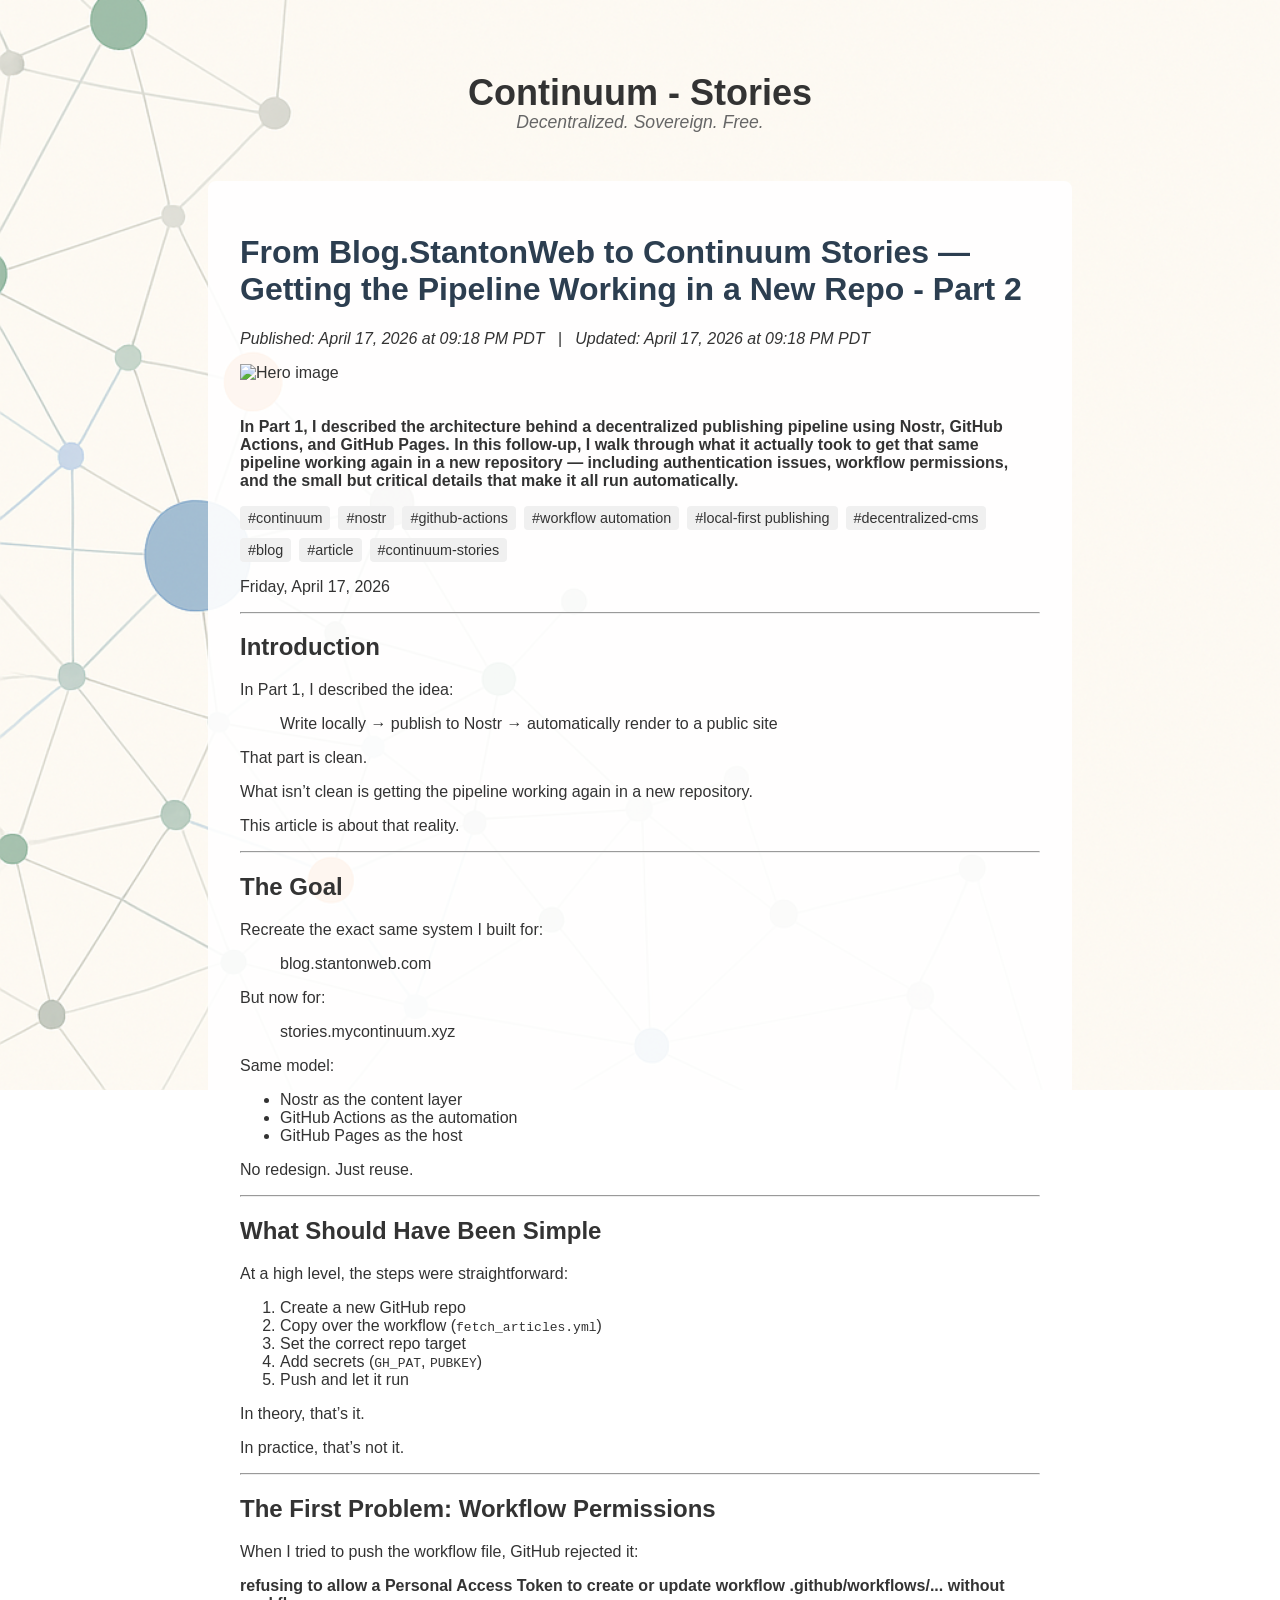
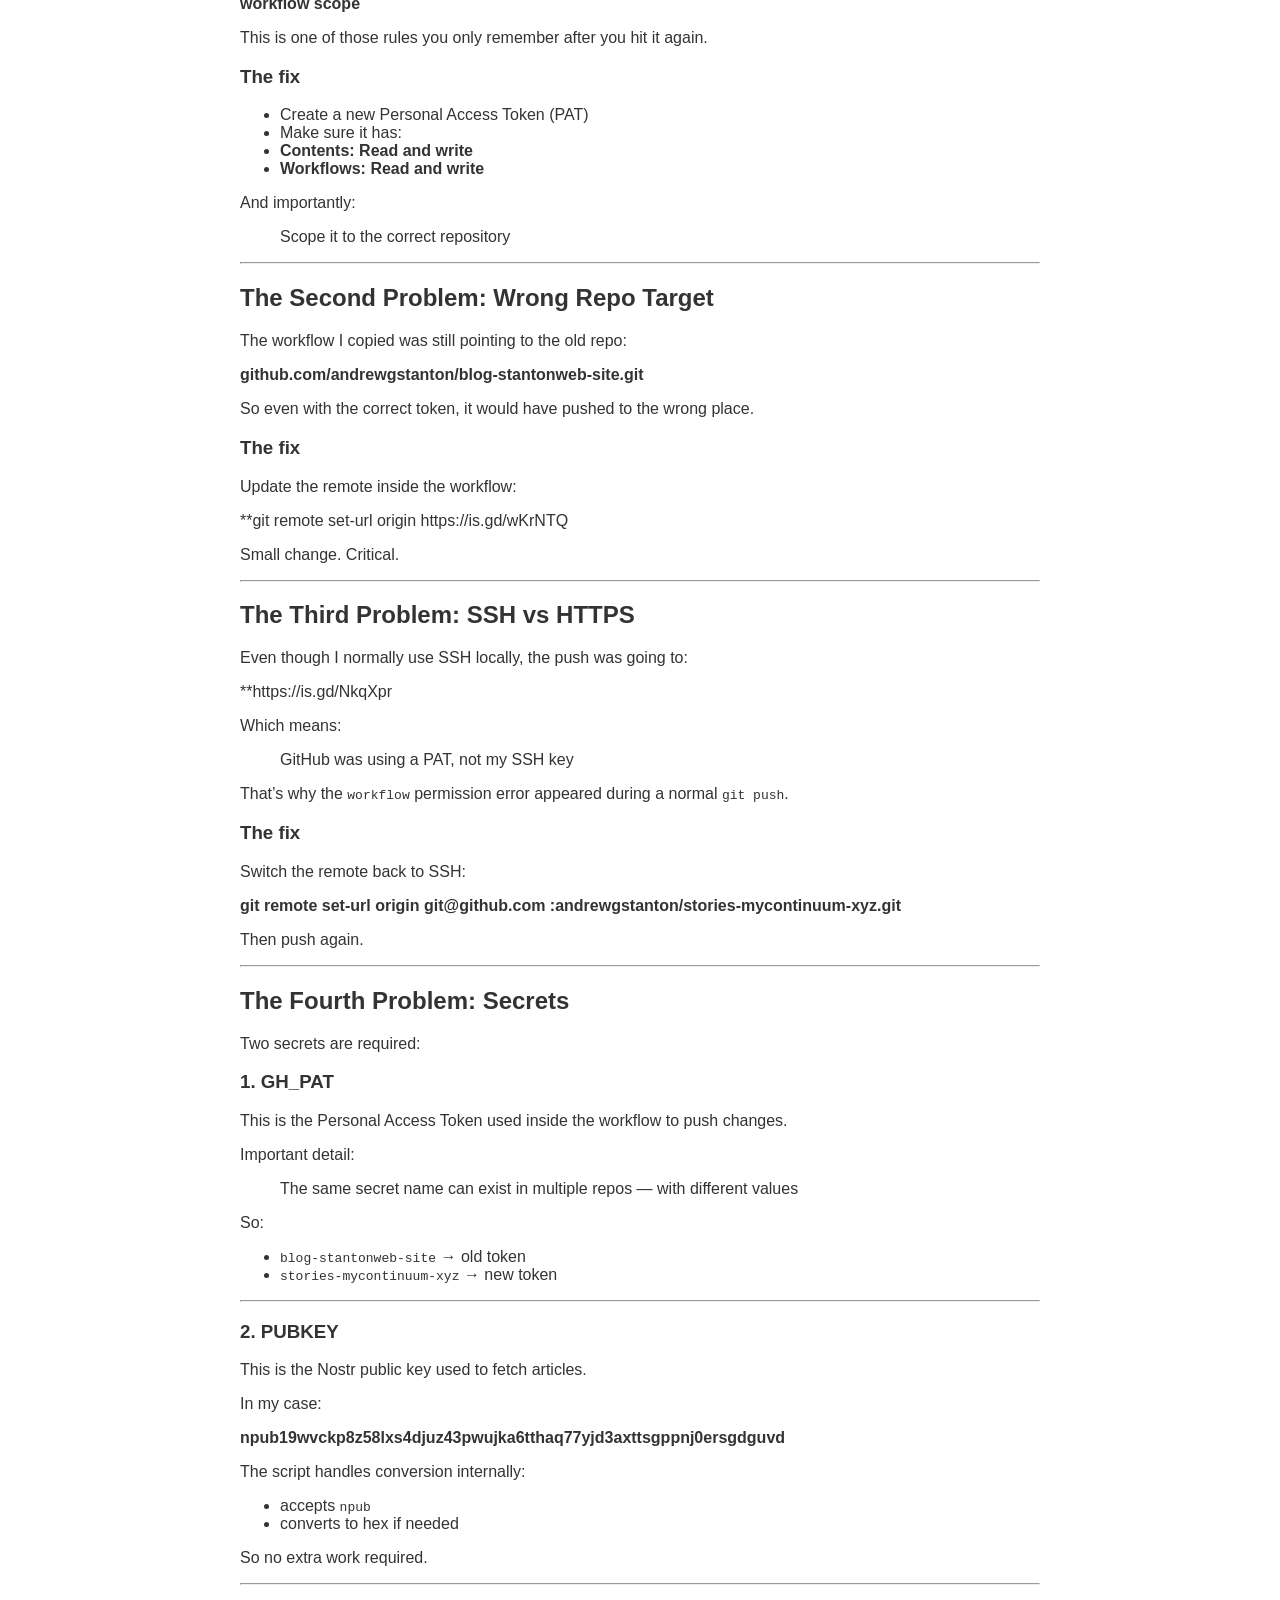
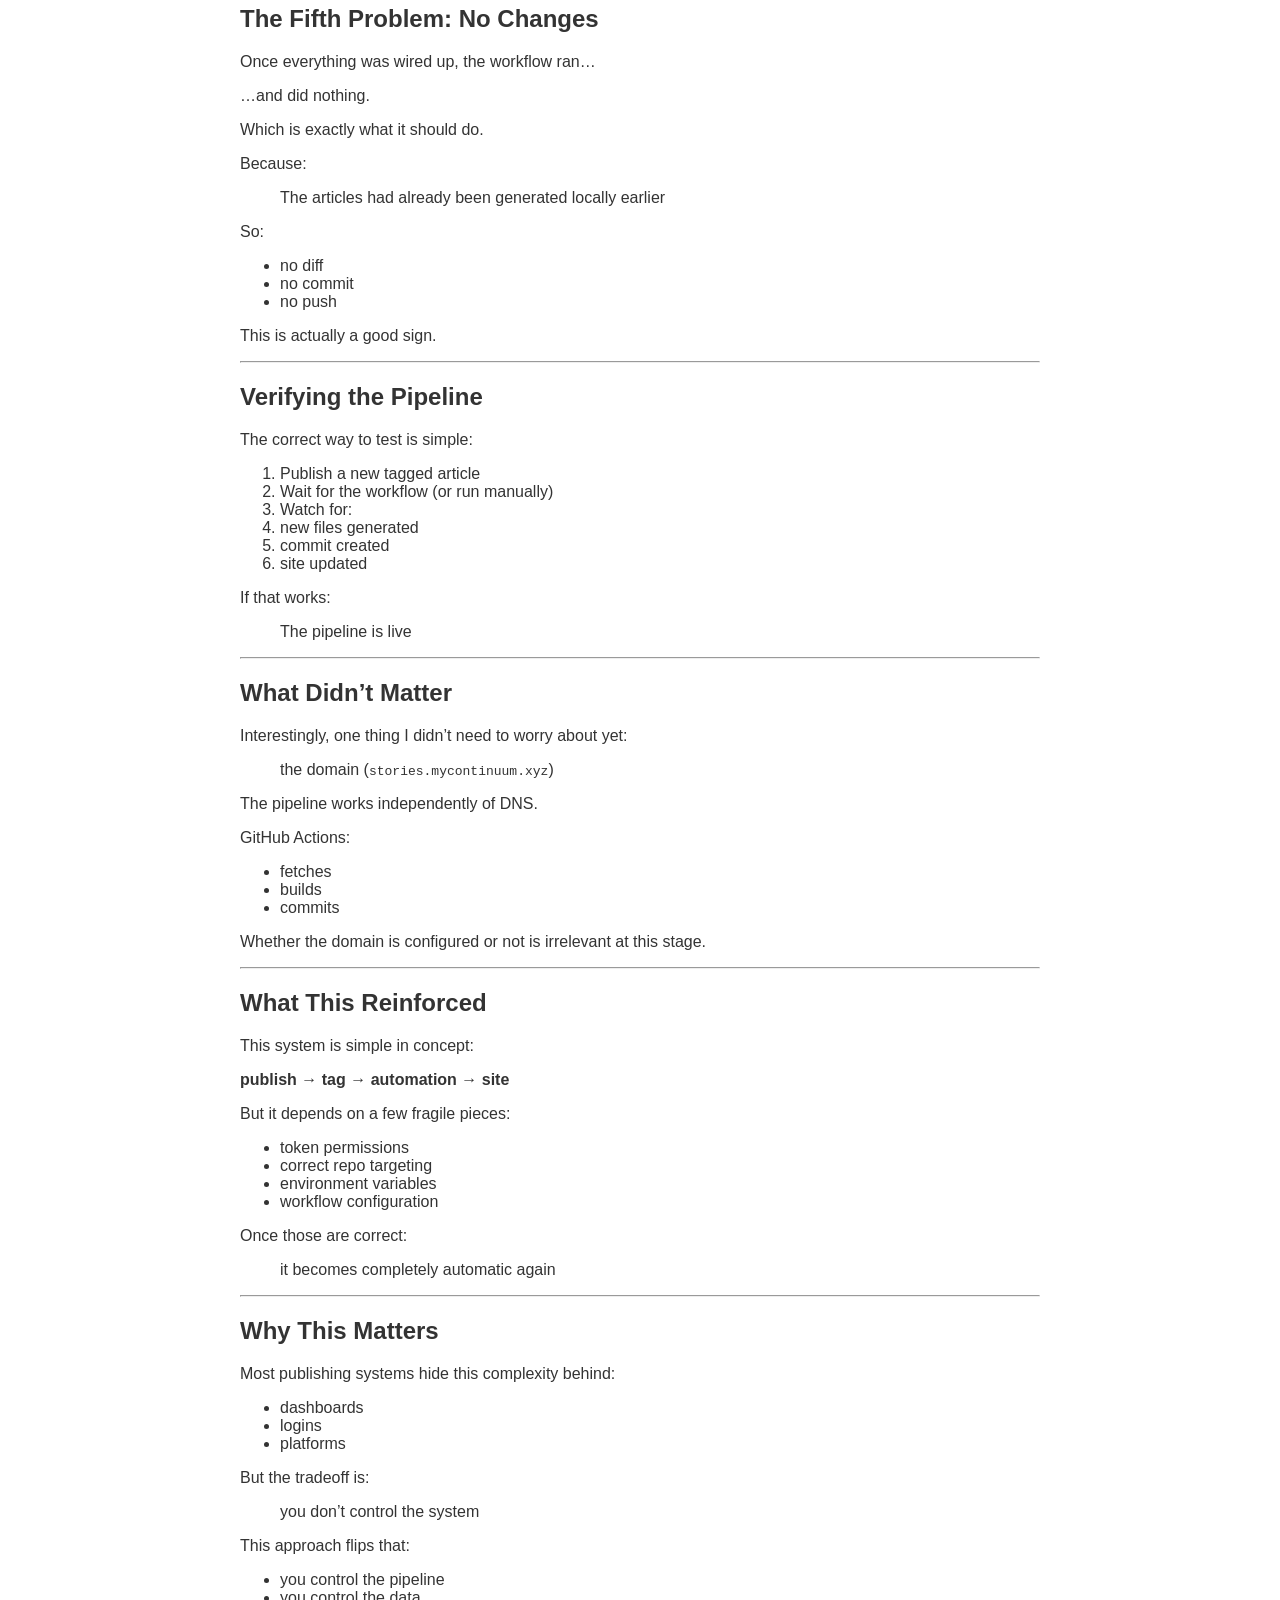
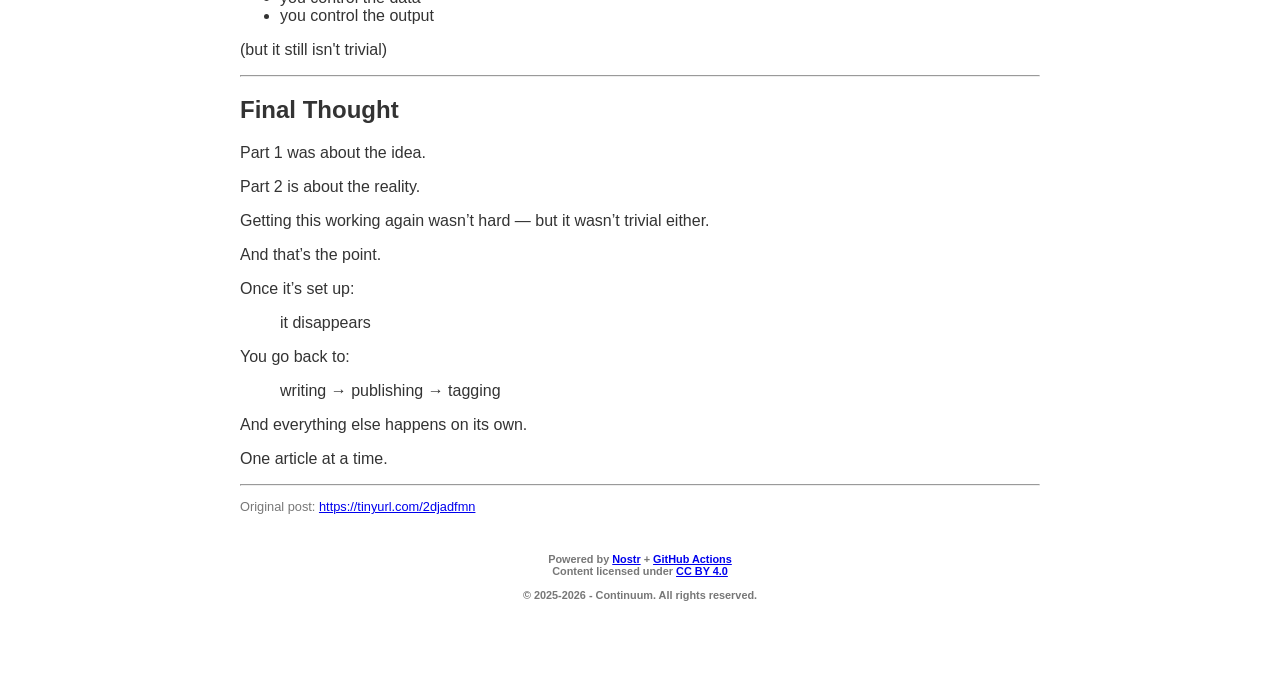
==== docs/articles/from-blog-stantonweb-to-continuum-stories-getting-the-pipeline-working-in-a-new-repo-part-2/index.html @ 5a0ba709 "updates" ====
<html><body>
                    <!DOCTYPE html>
                    <html lang="en">
                    <head>
                        <meta charset="UTF-8" />
                        <meta name="viewport" content="width=device-width, initial-scale=1.0" />
                        <title>Continuum - Stories</title>
                        <link rel="stylesheet" href="../../styles/styles.css" />
                    </head>
                    <body>
                        <h2><div class="site-title">Continuum - Stories</div></h2>
                        <div class="site-subtitle">Decentralized.  Sovereign. Free. </div>
                <div class="container">
        <h1>From Blog.StantonWeb to Continuum Stories — Getting the Pipeline Working in a New Repo - Part 2</h1>
        <p><em>Published: April 17, 2026 at 09:18 PM PDT &nbsp; | &nbsp; Updated: April 17, 2026 at 09:18 PM PDT</em></p>
        <img src='https://2026.mycontinuum.xyz/archive/pro/nostr/npub19wvckp8z58lxs4djuz43pwujka6tthaq77yjd3axttsgppnj0ersgdguvd/images/6_friday.jpg' alt='Hero image' style='max-width: 100%; margin-bottom: 20px;'/>
        <p><strong>In Part 1, I described the architecture behind a decentralized publishing pipeline using Nostr, GitHub Actions, and GitHub Pages. In this follow-up, I walk through what it actually took to get that same pipeline working again in a new repository — including authentication issues, workflow permissions, and the small but critical details that make it all run automatically.</strong></p>
        <div class='tags'><span class='tag'>#continuum</span><span class='tag'>#nostr</span><span class='tag'>#github-actions</span><span class='tag'>#workflow automation</span><span class='tag'>#local-first publishing</span><span class='tag'>#decentralized-cms</span><span class='tag'>#blog</span><span class='tag'>#article</span><span class='tag'>#continuum-stories</span></div>
        <p>Friday, April 17, 2026</p>
<hr />
<h2>Introduction</h2>
<p>In Part 1, I described the idea:</p>
<blockquote>
<p>Write locally → publish to Nostr → automatically render to a public site</p>
</blockquote>
<p>That part is clean.</p>
<p>What isn’t clean is getting the pipeline working again in a new repository.</p>
<p>This article is about that reality.</p>
<hr />
<h2>The Goal</h2>
<p>Recreate the exact same system I built for:</p>
<blockquote>
<p>blog.stantonweb.com</p>
</blockquote>
<p>But now for:</p>
<blockquote>
<p>stories.mycontinuum.xyz</p>
</blockquote>
<p>Same model:</p>
<ul>
<li>Nostr as the content layer  </li>
<li>GitHub Actions as the automation  </li>
<li>GitHub Pages as the host  </li>
</ul>
<p>No redesign. Just reuse.</p>
<hr />
<h2>What Should Have Been Simple</h2>
<p>At a high level, the steps were straightforward:</p>
<ol>
<li>Create a new GitHub repo  </li>
<li>Copy over the workflow (<code>fetch_articles.yml</code>)  </li>
<li>Set the correct repo target  </li>
<li>Add secrets (<code>GH_PAT</code>, <code>PUBKEY</code>)  </li>
<li>Push and let it run  </li>
</ol>
<p>In theory, that’s it.</p>
<p>In practice, that’s not it.</p>
<hr />
<h2>The First Problem: Workflow Permissions</h2>
<p>When I tried to push the workflow file, GitHub rejected it:</p>
<p><strong>refusing to allow a Personal Access Token to create or update workflow .github/workflows/... without workflow scope</strong></p>
<p>This is one of those rules you only remember after you hit it again.</p>
<h3>The fix</h3>
<ul>
<li>Create a new Personal Access Token (PAT)</li>
<li>Make sure it has:</li>
<li><strong>Contents: Read and write</strong></li>
<li><strong>Workflows: Read and write</strong></li>
</ul>
<p>And importantly:</p>
<blockquote>
<p>Scope it to the correct repository</p>
</blockquote>
<hr />
<h2>The Second Problem: Wrong Repo Target</h2>
<p>The workflow I copied was still pointing to the old repo:</p>
<p><strong>github.com/andrewgstanton/blog-stantonweb-site.git</strong></p>
<p>So even with the correct token, it would have pushed to the wrong place.</p>
<h3>The fix</h3>
<p>Update the remote inside the workflow:</p>
<p>**git remote set-url origin https://is.gd/wKrNTQ</p>
<p>Small change. Critical.</p>
<hr />
<h2>The Third Problem: SSH vs HTTPS</h2>
<p>Even though I normally use SSH locally, the push was going to:</p>
<p>**https://is.gd/NkqXpr</p>
<p>Which means:</p>
<blockquote>
<p>GitHub was using a PAT, not my SSH key</p>
</blockquote>
<p>That’s why the <code>workflow</code> permission error appeared during a normal <code>git push</code>.</p>
<h3>The fix</h3>
<p>Switch the remote back to SSH:</p>
<p><strong>git remote set-url origin git@github.com
:andrewgstanton/stories-mycontinuum-xyz.git</strong></p>
<p>Then push again.</p>
<hr />
<h2>The Fourth Problem: Secrets</h2>
<p>Two secrets are required:</p>
<h3>1. GH_PAT</h3>
<p>This is the Personal Access Token used inside the workflow to push changes.</p>
<p>Important detail:</p>
<blockquote>
<p>The same secret name can exist in multiple repos — with different values</p>
</blockquote>
<p>So:</p>
<ul>
<li><code>blog-stantonweb-site</code> → old token  </li>
<li><code>stories-mycontinuum-xyz</code> → new token  </li>
</ul>
<hr />
<h3>2. PUBKEY</h3>
<p>This is the Nostr public key used to fetch articles.</p>
<p>In my case:</p>
<p><strong>npub19wvckp8z58lxs4djuz43pwujka6tthaq77yjd3axttsgppnj0ersgdguvd</strong></p>
<p>The script handles conversion internally:</p>
<ul>
<li>accepts <code>npub</code></li>
<li>converts to hex if needed</li>
</ul>
<p>So no extra work required.</p>
<hr />
<h2>The Fifth Problem: No Changes</h2>
<p>Once everything was wired up, the workflow ran…</p>
<p>…and did nothing.</p>
<p>Which is exactly what it should do.</p>
<p>Because:</p>
<blockquote>
<p>The articles had already been generated locally earlier</p>
</blockquote>
<p>So:</p>
<ul>
<li>no diff  </li>
<li>no commit  </li>
<li>no push  </li>
</ul>
<p>This is actually a good sign.</p>
<hr />
<h2>Verifying the Pipeline</h2>
<p>The correct way to test is simple:</p>
<ol>
<li>Publish a new tagged article  </li>
<li>Wait for the workflow (or run manually)  </li>
<li>Watch for:</li>
<li>new files generated  </li>
<li>commit created  </li>
<li>site updated  </li>
</ol>
<p>If that works:</p>
<blockquote>
<p>The pipeline is live</p>
</blockquote>
<hr />
<h2>What Didn’t Matter</h2>
<p>Interestingly, one thing I didn’t need to worry about yet:</p>
<blockquote>
<p>the domain (<code>stories.mycontinuum.xyz</code>)</p>
</blockquote>
<p>The pipeline works independently of DNS.</p>
<p>GitHub Actions:</p>
<ul>
<li>fetches  </li>
<li>builds  </li>
<li>commits  </li>
</ul>
<p>Whether the domain is configured or not is irrelevant at this stage.</p>
<hr />
<h2>What This Reinforced</h2>
<p>This system is simple in concept:</p>
<p><strong>publish → tag → automation → site</strong></p>
<p>But it depends on a few fragile pieces:</p>
<ul>
<li>token permissions  </li>
<li>correct repo targeting  </li>
<li>environment variables  </li>
<li>workflow configuration  </li>
</ul>
<p>Once those are correct:</p>
<blockquote>
<p>it becomes completely automatic again</p>
</blockquote>
<hr />
<h2>Why This Matters</h2>
<p>Most publishing systems hide this complexity behind:</p>
<ul>
<li>dashboards  </li>
<li>logins  </li>
<li>platforms  </li>
</ul>
<p>But the tradeoff is:</p>
<blockquote>
<p>you don’t control the system</p>
</blockquote>
<p>This approach flips that:</p>
<ul>
<li>you control the pipeline  </li>
<li>you control the data  </li>
<li>you control the output</li>
</ul>
<p>(but it still isn't trivial)</p>
<hr />
<h2>Final Thought</h2>
<p>Part 1 was about the idea.</p>
<p>Part 2 is about the reality.</p>
<p>Getting this working again wasn’t hard — but it wasn’t trivial either.</p>
<p>And that’s the point.</p>
<p>Once it’s set up:</p>
<blockquote>
<p>it disappears</p>
</blockquote>
<p>You go back to:</p>
<blockquote>
<p>writing → publishing → tagging</p>
</blockquote>
<p>And everything else happens on its own.</p>
<p>One article at a time.</p>
<hr />
        <p style="font-size: 0.8em; color: #777;">
            Original post: <a href="https://tinyurl.com/2djadfmn" target="_blank">https://tinyurl.com/2djadfmn</a>
        </p>

        <footer>
            <p style="font-size: 0.85em; color: #777;">
            Powered by <a href="https://nostr.com" target="_blank">Nostr</a> + <a href="https://github.com/features/actions" target="_blank">GitHub Actions</a><br/>
            Content licensed under <a href="https://creativecommons.org/licenses/by/4.0/" target="_blank">CC BY 4.0</a> <br> <br/>
                © 2025-2026 - Continuum. All rights reserved. 
            </br></p>
        </footer>
        
        </div>
        </body></html>
---- docs/styles/styles.css ----
body {
  font-family: Arial, sans-serif;
  margin: 0;
  padding: 0;
  background: url('../images/site-background.png') no-repeat center center fixed;
  background-size: cover;
  color: #333;
}
nav {
  background: rgba(44, 62, 80, 0.9);
  padding: 1em;
  text-align: center;
}
nav a {
  color: white;
  margin: 0 1em;
  text-decoration: none;
  font-weight: bold;
}

.site-title {
  text-align: center;
  font-weight: bold;
  font-size: 1.5em;
  padding: 0.5em 0;
  margin: 1.5em 0 1em;
}
.site-subtitle {
  text-align: center;
  font-size: 1.1em;
  font-style: italic;
  color: #666;
  margin-bottom: 1em;
  margin-top: -3.2em;
}

.container {
  max-width: 800px;
  margin: 3em auto;
  background: rgba(255, 255, 255, 0.9);
  padding: 2em;
  border-radius: 8px;
}
.contact-card {
  position: relative;
  text-align: center;
  max-width: 100%;
}
.contact-card img {
  width: 100%;
  height: auto;
}
.contact-info {
  position: absolute;
  text-align: left;
  top: 50%;
  left: 50%;
  transform: translate(-50%, -50%);
  color: #222;
  font-size: 1.2em;
  font-weight: bold;
  background-color: rgba(255, 255, 255, 0.7);
  padding: 1em;
  border-radius: 8px;
}

h1 {
  text-align: left;
  color: #2c3e50;
}
.post {
  margin-bottom: 2em;
  padding-bottom: 1em;
  border-bottom: 1px solid #ccc;
}
.post h3 {
  margin: 0;
}
.post p {
  color: #555;
}

footer {
  text-align: center;
  margin-top: 3em;
  font-size: 0.8em;
  color: #555;
  font-weight: bold;
}

nav a.active {
  color: #f4a300;
  font-weight: bold;
  text-decoration: underline;
}

/*
ul {
  list-style-type: disc;
  padding-left: 1.5rem;
  margin-bottom: 1rem;
}
  
li {
  color: #000;
  font-size: 1.05rem;
  margin-bottom: 0.5rem;
}
*/


.tags {
  display: flex;
  flex-wrap: wrap;
  justify-content: flex-start;
  gap: 8px;
  margin-top: 1rem;
  padding: 0;
}

.tag {
  background-color: #f0f0f0;
  color: #333;
  padding: 4px 8px;
  border-radius: 4px;
  font-size: 0.9em;
  white-space: nowrap;
}
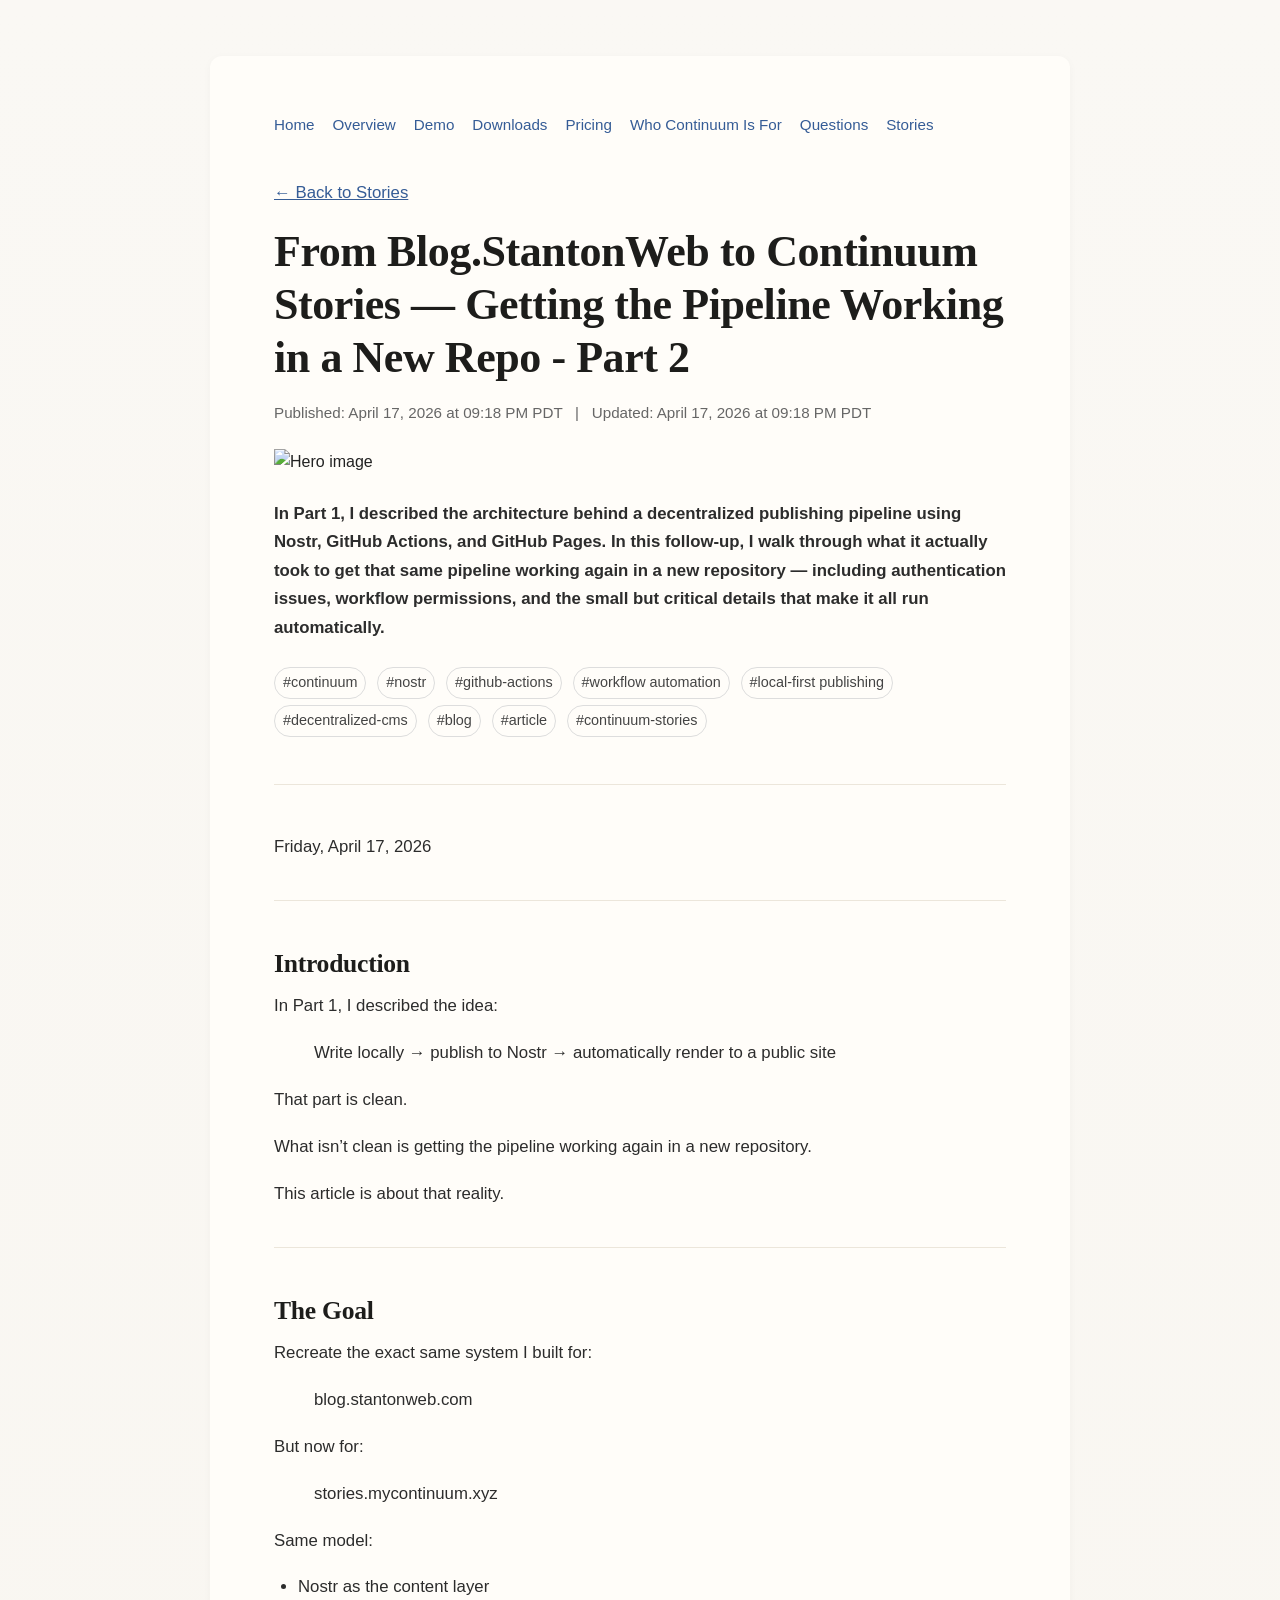
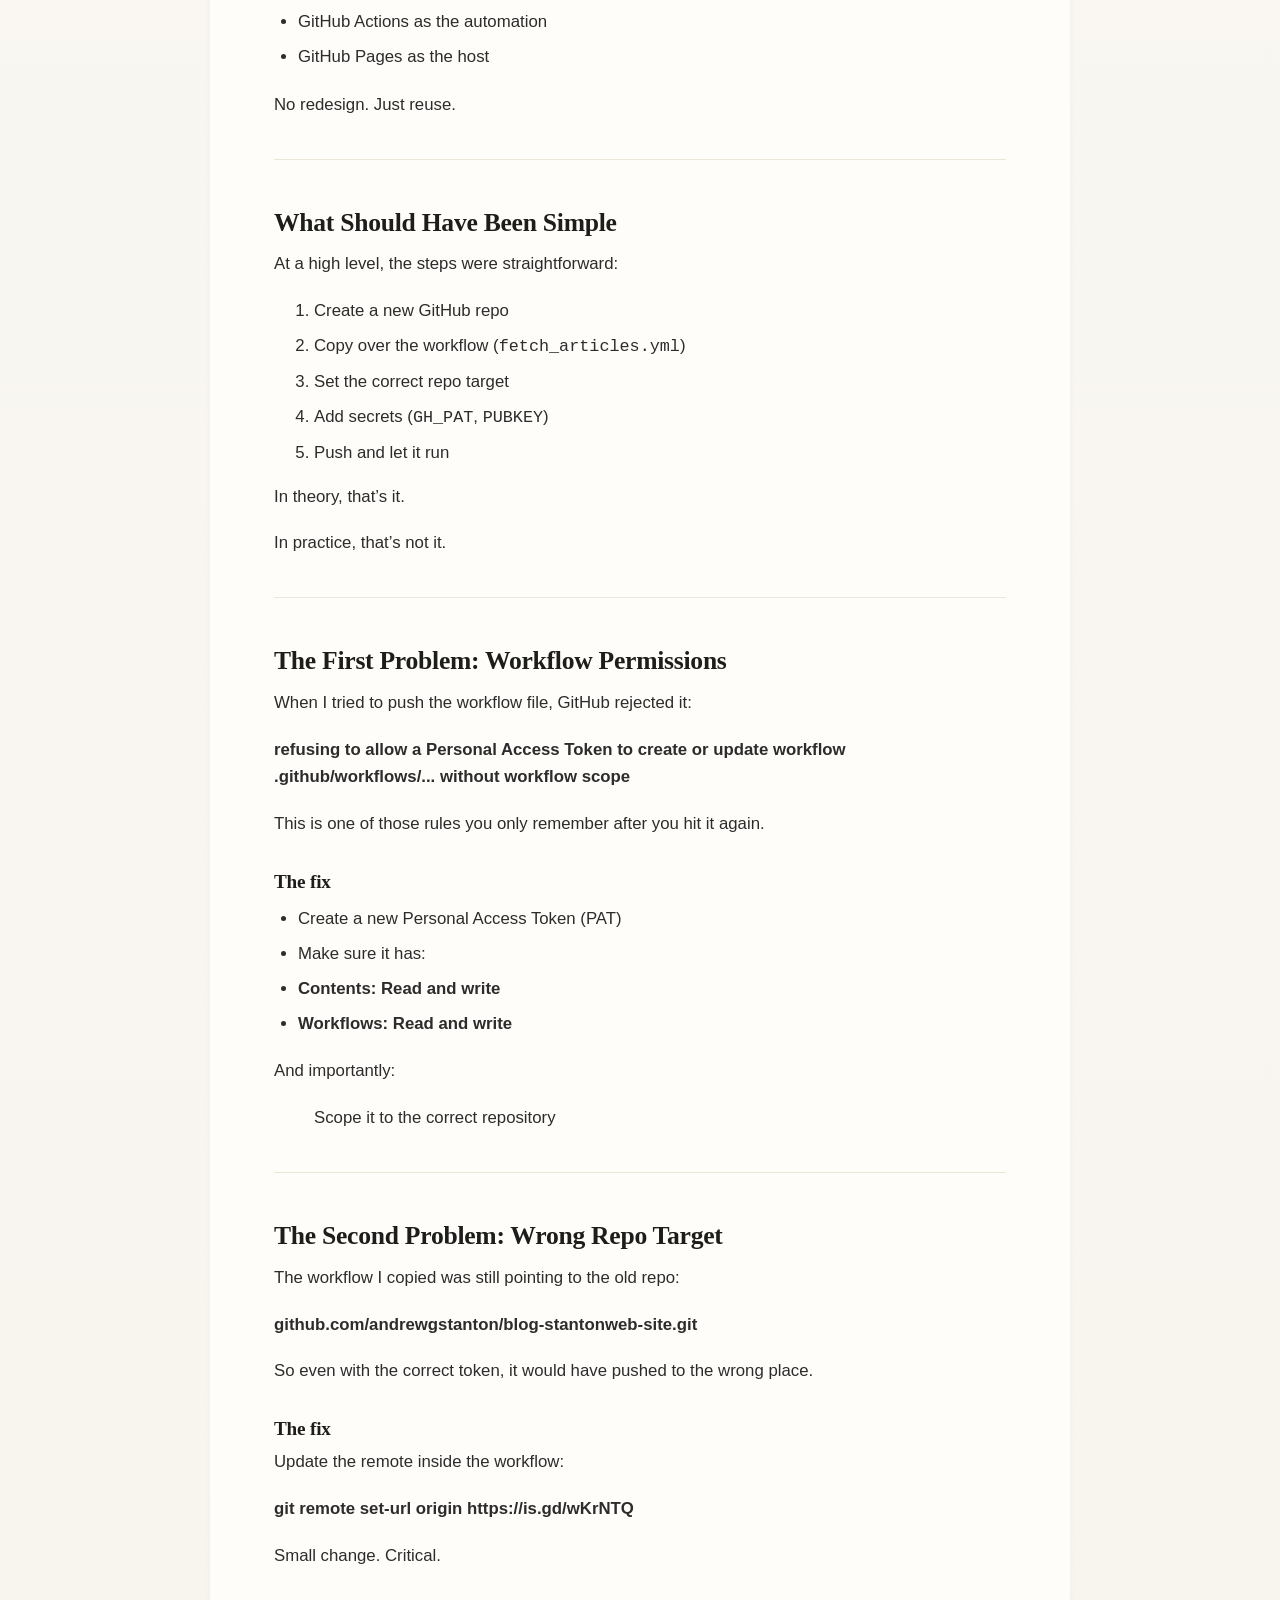
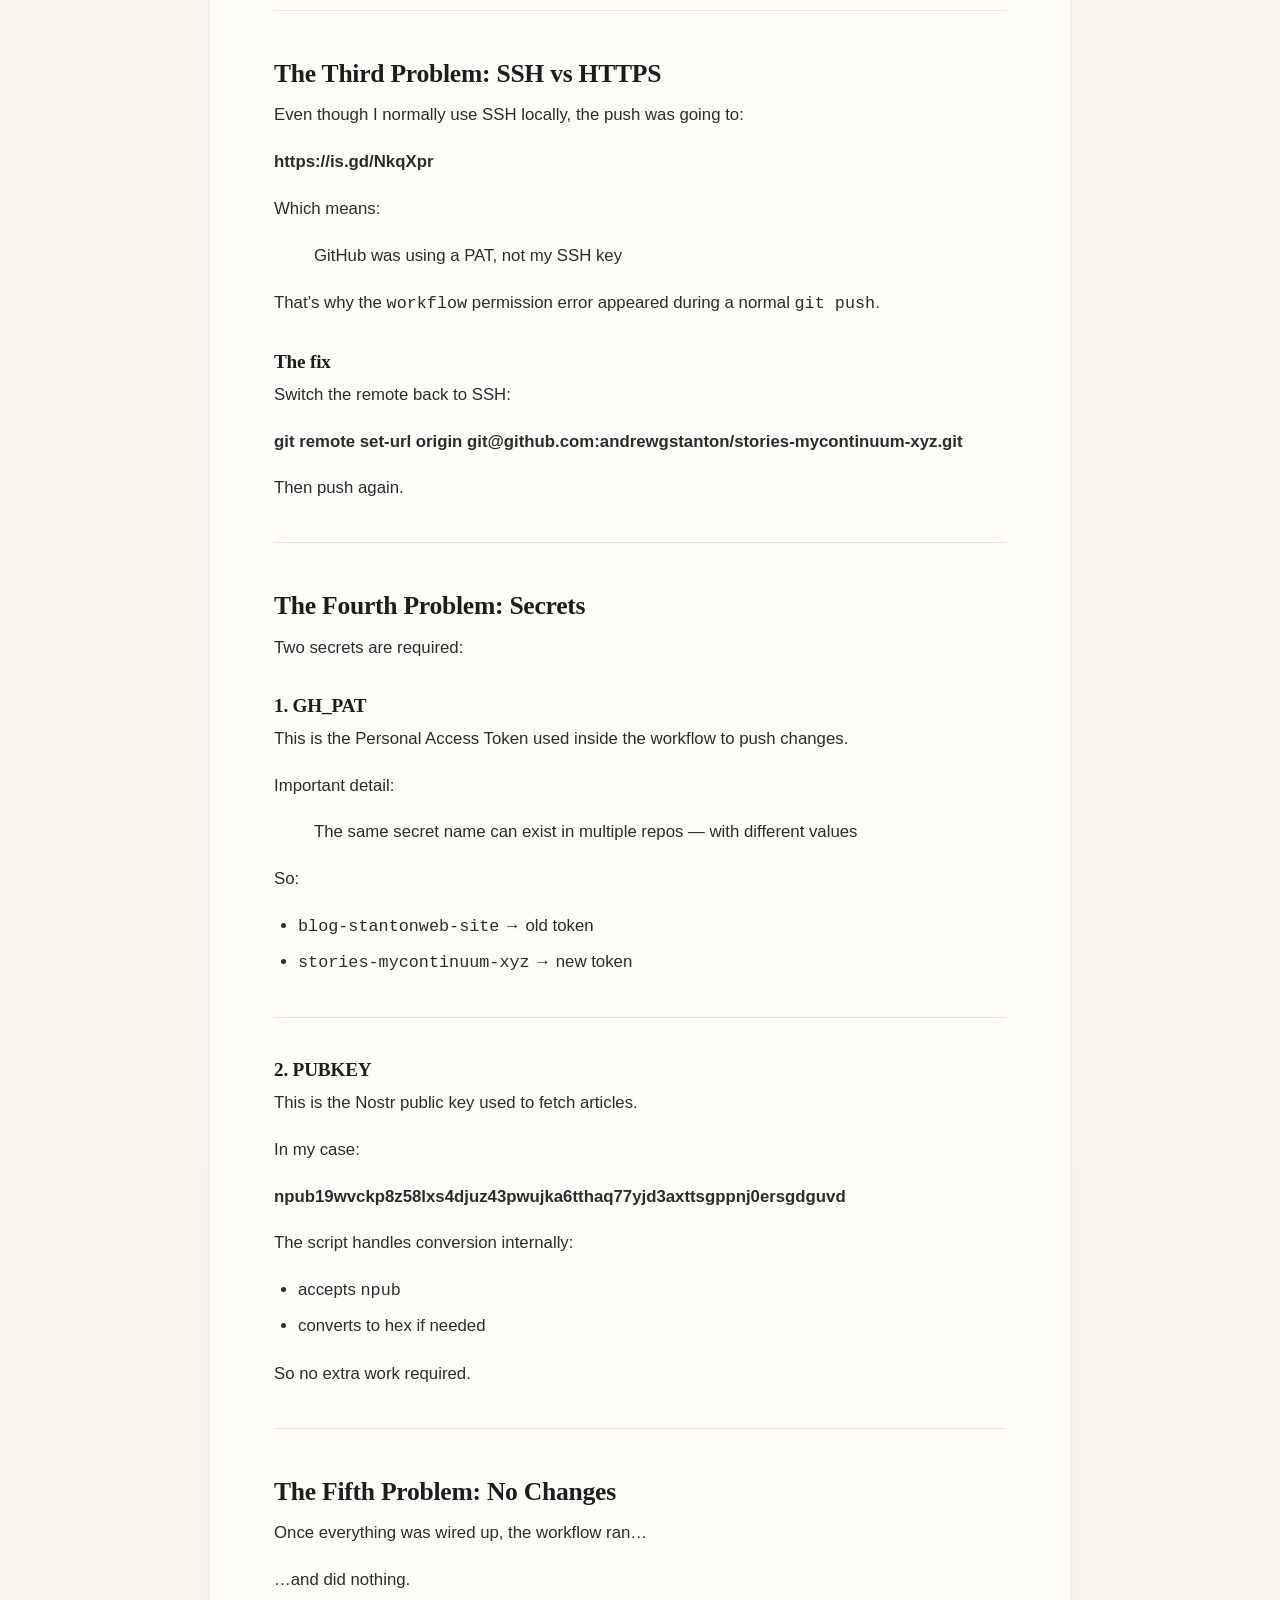
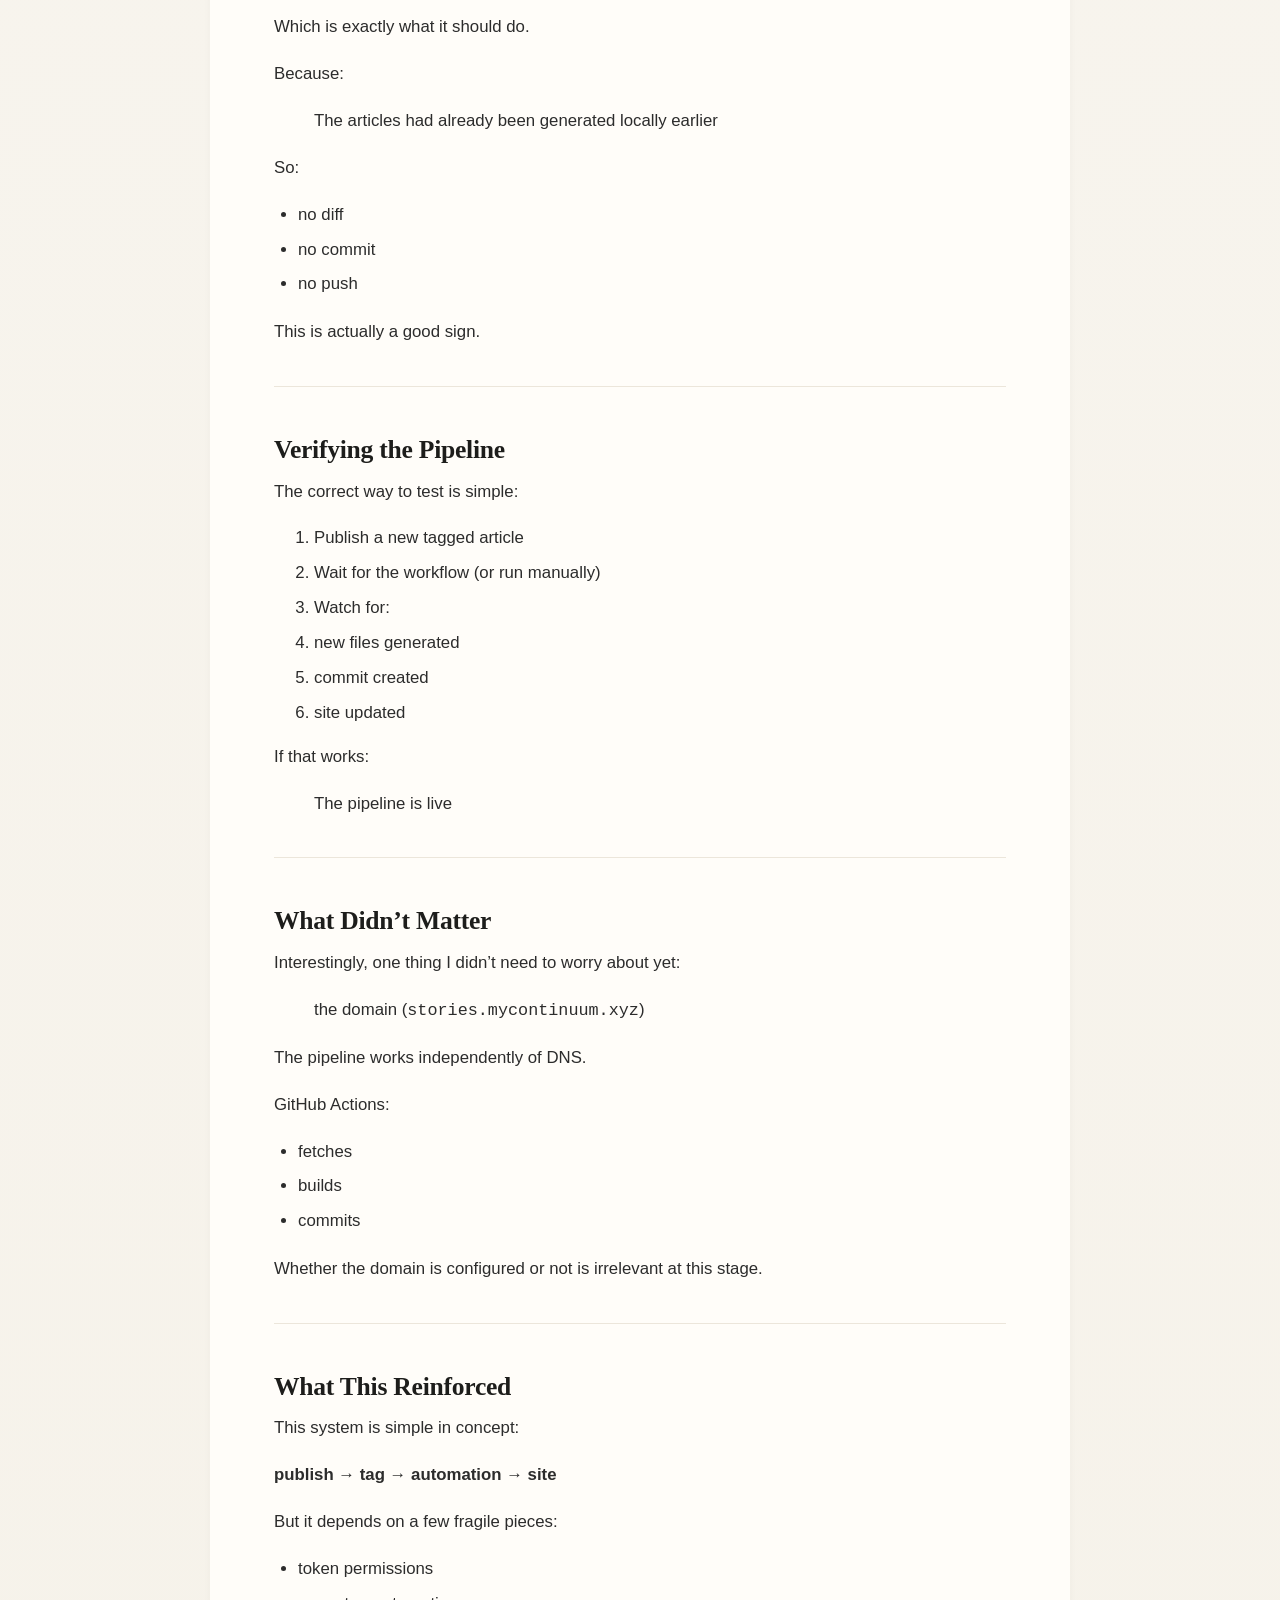
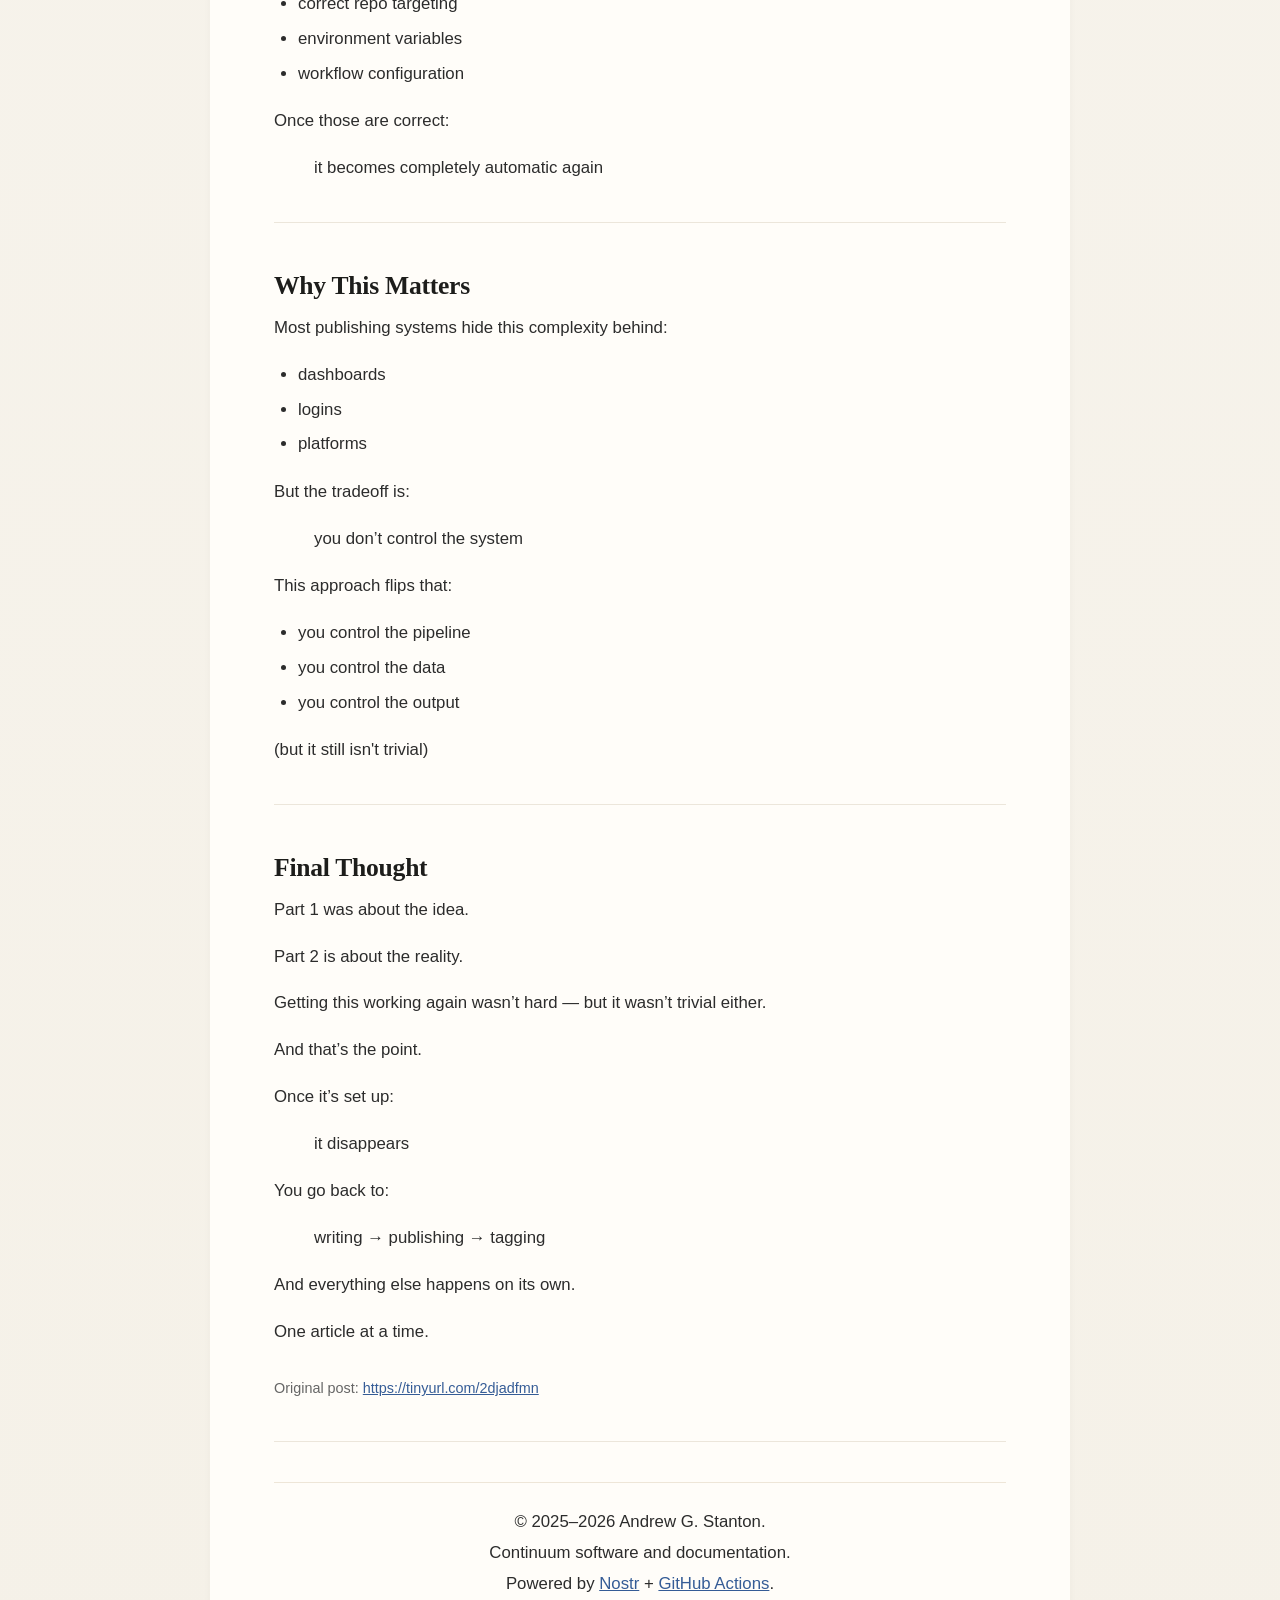
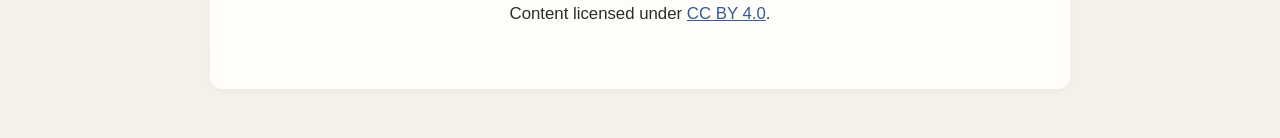
==== commit b1a572c6: "updates" ====
--- a/docs/articles/from-blog-stantonweb-to-continuum-stories-getting-the-pipeline-working-in-a-new-repo-part-2/index.html
+++ b/docs/articles/from-blog-stantonweb-to-continuum-stories-getting-the-pipeline-working-in-a-new-repo-part-2/index.html
@@ -1,231 +1,385 @@
-<html><body>
-                    <!DOCTYPE html>
-                    <html lang="en">
-                    <head>
-                        <meta charset="UTF-8" />
-                        <meta name="viewport" content="width=device-width, initial-scale=1.0" />
-                        <title>Continuum - Stories</title>
-                        <link rel="stylesheet" href="../../styles/styles.css" />
-                    </head>
-                    <body>
-                        <h2><div class="site-title">Continuum - Stories</div></h2>
-                        <div class="site-subtitle">Decentralized.  Sovereign. Free. </div>
-                <div class="container">
-        <h1>From Blog.StantonWeb to Continuum Stories — Getting the Pipeline Working in a New Repo - Part 2</h1>
-        <p><em>Published: April 17, 2026 at 09:18 PM PDT &nbsp; | &nbsp; Updated: April 17, 2026 at 09:18 PM PDT</em></p>
-        <img src='https://2026.mycontinuum.xyz/archive/pro/nostr/npub19wvckp8z58lxs4djuz43pwujka6tthaq77yjd3axttsgppnj0ersgdguvd/images/6_friday.jpg' alt='Hero image' style='max-width: 100%; margin-bottom: 20px;'/>
-        <p><strong>In Part 1, I described the architecture behind a decentralized publishing pipeline using Nostr, GitHub Actions, and GitHub Pages. In this follow-up, I walk through what it actually took to get that same pipeline working again in a new repository — including authentication issues, workflow permissions, and the small but critical details that make it all run automatically.</strong></p>
-        <div class='tags'><span class='tag'>#continuum</span><span class='tag'>#nostr</span><span class='tag'>#github-actions</span><span class='tag'>#workflow automation</span><span class='tag'>#local-first publishing</span><span class='tag'>#decentralized-cms</span><span class='tag'>#blog</span><span class='tag'>#article</span><span class='tag'>#continuum-stories</span></div>
-        <p>Friday, April 17, 2026</p>
-<hr />
-<h2>Introduction</h2>
-<p>In Part 1, I described the idea:</p>
-<blockquote>
-<p>Write locally → publish to Nostr → automatically render to a public site</p>
-</blockquote>
-<p>That part is clean.</p>
-<p>What isn’t clean is getting the pipeline working again in a new repository.</p>
-<p>This article is about that reality.</p>
-<hr />
-<h2>The Goal</h2>
-<p>Recreate the exact same system I built for:</p>
-<blockquote>
-<p>blog.stantonweb.com</p>
-</blockquote>
-<p>But now for:</p>
-<blockquote>
-<p>stories.mycontinuum.xyz</p>
-</blockquote>
-<p>Same model:</p>
-<ul>
-<li>Nostr as the content layer  </li>
-<li>GitHub Actions as the automation  </li>
-<li>GitHub Pages as the host  </li>
-</ul>
-<p>No redesign. Just reuse.</p>
-<hr />
-<h2>What Should Have Been Simple</h2>
-<p>At a high level, the steps were straightforward:</p>
-<ol>
-<li>Create a new GitHub repo  </li>
-<li>Copy over the workflow (<code>fetch_articles.yml</code>)  </li>
-<li>Set the correct repo target  </li>
-<li>Add secrets (<code>GH_PAT</code>, <code>PUBKEY</code>)  </li>
-<li>Push and let it run  </li>
-</ol>
-<p>In theory, that’s it.</p>
-<p>In practice, that’s not it.</p>
-<hr />
-<h2>The First Problem: Workflow Permissions</h2>
-<p>When I tried to push the workflow file, GitHub rejected it:</p>
-<p><strong>refusing to allow a Personal Access Token to create or update workflow .github/workflows/... without workflow scope</strong></p>
-<p>This is one of those rules you only remember after you hit it again.</p>
-<h3>The fix</h3>
-<ul>
-<li>Create a new Personal Access Token (PAT)</li>
-<li>Make sure it has:</li>
-<li><strong>Contents: Read and write</strong></li>
-<li><strong>Workflows: Read and write</strong></li>
-</ul>
-<p>And importantly:</p>
-<blockquote>
-<p>Scope it to the correct repository</p>
-</blockquote>
-<hr />
-<h2>The Second Problem: Wrong Repo Target</h2>
-<p>The workflow I copied was still pointing to the old repo:</p>
-<p><strong>github.com/andrewgstanton/blog-stantonweb-site.git</strong></p>
-<p>So even with the correct token, it would have pushed to the wrong place.</p>
-<h3>The fix</h3>
-<p>Update the remote inside the workflow:</p>
-<p>**git remote set-url origin https://is.gd/wKrNTQ</p>
-<p>Small change. Critical.</p>
-<hr />
-<h2>The Third Problem: SSH vs HTTPS</h2>
-<p>Even though I normally use SSH locally, the push was going to:</p>
-<p>**https://is.gd/NkqXpr</p>
-<p>Which means:</p>
-<blockquote>
-<p>GitHub was using a PAT, not my SSH key</p>
-</blockquote>
-<p>That’s why the <code>workflow</code> permission error appeared during a normal <code>git push</code>.</p>
-<h3>The fix</h3>
-<p>Switch the remote back to SSH:</p>
-<p><strong>git remote set-url origin git@github.com
-:andrewgstanton/stories-mycontinuum-xyz.git</strong></p>
-<p>Then push again.</p>
-<hr />
-<h2>The Fourth Problem: Secrets</h2>
-<p>Two secrets are required:</p>
-<h3>1. GH_PAT</h3>
-<p>This is the Personal Access Token used inside the workflow to push changes.</p>
-<p>Important detail:</p>
-<blockquote>
-<p>The same secret name can exist in multiple repos — with different values</p>
-</blockquote>
-<p>So:</p>
-<ul>
-<li><code>blog-stantonweb-site</code> → old token  </li>
-<li><code>stories-mycontinuum-xyz</code> → new token  </li>
-</ul>
-<hr />
-<h3>2. PUBKEY</h3>
-<p>This is the Nostr public key used to fetch articles.</p>
-<p>In my case:</p>
-<p><strong>npub19wvckp8z58lxs4djuz43pwujka6tthaq77yjd3axttsgppnj0ersgdguvd</strong></p>
-<p>The script handles conversion internally:</p>
-<ul>
-<li>accepts <code>npub</code></li>
-<li>converts to hex if needed</li>
-</ul>
-<p>So no extra work required.</p>
-<hr />
-<h2>The Fifth Problem: No Changes</h2>
-<p>Once everything was wired up, the workflow ran…</p>
-<p>…and did nothing.</p>
-<p>Which is exactly what it should do.</p>
-<p>Because:</p>
-<blockquote>
-<p>The articles had already been generated locally earlier</p>
-</blockquote>
-<p>So:</p>
-<ul>
-<li>no diff  </li>
-<li>no commit  </li>
-<li>no push  </li>
-</ul>
-<p>This is actually a good sign.</p>
-<hr />
-<h2>Verifying the Pipeline</h2>
-<p>The correct way to test is simple:</p>
-<ol>
-<li>Publish a new tagged article  </li>
-<li>Wait for the workflow (or run manually)  </li>
-<li>Watch for:</li>
-<li>new files generated  </li>
-<li>commit created  </li>
-<li>site updated  </li>
-</ol>
-<p>If that works:</p>
-<blockquote>
-<p>The pipeline is live</p>
-</blockquote>
-<hr />
-<h2>What Didn’t Matter</h2>
-<p>Interestingly, one thing I didn’t need to worry about yet:</p>
-<blockquote>
-<p>the domain (<code>stories.mycontinuum.xyz</code>)</p>
-</blockquote>
-<p>The pipeline works independently of DNS.</p>
-<p>GitHub Actions:</p>
-<ul>
-<li>fetches  </li>
-<li>builds  </li>
-<li>commits  </li>
-</ul>
-<p>Whether the domain is configured or not is irrelevant at this stage.</p>
-<hr />
-<h2>What This Reinforced</h2>
-<p>This system is simple in concept:</p>
-<p><strong>publish → tag → automation → site</strong></p>
-<p>But it depends on a few fragile pieces:</p>
-<ul>
-<li>token permissions  </li>
-<li>correct repo targeting  </li>
-<li>environment variables  </li>
-<li>workflow configuration  </li>
-</ul>
-<p>Once those are correct:</p>
-<blockquote>
-<p>it becomes completely automatic again</p>
-</blockquote>
-<hr />
-<h2>Why This Matters</h2>
-<p>Most publishing systems hide this complexity behind:</p>
-<ul>
-<li>dashboards  </li>
-<li>logins  </li>
-<li>platforms  </li>
-</ul>
-<p>But the tradeoff is:</p>
-<blockquote>
-<p>you don’t control the system</p>
-</blockquote>
-<p>This approach flips that:</p>
-<ul>
-<li>you control the pipeline  </li>
-<li>you control the data  </li>
-<li>you control the output</li>
-</ul>
-<p>(but it still isn't trivial)</p>
-<hr />
-<h2>Final Thought</h2>
-<p>Part 1 was about the idea.</p>
-<p>Part 2 is about the reality.</p>
-<p>Getting this working again wasn’t hard — but it wasn’t trivial either.</p>
-<p>And that’s the point.</p>
-<p>Once it’s set up:</p>
-<blockquote>
-<p>it disappears</p>
-</blockquote>
-<p>You go back to:</p>
-<blockquote>
-<p>writing → publishing → tagging</p>
-</blockquote>
-<p>And everything else happens on its own.</p>
-<p>One article at a time.</p>
-<hr />
-        <p style="font-size: 0.8em; color: #777;">
-            Original post: <a href="https://tinyurl.com/2djadfmn" target="_blank">https://tinyurl.com/2djadfmn</a>
-        </p>
-
-        <footer>
-            <p style="font-size: 0.85em; color: #777;">
-            Powered by <a href="https://nostr.com" target="_blank">Nostr</a> + <a href="https://github.com/features/actions" target="_blank">GitHub Actions</a><br/>
-            Content licensed under <a href="https://creativecommons.org/licenses/by/4.0/" target="_blank">CC BY 4.0</a> <br> <br/>
-                © 2025-2026 - Continuum. All rights reserved. 
-            </br></p>
-        </footer>
-        
-        </div>
-        </body></html>+<!DOCTYPE html>
+<html lang="en">
+<head>
+<meta charset="UTF-8">
+<title>From Blog.StantonWeb to Continuum Stories — Getting the Pipeline Working in a New Repo - Part 2</title>
+<meta name="viewport" content="width=device-width, initial-scale=1">
+
+<link rel="stylesheet" href="../../styles/style.css">
+<style>
+  .article-page {
+    max-width: 860px;
+  }
+
+  .article-meta {
+    color: #666;
+    font-size: 0.95rem;
+    margin-top: 0.5rem;
+  }
+
+  .article-summary {
+    font-size: 1.05rem;
+    line-height: 1.7;
+    margin-top: 1rem;
+    margin-bottom: 1.5rem;
+  }
+
+  .article-hero-image {
+    max-width: 100%;
+    height: auto;
+    margin: 1.5rem 0;
+    display: block;
+  }
+
+  .article-content {
+    margin-top: 1.5rem;
+  }
+
+  .article-content img {
+    max-width: 100%;
+    height: auto;
+  }
+
+  .article-content .tags,
+  .article-tags {
+    margin: 1.25rem 0;
+  }
+
+  .article-content .tag,
+  .article-tags .tag {
+    display: inline-block;
+    margin: 0 0.4rem 0.4rem 0;
+    padding: 0.2rem 0.5rem;
+    border: 1px solid #ddd;
+    border-radius: 999px;
+    font-size: 0.9rem;
+    color: #444;
+  }
+
+  .original-link-block {
+    font-size: 0.9rem;
+    color: #666;
+    margin-top: 2rem;
+  }
+
+  .original-link-block a {
+    word-break: break-word;
+  }
+</style>
+</head>
+
+<body>
+
+<div class="page-shell">
+
+  <div class="nav">
+    <a href="https://mycontinuum.xyz/">Home</a>
+    <a href="https://mycontinuum.xyz/overview.html">Overview</a>
+    <a href="https://drive.google.com/file/d/1jzIAHwQc6JCvgPj7anyAwA3uFARqyJ7-/view?usp=drive_link" target="_blank" rel="noopener noreferrer">Demo</a>
+    <a href="https://mycontinuum.xyz/downloads.html">Downloads</a>
+    <a href="https://mycontinuum.xyz/pricing.html">Pricing</a>
+    <a href="https://mycontinuum.xyz/use_cases.html">Who Continuum Is For</a>
+    <a href="https://mycontinuum.xyz/common_questions.html">Questions</a>
+    <a href="https://stories.mycontinuum.xyz/">Stories</a>
+  </div>
+
+  <div class="hero article-page">
+    <p><a href="https://stories.mycontinuum.xyz/">← Back to Stories</a></p>
+
+    <h1>From Blog.StantonWeb to Continuum Stories — Getting the Pipeline Working in a New Repo - Part 2</h1>
+
+    <p class="article-meta">
+      Published: April 17, 2026 at 09:18 PM PDT
+      &nbsp; | &nbsp;
+      Updated: April 17, 2026 at 09:18 PM PDT
+    </p>
+
+    <img
+      class="article-hero-image"
+      src="https://2026.mycontinuum.xyz/archive/pro/nostr/npub19wvckp8z58lxs4djuz43pwujka6tthaq77yjd3axttsgppnj0ersgdguvd/images/6_friday.jpg"
+      alt="Hero image"
+    >
+
+    <p class="article-summary">
+      <strong>In Part 1, I described the architecture behind a decentralized publishing pipeline using Nostr, GitHub Actions, and GitHub Pages. In this follow-up, I walk through what it actually took to get that same pipeline working again in a new repository — including authentication issues, workflow permissions, and the small but critical details that make it all run automatically.</strong>
+    </p>
+
+    <div class="article-tags">
+      <span class="tag">#continuum</span>
+      <span class="tag">#nostr</span>
+      <span class="tag">#github-actions</span>
+      <span class="tag">#workflow automation</span>
+      <span class="tag">#local-first publishing</span>
+      <span class="tag">#decentralized-cms</span>
+      <span class="tag">#blog</span>
+      <span class="tag">#article</span>
+      <span class="tag">#continuum-stories</span>
+    </div>
+  </div>
+
+  <hr>
+
+  <div class="section article-page">
+    <div class="article-content">
+
+      <p>Friday, April 17, 2026</p>
+
+      <hr />
+      <h2>Introduction</h2>
+      <p>In Part 1, I described the idea:</p>
+      <blockquote>
+        <p>Write locally → publish to Nostr → automatically render to a public site</p>
+      </blockquote>
+      <p>That part is clean.</p>
+      <p>What isn’t clean is getting the pipeline working again in a new repository.</p>
+      <p>This article is about that reality.</p>
+
+      <hr />
+      <h2>The Goal</h2>
+      <p>Recreate the exact same system I built for:</p>
+      <blockquote>
+        <p>blog.stantonweb.com</p>
+      </blockquote>
+      <p>But now for:</p>
+      <blockquote>
+        <p>stories.mycontinuum.xyz</p>
+      </blockquote>
+      <p>Same model:</p>
+      <ul>
+        <li>Nostr as the content layer</li>
+        <li>GitHub Actions as the automation</li>
+        <li>GitHub Pages as the host</li>
+      </ul>
+      <p>No redesign. Just reuse.</p>
+
+      <hr />
+      <h2>What Should Have Been Simple</h2>
+      <p>At a high level, the steps were straightforward:</p>
+      <ol>
+        <li>Create a new GitHub repo</li>
+        <li>Copy over the workflow (<code>fetch_articles.yml</code>)</li>
+        <li>Set the correct repo target</li>
+        <li>Add secrets (<code>GH_PAT</code>, <code>PUBKEY</code>)</li>
+        <li>Push and let it run</li>
+      </ol>
+      <p>In theory, that’s it.</p>
+      <p>In practice, that’s not it.</p>
+
+      <hr />
+      <h2>The First Problem: Workflow Permissions</h2>
+      <p>When I tried to push the workflow file, GitHub rejected it:</p>
+      <p><strong>refusing to allow a Personal Access Token to create or update workflow .github/workflows/... without workflow scope</strong></p>
+      <p>This is one of those rules you only remember after you hit it again.</p>
+
+      <h3>The fix</h3>
+      <ul>
+        <li>Create a new Personal Access Token (PAT)</li>
+        <li>Make sure it has:</li>
+        <li><strong>Contents: Read and write</strong></li>
+        <li><strong>Workflows: Read and write</strong></li>
+      </ul>
+
+      <p>And importantly:</p>
+      <blockquote>
+        <p>Scope it to the correct repository</p>
+      </blockquote>
+
+      <hr />
+      <h2>The Second Problem: Wrong Repo Target</h2>
+      <p>The workflow I copied was still pointing to the old repo:</p>
+      <p><strong>github.com/andrewgstanton/blog-stantonweb-site.git</strong></p>
+      <p>So even with the correct token, it would have pushed to the wrong place.</p>
+
+      <h3>The fix</h3>
+      <p>Update the remote inside the workflow:</p>
+      <p><strong>git remote set-url origin https://is.gd/wKrNTQ</strong></p>
+      <p>Small change. Critical.</p>
+
+      <hr />
+      <h2>The Third Problem: SSH vs HTTPS</h2>
+      <p>Even though I normally use SSH locally, the push was going to:</p>
+      <p><strong>https://is.gd/NkqXpr</strong></p>
+      <p>Which means:</p>
+      <blockquote>
+        <p>GitHub was using a PAT, not my SSH key</p>
+      </blockquote>
+
+      <p>That’s why the <code>workflow</code> permission error appeared during a normal <code>git push</code>.</p>
+
+      <h3>The fix</h3>
+      <p>Switch the remote back to SSH:</p>
+      <p><strong>git remote set-url origin git@github.com:andrewgstanton/stories-mycontinuum-xyz.git</strong></p>
+      <p>Then push again.</p>
+
+      <hr />
+      <h2>The Fourth Problem: Secrets</h2>
+      <p>Two secrets are required:</p>
+
+      <h3>1. GH_PAT</h3>
+      <p>This is the Personal Access Token used inside the workflow to push changes.</p>
+      <p>Important detail:</p>
+      <blockquote>
+        <p>The same secret name can exist in multiple repos — with different values</p>
+      </blockquote>
+
+      <p>So:</p>
+      <ul>
+        <li><code>blog-stantonweb-site</code> → old token</li>
+        <li><code>stories-mycontinuum-xyz</code> → new token</li>
+      </ul>
+
+      <hr />
+      <h3>2. PUBKEY</h3>
+      <p>This is the Nostr public key used to fetch articles.</p>
+      <p>In my case:</p>
+      <p><strong>npub19wvckp8z58lxs4djuz43pwujka6tthaq77yjd3axttsgppnj0ersgdguvd</strong></p>
+      <p>The script handles conversion internally:</p>
+      <ul>
+        <li>accepts <code>npub</code></li>
+        <li>converts to hex if needed</li>
+      </ul>
+      <p>So no extra work required.</p>
+
+      <hr />
+      <h2>The Fifth Problem: No Changes</h2>
+      <p>Once everything was wired up, the workflow ran…</p>
+      <p>…and did nothing.</p>
+      <p>Which is exactly what it should do.</p>
+      <p>Because:</p>
+      <blockquote>
+        <p>The articles had already been generated locally earlier</p>
+      </blockquote>
+
+      <p>So:</p>
+      <ul>
+        <li>no diff</li>
+        <li>no commit</li>
+        <li>no push</li>
+      </ul>
+      <p>This is actually a good sign.</p>
+
+      <hr />
+      <h2>Verifying the Pipeline</h2>
+      <p>The correct way to test is simple:</p>
+      <ol>
+        <li>Publish a new tagged article</li>
+        <li>Wait for the workflow (or run manually)</li>
+        <li>Watch for:</li>
+        <li>new files generated</li>
+        <li>commit created</li>
+        <li>site updated</li>
+      </ol>
+
+      <p>If that works:</p>
+      <blockquote>
+        <p>The pipeline is live</p>
+      </blockquote>
+
+      <hr />
+      <h2>What Didn’t Matter</h2>
+      <p>Interestingly, one thing I didn’t need to worry about yet:</p>
+      <blockquote>
+        <p>the domain (<code>stories.mycontinuum.xyz</code>)</p>
+      </blockquote>
+
+      <p>The pipeline works independently of DNS.</p>
+      <p>GitHub Actions:</p>
+      <ul>
+        <li>fetches</li>
+        <li>builds</li>
+        <li>commits</li>
+      </ul>
+
+      <p>Whether the domain is configured or not is irrelevant at this stage.</p>
+
+      <hr />
+      <h2>What This Reinforced</h2>
+      <p>This system is simple in concept:</p>
+      <p><strong>publish → tag → automation → site</strong></p>
+      <p>But it depends on a few fragile pieces:</p>
+      <ul>
+        <li>token permissions</li>
+        <li>correct repo targeting</li>
+        <li>environment variables</li>
+        <li>workflow configuration</li>
+      </ul>
+
+      <p>Once those are correct:</p>
+      <blockquote>
+        <p>it becomes completely automatic again</p>
+      </blockquote>
+
+      <hr />
+      <h2>Why This Matters</h2>
+      <p>Most publishing systems hide this complexity behind:</p>
+      <ul>
+        <li>dashboards</li>
+        <li>logins</li>
+        <li>platforms</li>
+      </ul>
+
+      <p>But the tradeoff is:</p>
+      <blockquote>
+        <p>you don’t control the system</p>
+      </blockquote>
+
+      <p>This approach flips that:</p>
+      <ul>
+        <li>you control the pipeline</li>
+        <li>you control the data</li>
+        <li>you control the output</li>
+      </ul>
+
+      <p>(but it still isn't trivial)</p>
+
+      <hr />
+      <h2>Final Thought</h2>
+      <p>Part 1 was about the idea.</p>
+      <p>Part 2 is about the reality.</p>
+      <p>Getting this working again wasn’t hard — but it wasn’t trivial either.</p>
+      <p>And that’s the point.</p>
+      <p>Once it’s set up:</p>
+      <blockquote>
+        <p>it disappears</p>
+      </blockquote>
+
+      <p>You go back to:</p>
+      <blockquote>
+        <p>writing → publishing → tagging</p>
+      </blockquote>
+
+      <p>And everything else happens on its own.</p>
+      <p>One article at a time.</p>
+
+      <div class="original-link-block">
+        Original post:
+        <a href="https://tinyurl.com/2djadfmn" target="_blank" rel="noopener noreferrer">
+          https://tinyurl.com/2djadfmn
+        </a>
+      </div>
+
+    </div>
+  </div>
+
+  <hr>
+
+  <footer>
+    <p>© 2025–2026 Andrew G. Stanton.</p>
+    <p>Continuum software and documentation.</p>
+
+    <p>
+      Powered by
+      <a href="https://nostr.com" target="_blank" rel="noopener noreferrer">Nostr</a>
+      +
+      <a href="https://github.com/features/actions" target="_blank" rel="noopener noreferrer">GitHub Actions</a>.
+    </p>
+    <p>
+      Content licensed under
+      <a href="https://creativecommons.org/licenses/by/4.0/" target="_blank" rel="noopener noreferrer">CC BY 4.0</a>.
+    </p>
+  </footer>
+
+</div>
+
+</body>
+</html>
--- a/docs/styles/style.css
+++ b/docs/styles/style.css
@@ -0,0 +1,196 @@
+/* Base page */
+
+body {
+  margin: 0;
+  padding: 0;
+  background: linear-gradient(to bottom, #faf8f4 0%, #f5f1e8 100%);
+  color: #222;
+  font-family: -apple-system, BlinkMacSystemFont, "Segoe UI", Helvetica, Arial, sans-serif;
+  line-height: 1.65;
+}
+
+/* Main content shell */
+
+.page-shell {
+  max-width: 860px;
+  margin: 56px auto;
+  padding: 56px 64px;
+  background: #fffdf9;
+  border-radius: 12px;
+  box-shadow: 0 2px 10px rgba(0, 0, 0, 0.03);
+  box-sizing: border-box;
+}
+
+/* Navigation */
+
+.nav {
+  display: flex;
+  flex-wrap: wrap;
+  gap: 18px;
+  margin-bottom: 42px;
+  font-size: 0.95rem;
+}
+
+.nav a {
+  color: #3f5f9a;
+  text-decoration: none;
+}
+
+.nav a:hover {
+  text-decoration: underline;
+}
+
+/* Standard links only (exclude buttons) */
+
+a:not(.button) {
+  color: #355c96;
+}
+
+a:not(.button):hover {
+  color: #27436b;
+}
+
+/* CTA button */
+
+.button,
+.button:visited {
+  display: inline-block;
+  background: #6b5a43;
+  color: #ffffff;
+  padding: 12px 20px;
+  border-radius: 10px;
+  text-decoration: none;
+  font-weight: 600;
+  transition: all 0.18s ease;
+}
+
+.button:hover,
+.button:focus {
+  background: #49658f;
+  color: #ffffff;
+  text-decoration: none;
+  transform: translateY(-1px);
+  box-shadow: 0 8px 18px rgba(73, 101, 143, 0.24);
+}
+
+/* Headings */
+
+h1,
+h2,
+h3 {
+  font-family: Georgia, "Times New Roman", Times, serif;
+  color: #1d1d1b;
+  line-height: 1.2;
+  letter-spacing: -0.01em;
+  margin-top: 0;
+}
+
+h1 {
+  font-size: 2.75rem;
+  font-weight: 700;
+  margin-bottom: 1rem;
+}
+
+h2 {
+  font-size: 1.6rem;
+  font-weight: 600;
+  margin-top: 3rem;
+  margin-bottom: 0.75rem;
+}
+
+h3 {
+  font-size: 1.2rem;
+  font-weight: 600;
+  margin-top: 2rem;
+  margin-bottom: 0.5rem;
+}
+
+/* Body text */
+
+p,
+li,
+details,
+summary {
+  font-size: 1.05rem;
+  color: #2c2c2c;
+}
+
+p {
+  margin: 0 0 1.2rem 0;
+}
+
+/* Lists */
+
+ul {
+  color: #3b352d;
+  padding-left: 1.5rem;
+  margin: 0.75rem 0 1.25rem 0;
+}
+
+li {
+  margin: 0.45rem 0;
+  line-height: 1.65;
+}
+
+/* Supporting text */
+
+.subtitle {
+  font-size: 1rem;
+  color: #6b5f4d;
+  line-height: 1.6;
+  margin-bottom: 1.5rem;
+  font-style: italic;
+}
+
+/* Content sections */
+
+.section {
+  margin-top: 3rem;
+}
+
+/* Rule */
+
+hr {
+  border: 0;
+  border-top: 1px solid #ece6db;
+  margin: 2.5rem 0;
+}
+
+/* Footer */
+
+footer {
+  margin-top: 2.5rem;
+  padding-top: 1.25rem;
+  border-top: 1px solid #eee6d8;
+  font-size: 0.92rem;
+  color: #7a6f60;
+  text-align: center;
+  line-height: 1.4;
+}
+
+footer p {
+  margin: 0.45rem 0;
+}
+
+/* Mobile */
+
+@media (max-width: 768px) {
+  .page-shell {
+    margin: 24px 16px;
+    padding: 32px 22px;
+    border-radius: 14px;
+  }
+
+  h1 {
+    font-size: 2.1rem;
+  }
+
+  h2 {
+    font-size: 1.4rem;
+  }
+
+  .nav {
+    gap: 12px;
+    margin-bottom: 28px;
+  }
+}
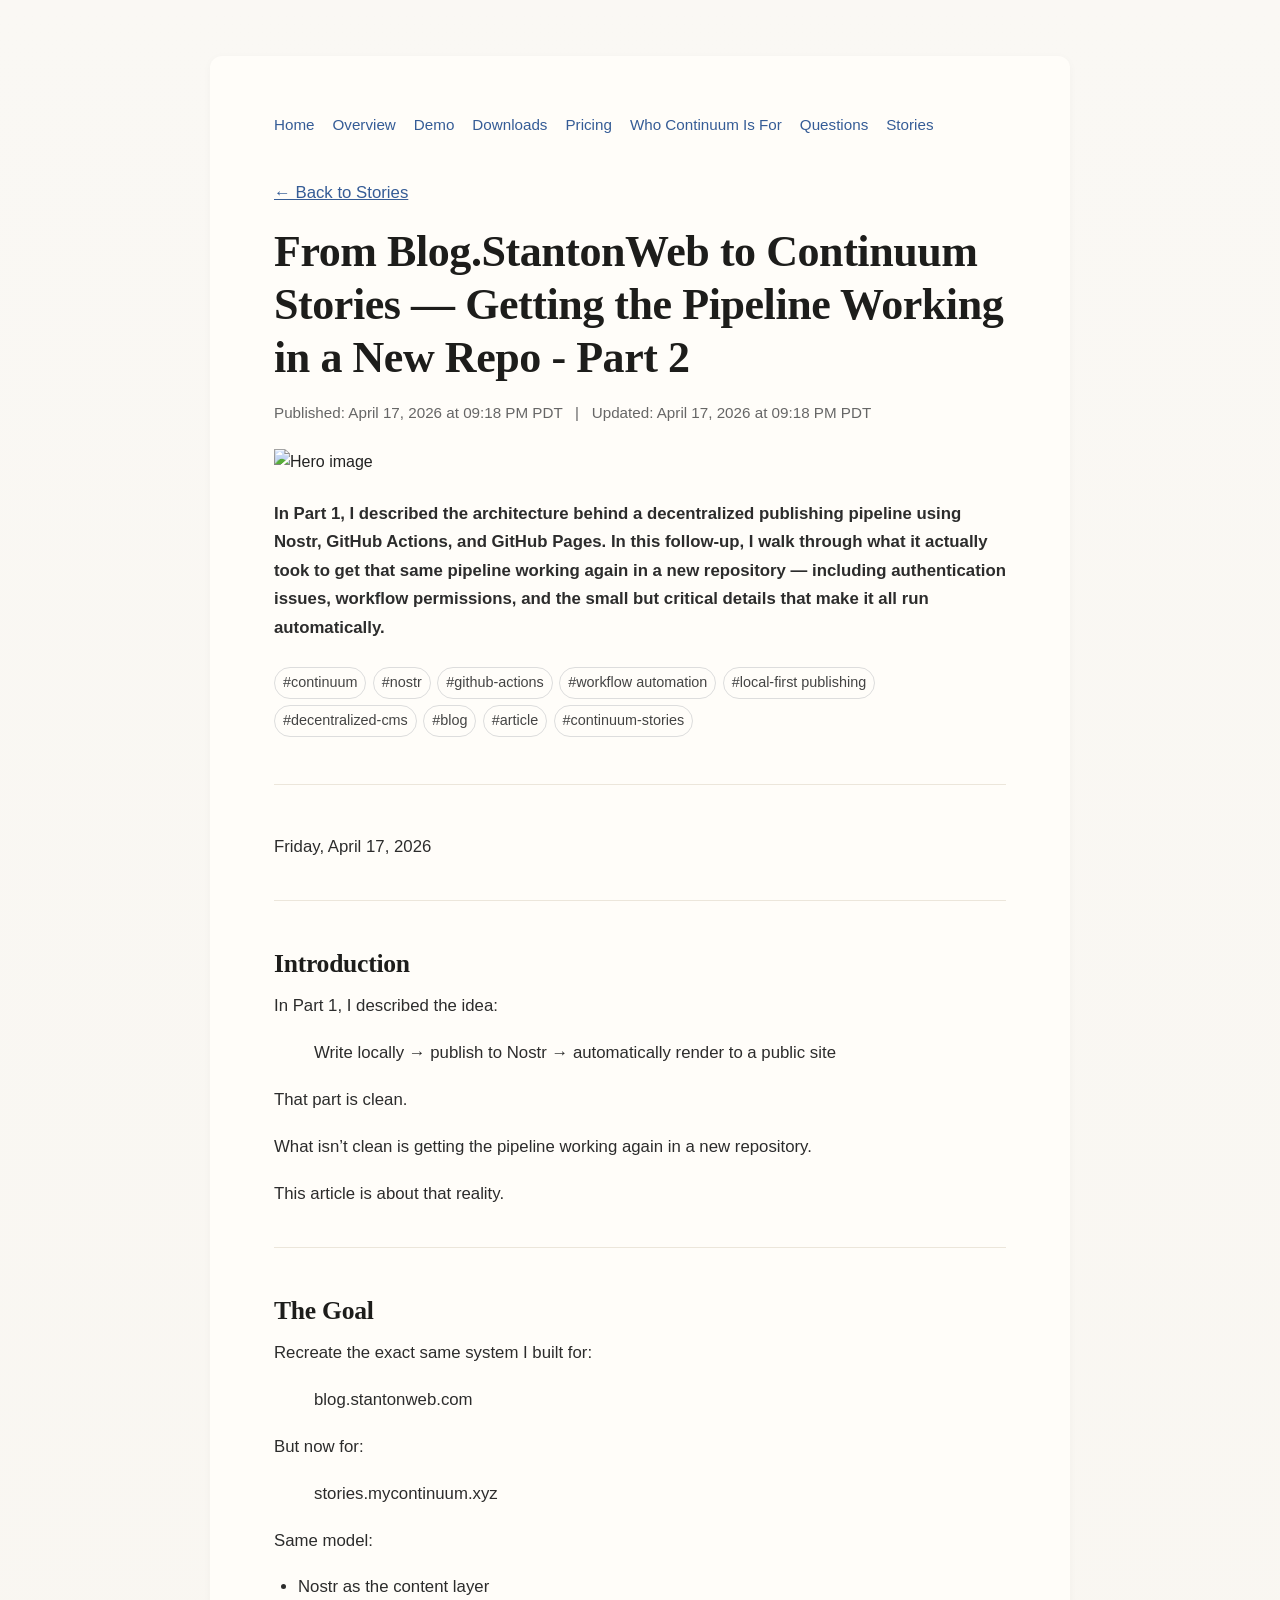
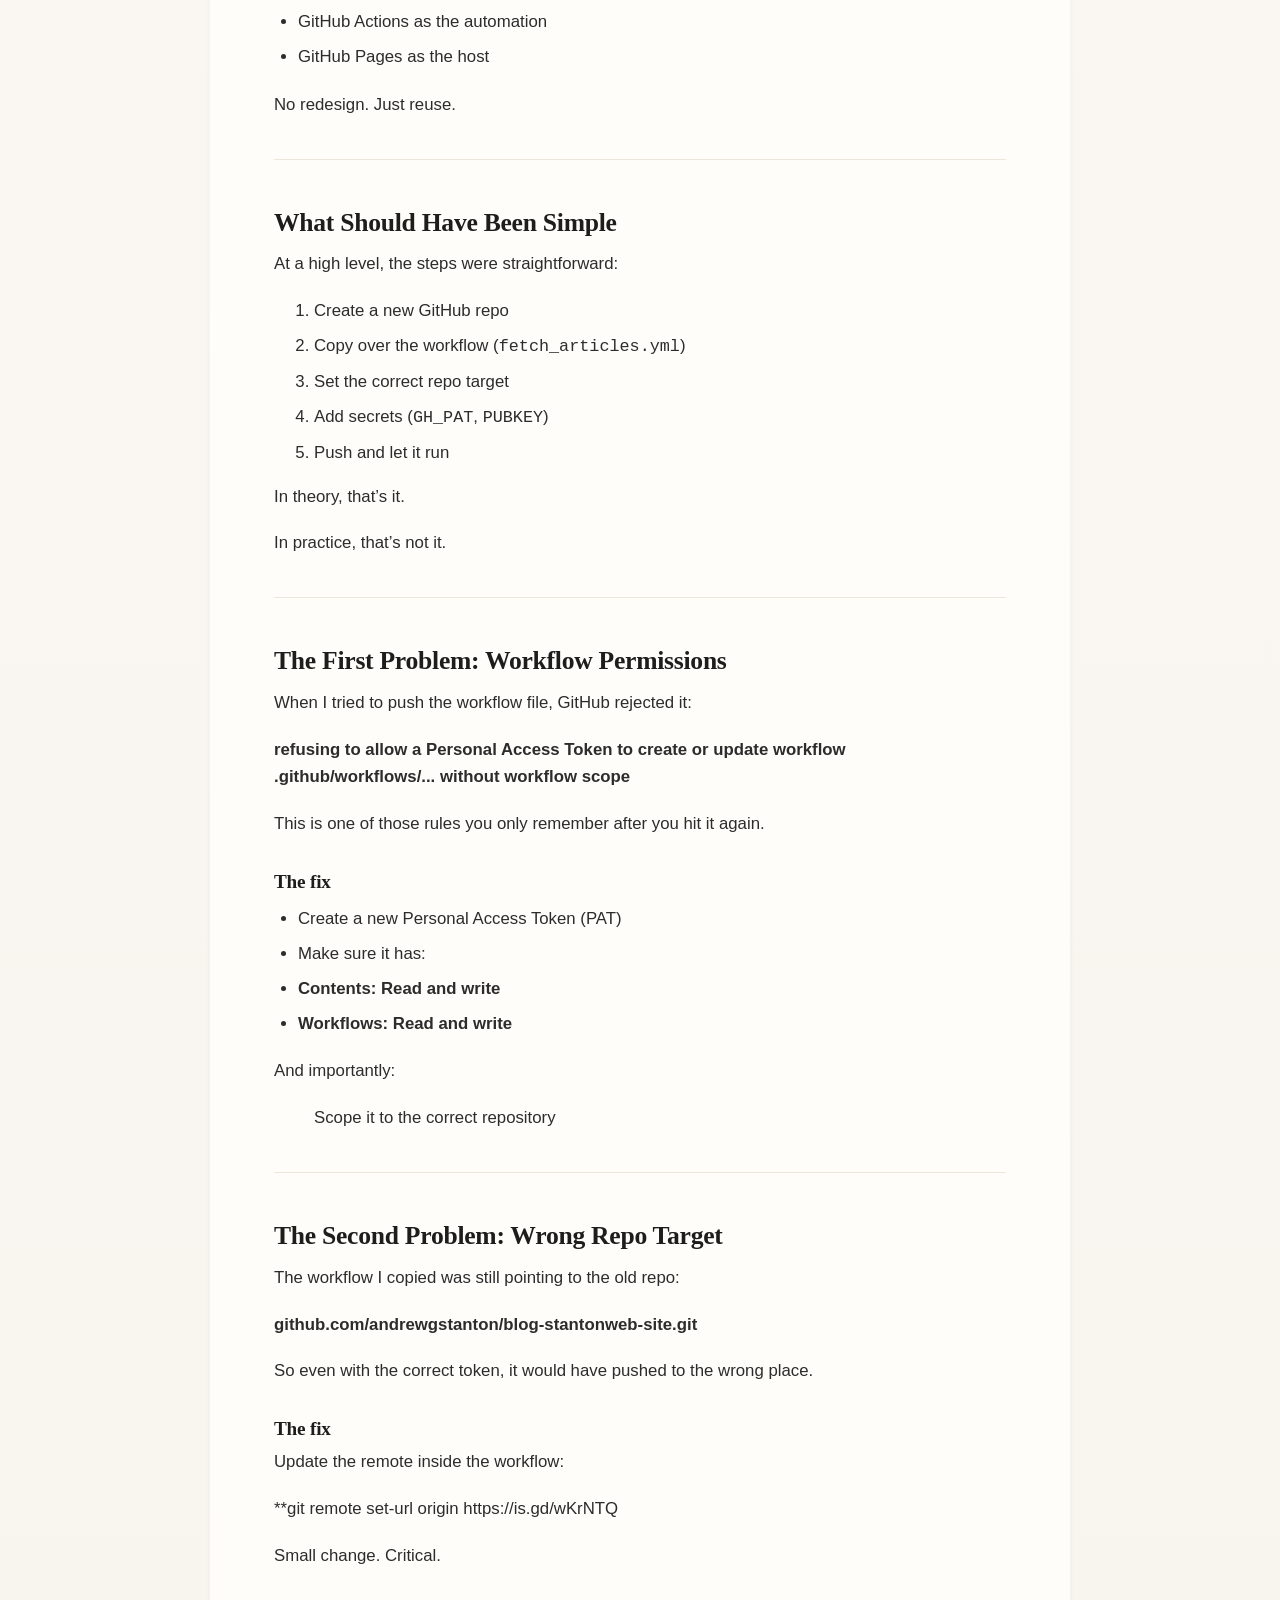
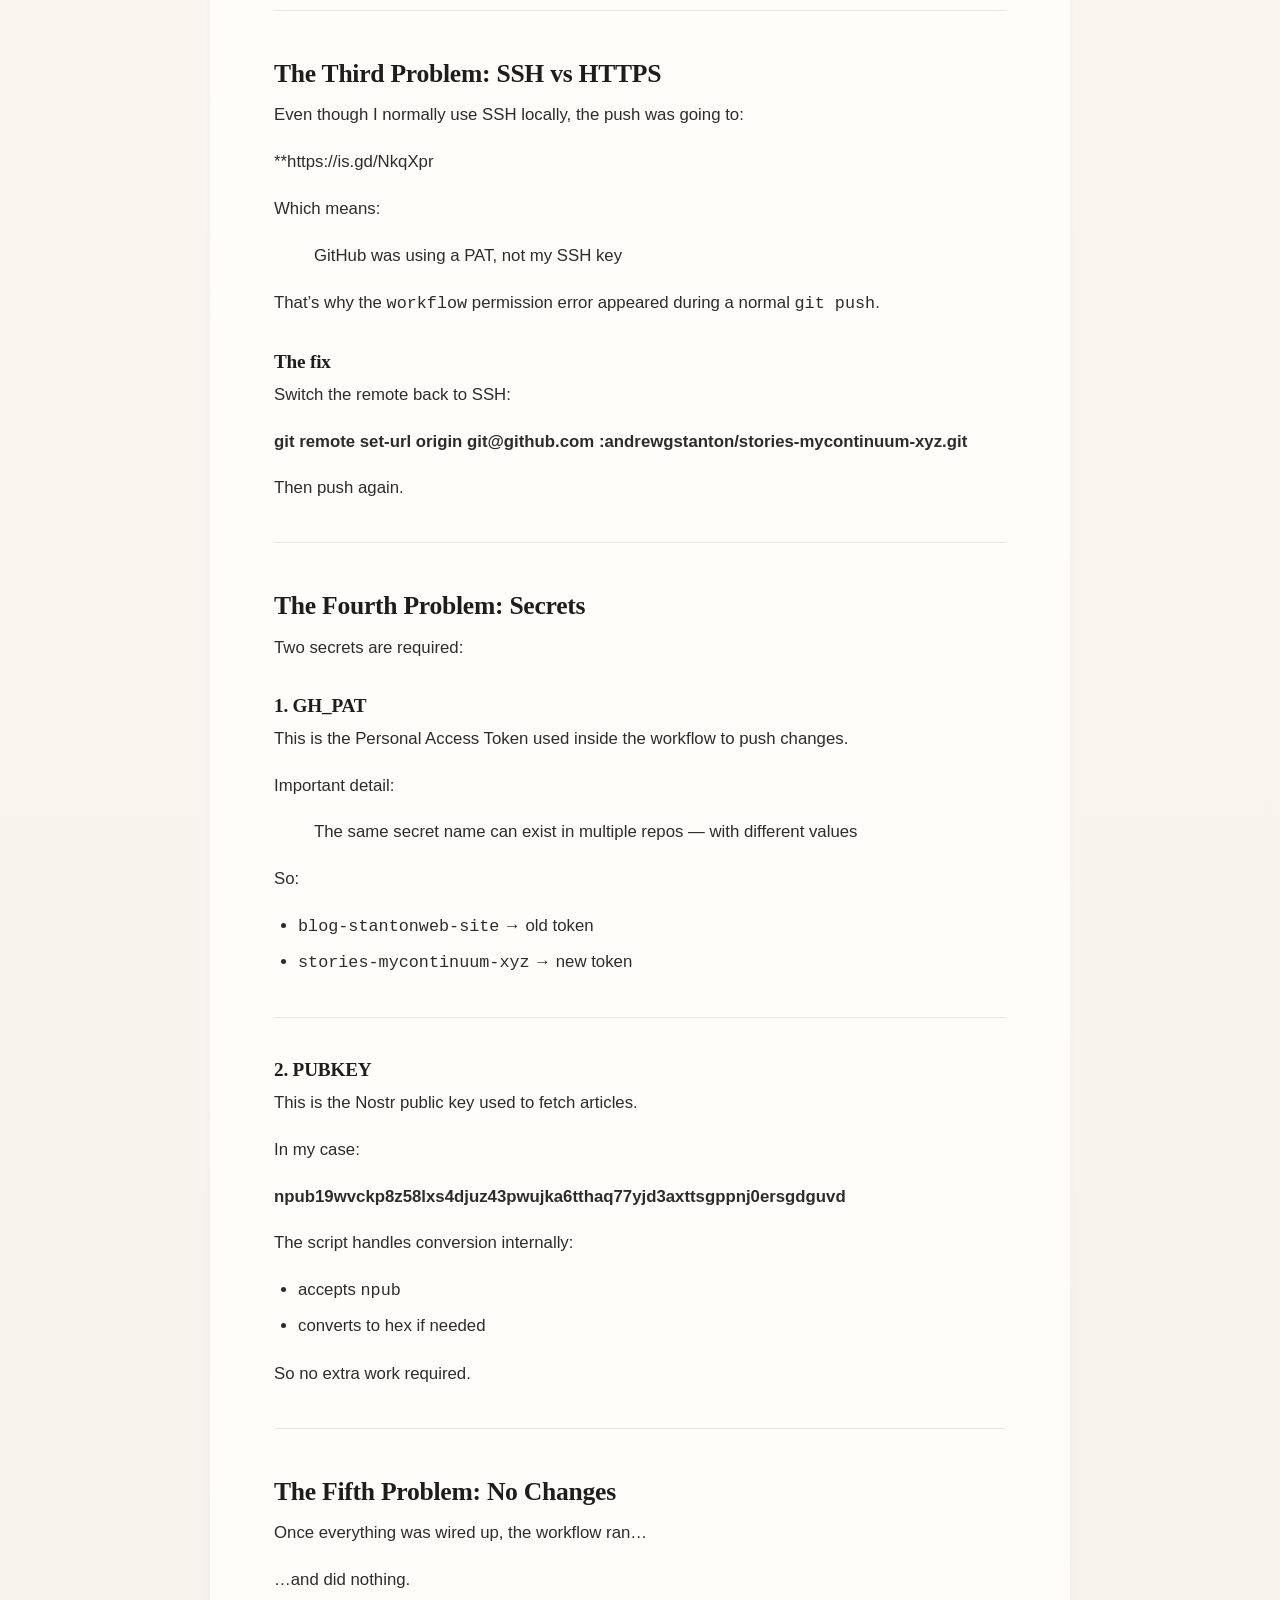
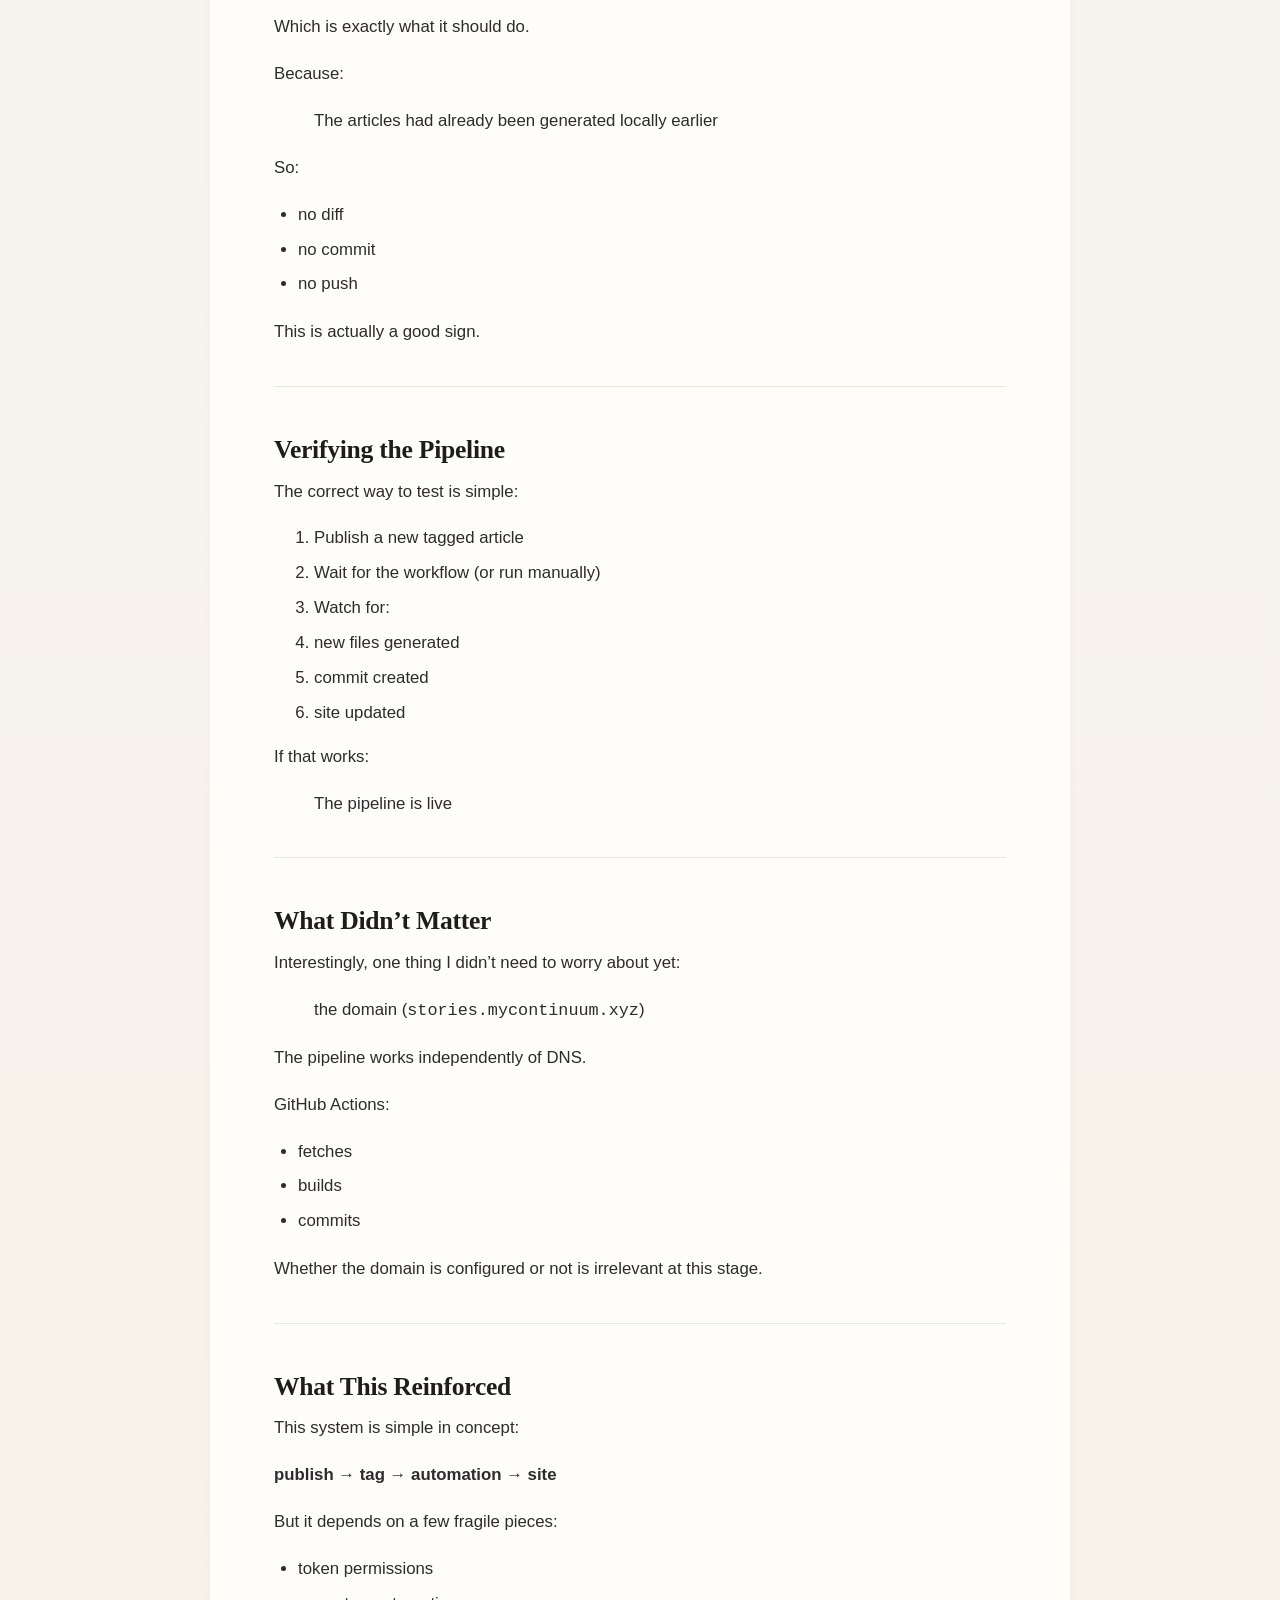
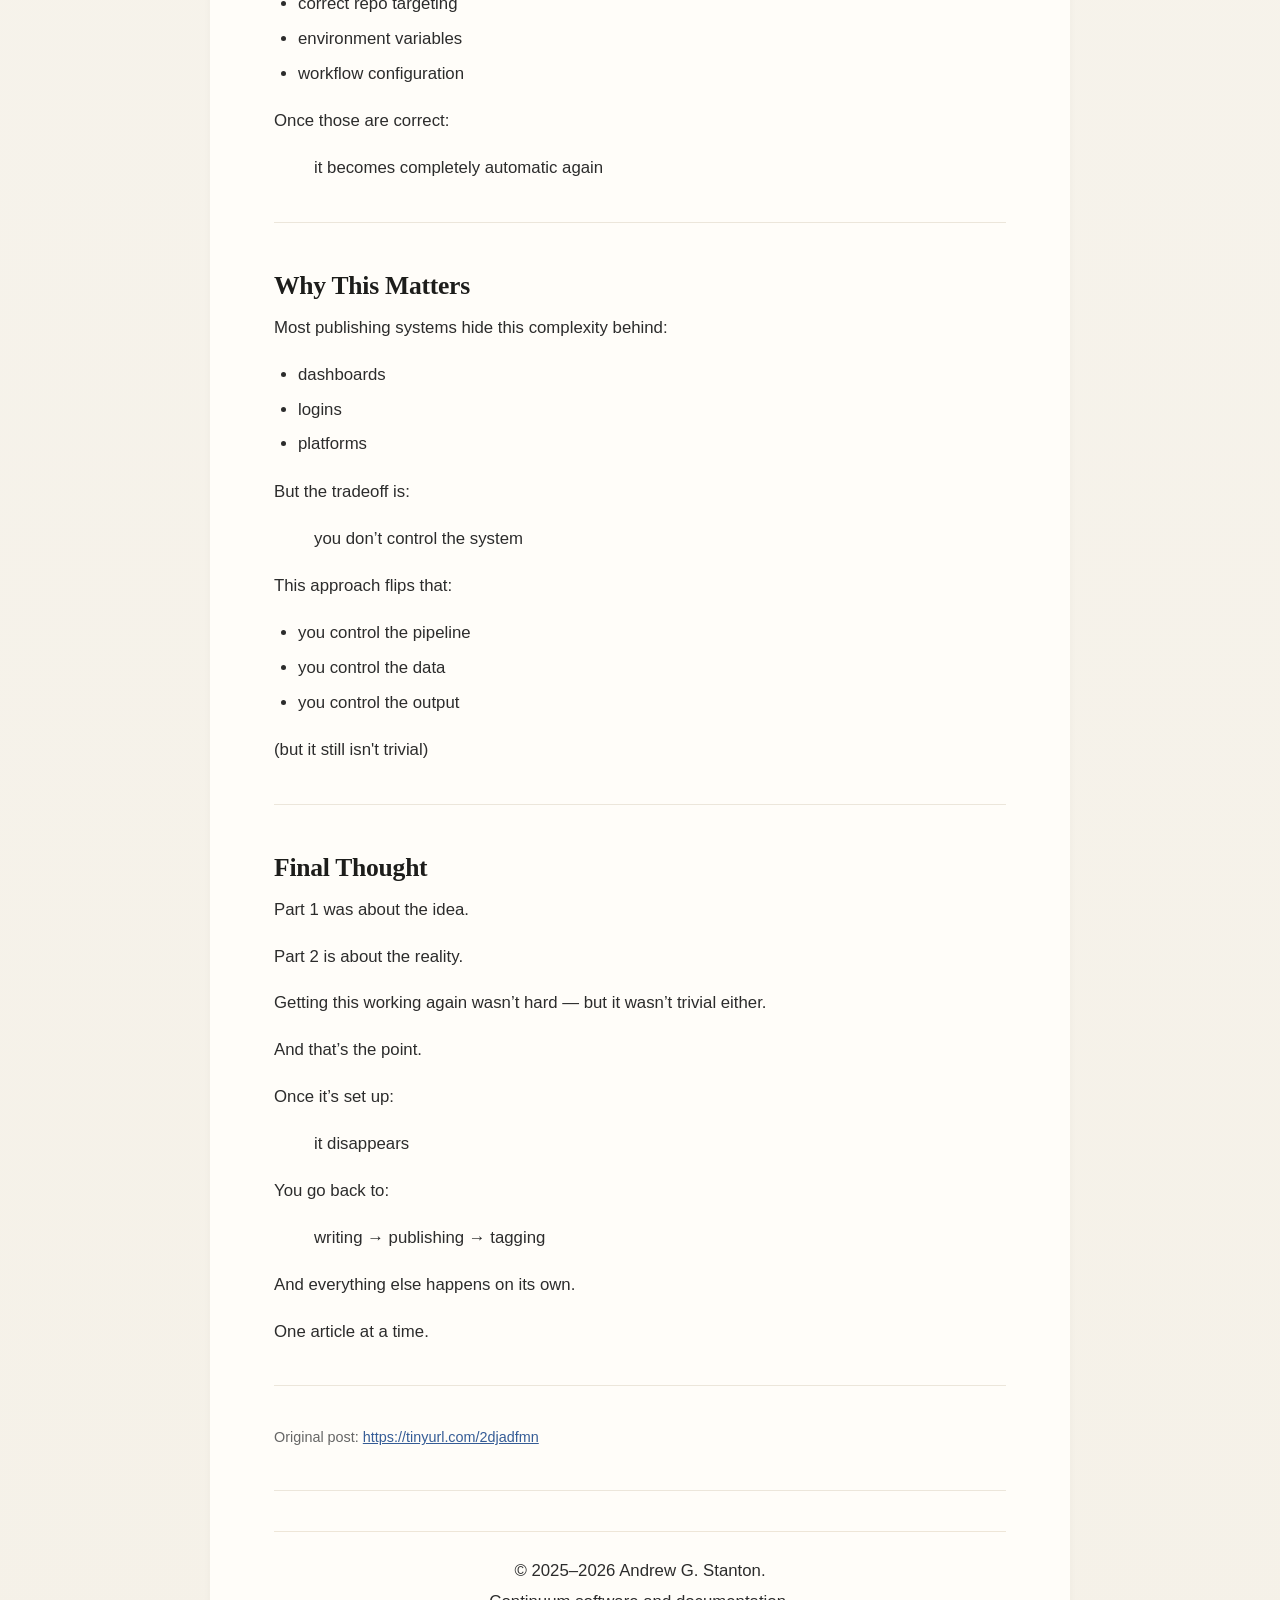
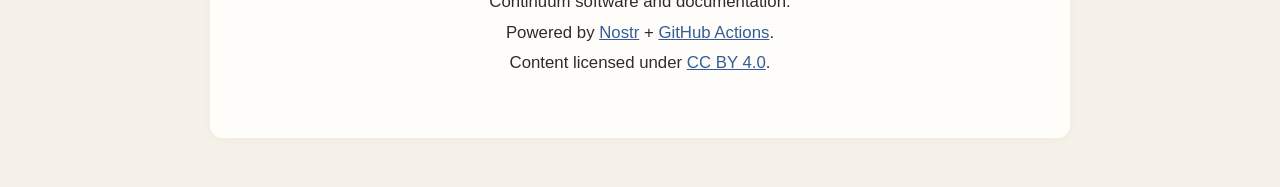
==== commit 70f23cd7: "updated script and articles to match index" ====
--- a/docs/articles/from-blog-stantonweb-to-continuum-stories-getting-the-pipeline-working-in-a-new-repo-part-2/index.html
+++ b/docs/articles/from-blog-stantonweb-to-continuum-stories-getting-the-pipeline-working-in-a-new-repo-part-2/index.html
@@ -94,262 +94,226 @@
       Updated: April 17, 2026 at 09:18 PM PDT
     </p>
 
+    
     <img
       class="article-hero-image"
       src="https://2026.mycontinuum.xyz/archive/pro/nostr/npub19wvckp8z58lxs4djuz43pwujka6tthaq77yjd3axttsgppnj0ersgdguvd/images/6_friday.jpg"
       alt="Hero image"
     >
-
+    
+
+    
     <p class="article-summary">
       <strong>In Part 1, I described the architecture behind a decentralized publishing pipeline using Nostr, GitHub Actions, and GitHub Pages. In this follow-up, I walk through what it actually took to get that same pipeline working again in a new repository — including authentication issues, workflow permissions, and the small but critical details that make it all run automatically.</strong>
     </p>
-
-    <div class="article-tags">
-      <span class="tag">#continuum</span>
-      <span class="tag">#nostr</span>
-      <span class="tag">#github-actions</span>
-      <span class="tag">#workflow automation</span>
-      <span class="tag">#local-first publishing</span>
-      <span class="tag">#decentralized-cms</span>
-      <span class="tag">#blog</span>
-      <span class="tag">#article</span>
-      <span class="tag">#continuum-stories</span>
-    </div>
+    
+
+    <div class="article-tags"><span class="tag">#continuum</span><span class="tag">#nostr</span><span class="tag">#github-actions</span><span class="tag">#workflow automation</span><span class="tag">#local-first publishing</span><span class="tag">#decentralized-cms</span><span class="tag">#blog</span><span class="tag">#article</span><span class="tag">#continuum-stories</span></div>
   </div>
 
   <hr>
 
   <div class="section article-page">
     <div class="article-content">
-
       <p>Friday, April 17, 2026</p>
-
-      <hr />
-      <h2>Introduction</h2>
-      <p>In Part 1, I described the idea:</p>
-      <blockquote>
-        <p>Write locally → publish to Nostr → automatically render to a public site</p>
-      </blockquote>
-      <p>That part is clean.</p>
-      <p>What isn’t clean is getting the pipeline working again in a new repository.</p>
-      <p>This article is about that reality.</p>
-
-      <hr />
-      <h2>The Goal</h2>
-      <p>Recreate the exact same system I built for:</p>
-      <blockquote>
-        <p>blog.stantonweb.com</p>
-      </blockquote>
-      <p>But now for:</p>
-      <blockquote>
-        <p>stories.mycontinuum.xyz</p>
-      </blockquote>
-      <p>Same model:</p>
-      <ul>
-        <li>Nostr as the content layer</li>
-        <li>GitHub Actions as the automation</li>
-        <li>GitHub Pages as the host</li>
-      </ul>
-      <p>No redesign. Just reuse.</p>
-
-      <hr />
-      <h2>What Should Have Been Simple</h2>
-      <p>At a high level, the steps were straightforward:</p>
-      <ol>
-        <li>Create a new GitHub repo</li>
-        <li>Copy over the workflow (<code>fetch_articles.yml</code>)</li>
-        <li>Set the correct repo target</li>
-        <li>Add secrets (<code>GH_PAT</code>, <code>PUBKEY</code>)</li>
-        <li>Push and let it run</li>
-      </ol>
-      <p>In theory, that’s it.</p>
-      <p>In practice, that’s not it.</p>
-
-      <hr />
-      <h2>The First Problem: Workflow Permissions</h2>
-      <p>When I tried to push the workflow file, GitHub rejected it:</p>
-      <p><strong>refusing to allow a Personal Access Token to create or update workflow .github/workflows/... without workflow scope</strong></p>
-      <p>This is one of those rules you only remember after you hit it again.</p>
-
-      <h3>The fix</h3>
-      <ul>
-        <li>Create a new Personal Access Token (PAT)</li>
-        <li>Make sure it has:</li>
-        <li><strong>Contents: Read and write</strong></li>
-        <li><strong>Workflows: Read and write</strong></li>
-      </ul>
-
-      <p>And importantly:</p>
-      <blockquote>
-        <p>Scope it to the correct repository</p>
-      </blockquote>
-
-      <hr />
-      <h2>The Second Problem: Wrong Repo Target</h2>
-      <p>The workflow I copied was still pointing to the old repo:</p>
-      <p><strong>github.com/andrewgstanton/blog-stantonweb-site.git</strong></p>
-      <p>So even with the correct token, it would have pushed to the wrong place.</p>
-
-      <h3>The fix</h3>
-      <p>Update the remote inside the workflow:</p>
-      <p><strong>git remote set-url origin https://is.gd/wKrNTQ</strong></p>
-      <p>Small change. Critical.</p>
-
-      <hr />
-      <h2>The Third Problem: SSH vs HTTPS</h2>
-      <p>Even though I normally use SSH locally, the push was going to:</p>
-      <p><strong>https://is.gd/NkqXpr</strong></p>
-      <p>Which means:</p>
-      <blockquote>
-        <p>GitHub was using a PAT, not my SSH key</p>
-      </blockquote>
-
-      <p>That’s why the <code>workflow</code> permission error appeared during a normal <code>git push</code>.</p>
-
-      <h3>The fix</h3>
-      <p>Switch the remote back to SSH:</p>
-      <p><strong>git remote set-url origin git@github.com:andrewgstanton/stories-mycontinuum-xyz.git</strong></p>
-      <p>Then push again.</p>
-
-      <hr />
-      <h2>The Fourth Problem: Secrets</h2>
-      <p>Two secrets are required:</p>
-
-      <h3>1. GH_PAT</h3>
-      <p>This is the Personal Access Token used inside the workflow to push changes.</p>
-      <p>Important detail:</p>
-      <blockquote>
-        <p>The same secret name can exist in multiple repos — with different values</p>
-      </blockquote>
-
-      <p>So:</p>
-      <ul>
-        <li><code>blog-stantonweb-site</code> → old token</li>
-        <li><code>stories-mycontinuum-xyz</code> → new token</li>
-      </ul>
-
-      <hr />
-      <h3>2. PUBKEY</h3>
-      <p>This is the Nostr public key used to fetch articles.</p>
-      <p>In my case:</p>
-      <p><strong>npub19wvckp8z58lxs4djuz43pwujka6tthaq77yjd3axttsgppnj0ersgdguvd</strong></p>
-      <p>The script handles conversion internally:</p>
-      <ul>
-        <li>accepts <code>npub</code></li>
-        <li>converts to hex if needed</li>
-      </ul>
-      <p>So no extra work required.</p>
-
-      <hr />
-      <h2>The Fifth Problem: No Changes</h2>
-      <p>Once everything was wired up, the workflow ran…</p>
-      <p>…and did nothing.</p>
-      <p>Which is exactly what it should do.</p>
-      <p>Because:</p>
-      <blockquote>
-        <p>The articles had already been generated locally earlier</p>
-      </blockquote>
-
-      <p>So:</p>
-      <ul>
-        <li>no diff</li>
-        <li>no commit</li>
-        <li>no push</li>
-      </ul>
-      <p>This is actually a good sign.</p>
-
-      <hr />
-      <h2>Verifying the Pipeline</h2>
-      <p>The correct way to test is simple:</p>
-      <ol>
-        <li>Publish a new tagged article</li>
-        <li>Wait for the workflow (or run manually)</li>
-        <li>Watch for:</li>
-        <li>new files generated</li>
-        <li>commit created</li>
-        <li>site updated</li>
-      </ol>
-
-      <p>If that works:</p>
-      <blockquote>
-        <p>The pipeline is live</p>
-      </blockquote>
-
-      <hr />
-      <h2>What Didn’t Matter</h2>
-      <p>Interestingly, one thing I didn’t need to worry about yet:</p>
-      <blockquote>
-        <p>the domain (<code>stories.mycontinuum.xyz</code>)</p>
-      </blockquote>
-
-      <p>The pipeline works independently of DNS.</p>
-      <p>GitHub Actions:</p>
-      <ul>
-        <li>fetches</li>
-        <li>builds</li>
-        <li>commits</li>
-      </ul>
-
-      <p>Whether the domain is configured or not is irrelevant at this stage.</p>
-
-      <hr />
-      <h2>What This Reinforced</h2>
-      <p>This system is simple in concept:</p>
-      <p><strong>publish → tag → automation → site</strong></p>
-      <p>But it depends on a few fragile pieces:</p>
-      <ul>
-        <li>token permissions</li>
-        <li>correct repo targeting</li>
-        <li>environment variables</li>
-        <li>workflow configuration</li>
-      </ul>
-
-      <p>Once those are correct:</p>
-      <blockquote>
-        <p>it becomes completely automatic again</p>
-      </blockquote>
-
-      <hr />
-      <h2>Why This Matters</h2>
-      <p>Most publishing systems hide this complexity behind:</p>
-      <ul>
-        <li>dashboards</li>
-        <li>logins</li>
-        <li>platforms</li>
-      </ul>
-
-      <p>But the tradeoff is:</p>
-      <blockquote>
-        <p>you don’t control the system</p>
-      </blockquote>
-
-      <p>This approach flips that:</p>
-      <ul>
-        <li>you control the pipeline</li>
-        <li>you control the data</li>
-        <li>you control the output</li>
-      </ul>
-
-      <p>(but it still isn't trivial)</p>
-
-      <hr />
-      <h2>Final Thought</h2>
-      <p>Part 1 was about the idea.</p>
-      <p>Part 2 is about the reality.</p>
-      <p>Getting this working again wasn’t hard — but it wasn’t trivial either.</p>
-      <p>And that’s the point.</p>
-      <p>Once it’s set up:</p>
-      <blockquote>
-        <p>it disappears</p>
-      </blockquote>
-
-      <p>You go back to:</p>
-      <blockquote>
-        <p>writing → publishing → tagging</p>
-      </blockquote>
-
-      <p>And everything else happens on its own.</p>
-      <p>One article at a time.</p>
+<hr />
+<h2>Introduction</h2>
+<p>In Part 1, I described the idea:</p>
+<blockquote>
+<p>Write locally → publish to Nostr → automatically render to a public site</p>
+</blockquote>
+<p>That part is clean.</p>
+<p>What isn’t clean is getting the pipeline working again in a new repository.</p>
+<p>This article is about that reality.</p>
+<hr />
+<h2>The Goal</h2>
+<p>Recreate the exact same system I built for:</p>
+<blockquote>
+<p>blog.stantonweb.com</p>
+</blockquote>
+<p>But now for:</p>
+<blockquote>
+<p>stories.mycontinuum.xyz</p>
+</blockquote>
+<p>Same model:</p>
+<ul>
+<li>Nostr as the content layer  </li>
+<li>GitHub Actions as the automation  </li>
+<li>GitHub Pages as the host  </li>
+</ul>
+<p>No redesign. Just reuse.</p>
+<hr />
+<h2>What Should Have Been Simple</h2>
+<p>At a high level, the steps were straightforward:</p>
+<ol>
+<li>Create a new GitHub repo  </li>
+<li>Copy over the workflow (<code>fetch_articles.yml</code>)  </li>
+<li>Set the correct repo target  </li>
+<li>Add secrets (<code>GH_PAT</code>, <code>PUBKEY</code>)  </li>
+<li>Push and let it run  </li>
+</ol>
+<p>In theory, that’s it.</p>
+<p>In practice, that’s not it.</p>
+<hr />
+<h2>The First Problem: Workflow Permissions</h2>
+<p>When I tried to push the workflow file, GitHub rejected it:</p>
+<p><strong>refusing to allow a Personal Access Token to create or update workflow .github/workflows/... without workflow scope</strong></p>
+<p>This is one of those rules you only remember after you hit it again.</p>
+<h3>The fix</h3>
+<ul>
+<li>Create a new Personal Access Token (PAT)</li>
+<li>Make sure it has:</li>
+<li><strong>Contents: Read and write</strong></li>
+<li><strong>Workflows: Read and write</strong></li>
+</ul>
+<p>And importantly:</p>
+<blockquote>
+<p>Scope it to the correct repository</p>
+</blockquote>
+<hr />
+<h2>The Second Problem: Wrong Repo Target</h2>
+<p>The workflow I copied was still pointing to the old repo:</p>
+<p><strong>github.com/andrewgstanton/blog-stantonweb-site.git</strong></p>
+<p>So even with the correct token, it would have pushed to the wrong place.</p>
+<h3>The fix</h3>
+<p>Update the remote inside the workflow:</p>
+<p>**git remote set-url origin https://is.gd/wKrNTQ</p>
+<p>Small change. Critical.</p>
+<hr />
+<h2>The Third Problem: SSH vs HTTPS</h2>
+<p>Even though I normally use SSH locally, the push was going to:</p>
+<p>**https://is.gd/NkqXpr</p>
+<p>Which means:</p>
+<blockquote>
+<p>GitHub was using a PAT, not my SSH key</p>
+</blockquote>
+<p>That’s why the <code>workflow</code> permission error appeared during a normal <code>git push</code>.</p>
+<h3>The fix</h3>
+<p>Switch the remote back to SSH:</p>
+<p><strong>git remote set-url origin git@github.com
+:andrewgstanton/stories-mycontinuum-xyz.git</strong></p>
+<p>Then push again.</p>
+<hr />
+<h2>The Fourth Problem: Secrets</h2>
+<p>Two secrets are required:</p>
+<h3>1. GH_PAT</h3>
+<p>This is the Personal Access Token used inside the workflow to push changes.</p>
+<p>Important detail:</p>
+<blockquote>
+<p>The same secret name can exist in multiple repos — with different values</p>
+</blockquote>
+<p>So:</p>
+<ul>
+<li><code>blog-stantonweb-site</code> → old token  </li>
+<li><code>stories-mycontinuum-xyz</code> → new token  </li>
+</ul>
+<hr />
+<h3>2. PUBKEY</h3>
+<p>This is the Nostr public key used to fetch articles.</p>
+<p>In my case:</p>
+<p><strong>npub19wvckp8z58lxs4djuz43pwujka6tthaq77yjd3axttsgppnj0ersgdguvd</strong></p>
+<p>The script handles conversion internally:</p>
+<ul>
+<li>accepts <code>npub</code></li>
+<li>converts to hex if needed</li>
+</ul>
+<p>So no extra work required.</p>
+<hr />
+<h2>The Fifth Problem: No Changes</h2>
+<p>Once everything was wired up, the workflow ran…</p>
+<p>…and did nothing.</p>
+<p>Which is exactly what it should do.</p>
+<p>Because:</p>
+<blockquote>
+<p>The articles had already been generated locally earlier</p>
+</blockquote>
+<p>So:</p>
+<ul>
+<li>no diff  </li>
+<li>no commit  </li>
+<li>no push  </li>
+</ul>
+<p>This is actually a good sign.</p>
+<hr />
+<h2>Verifying the Pipeline</h2>
+<p>The correct way to test is simple:</p>
+<ol>
+<li>Publish a new tagged article  </li>
+<li>Wait for the workflow (or run manually)  </li>
+<li>Watch for:</li>
+<li>new files generated  </li>
+<li>commit created  </li>
+<li>site updated  </li>
+</ol>
+<p>If that works:</p>
+<blockquote>
+<p>The pipeline is live</p>
+</blockquote>
+<hr />
+<h2>What Didn’t Matter</h2>
+<p>Interestingly, one thing I didn’t need to worry about yet:</p>
+<blockquote>
+<p>the domain (<code>stories.mycontinuum.xyz</code>)</p>
+</blockquote>
+<p>The pipeline works independently of DNS.</p>
+<p>GitHub Actions:</p>
+<ul>
+<li>fetches  </li>
+<li>builds  </li>
+<li>commits  </li>
+</ul>
+<p>Whether the domain is configured or not is irrelevant at this stage.</p>
+<hr />
+<h2>What This Reinforced</h2>
+<p>This system is simple in concept:</p>
+<p><strong>publish → tag → automation → site</strong></p>
+<p>But it depends on a few fragile pieces:</p>
+<ul>
+<li>token permissions  </li>
+<li>correct repo targeting  </li>
+<li>environment variables  </li>
+<li>workflow configuration  </li>
+</ul>
+<p>Once those are correct:</p>
+<blockquote>
+<p>it becomes completely automatic again</p>
+</blockquote>
+<hr />
+<h2>Why This Matters</h2>
+<p>Most publishing systems hide this complexity behind:</p>
+<ul>
+<li>dashboards  </li>
+<li>logins  </li>
+<li>platforms  </li>
+</ul>
+<p>But the tradeoff is:</p>
+<blockquote>
+<p>you don’t control the system</p>
+</blockquote>
+<p>This approach flips that:</p>
+<ul>
+<li>you control the pipeline  </li>
+<li>you control the data  </li>
+<li>you control the output</li>
+</ul>
+<p>(but it still isn't trivial)</p>
+<hr />
+<h2>Final Thought</h2>
+<p>Part 1 was about the idea.</p>
+<p>Part 2 is about the reality.</p>
+<p>Getting this working again wasn’t hard — but it wasn’t trivial either.</p>
+<p>And that’s the point.</p>
+<p>Once it’s set up:</p>
+<blockquote>
+<p>it disappears</p>
+</blockquote>
+<p>You go back to:</p>
+<blockquote>
+<p>writing → publishing → tagging</p>
+</blockquote>
+<p>And everything else happens on its own.</p>
+<p>One article at a time.</p>
+<hr />
 
       <div class="original-link-block">
         Original post:
@@ -357,7 +321,6 @@
           https://tinyurl.com/2djadfmn
         </a>
       </div>
-
     </div>
   </div>
 
@@ -382,4 +345,4 @@
 </div>
 
 </body>
-</html>+</html>
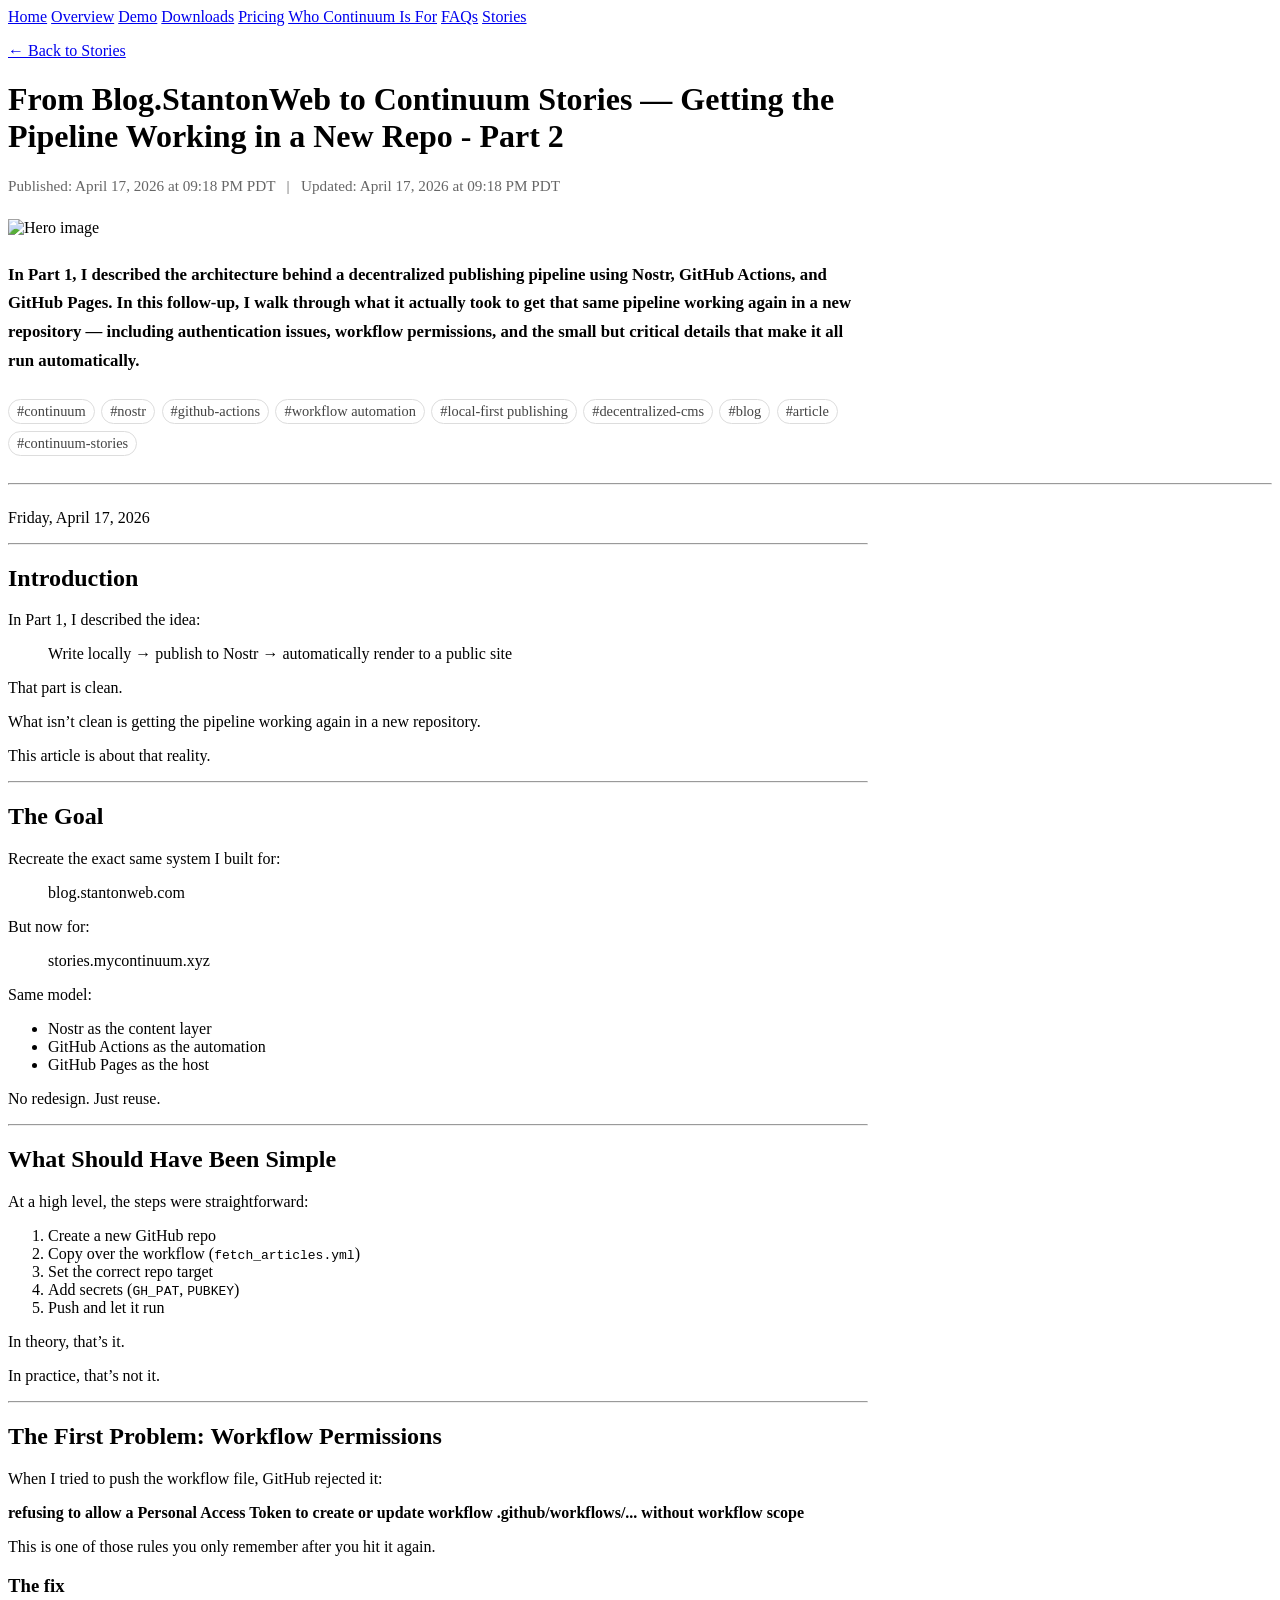
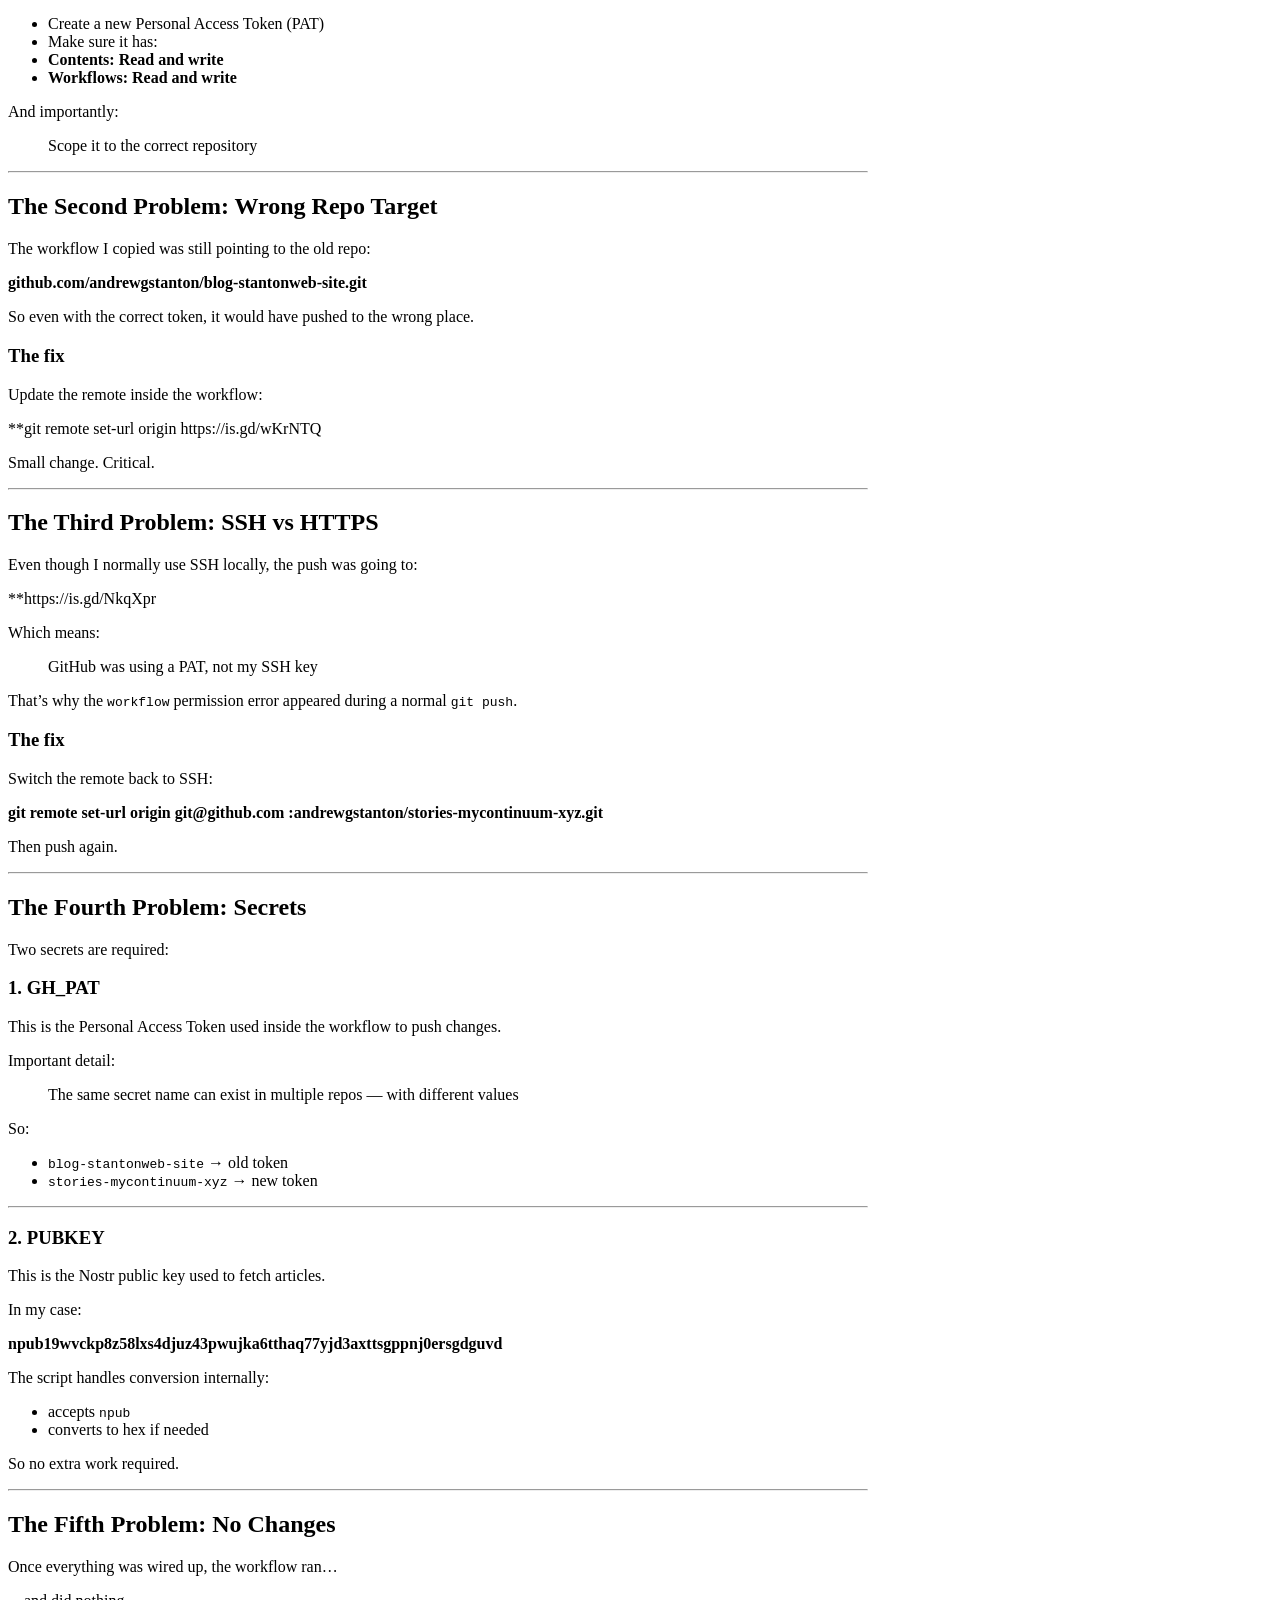
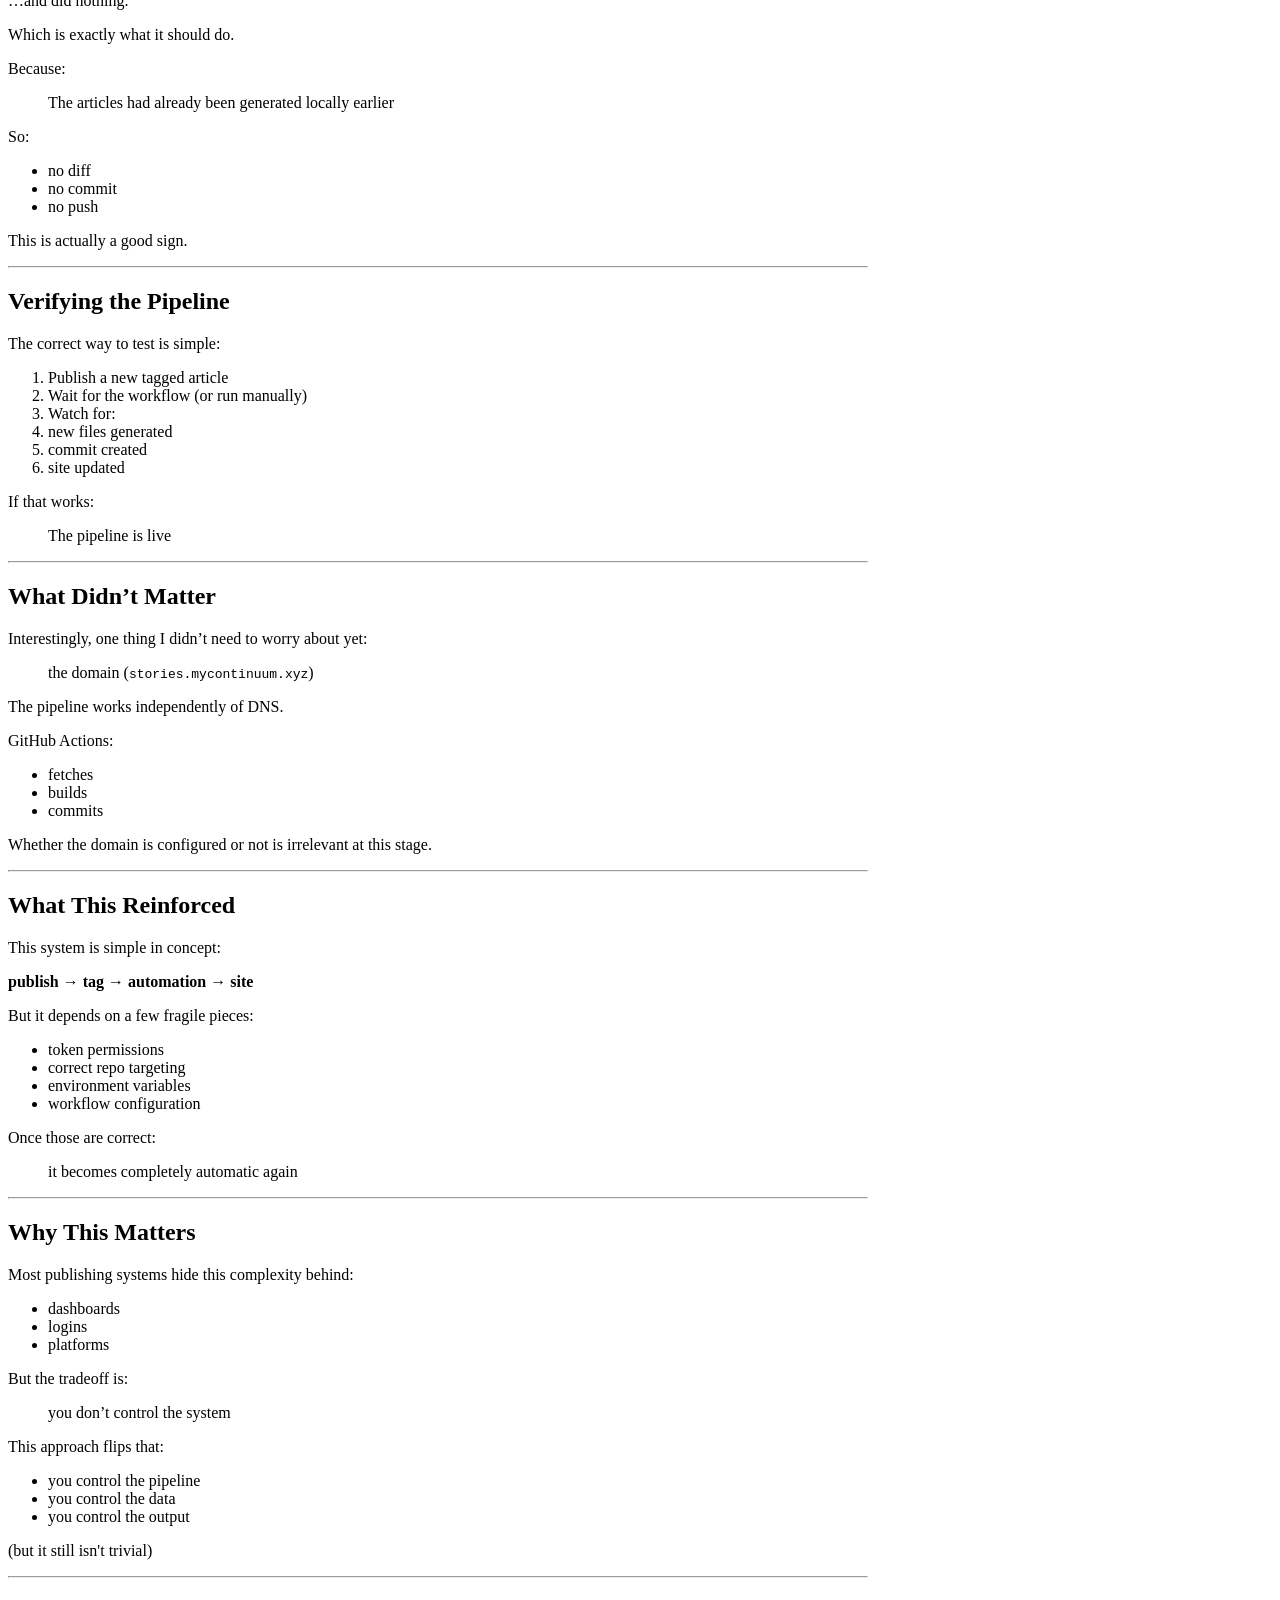
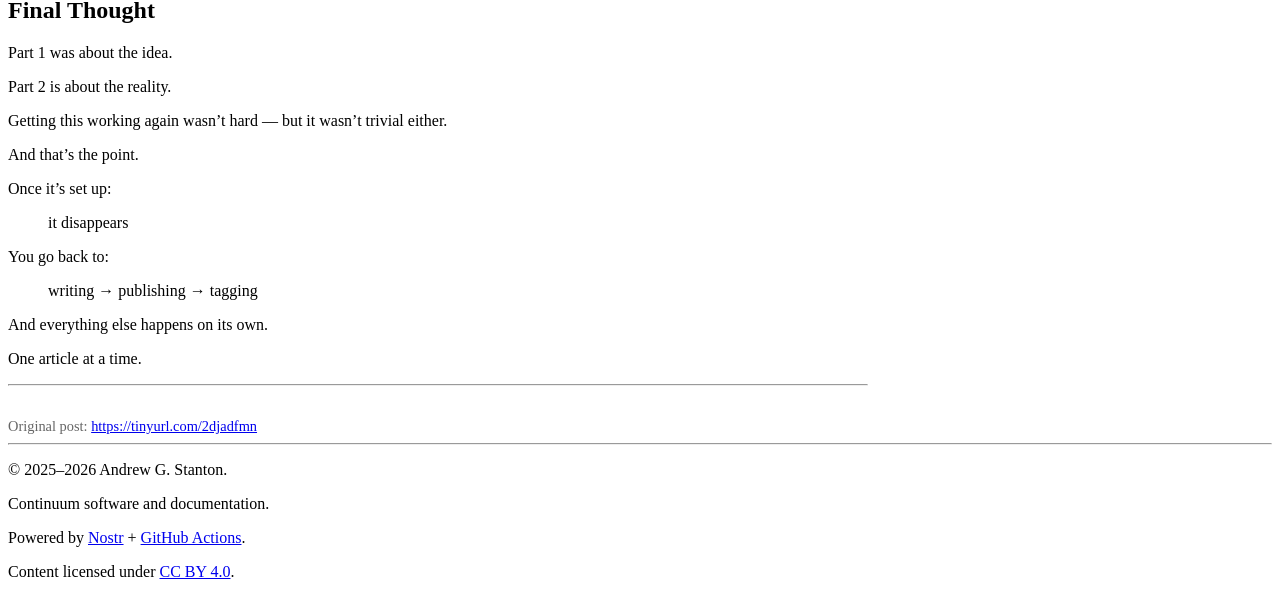
==== commit 9e52e925: "updated header and reference to stylesheet (use same one as mycontinuum.xyz to keep styles consisten" ====
--- a/docs/articles/from-blog-stantonweb-to-continuum-stories-getting-the-pipeline-working-in-a-new-repo-part-2/index.html
+++ b/docs/articles/from-blog-stantonweb-to-continuum-stories-getting-the-pipeline-working-in-a-new-repo-part-2/index.html
@@ -5,7 +5,7 @@
 <title>From Blog.StantonWeb to Continuum Stories — Getting the Pipeline Working in a New Repo - Part 2</title>
 <meta name="viewport" content="width=device-width, initial-scale=1">
 
-<link rel="stylesheet" href="../../styles/style.css">
+<link rel="stylesheet" href="https://mycontinuum.xyz/styles/style.css">
 <style>
   .article-page {
     max-width: 860px;
@@ -79,7 +79,7 @@
     <a href="https://mycontinuum.xyz/downloads.html">Downloads</a>
     <a href="https://mycontinuum.xyz/pricing.html">Pricing</a>
     <a href="https://mycontinuum.xyz/use_cases.html">Who Continuum Is For</a>
-    <a href="https://mycontinuum.xyz/common_questions.html">Questions</a>
+    <a href="https://mycontinuum.xyz/faqs.html">FAQs</a>
     <a href="https://stories.mycontinuum.xyz/">Stories</a>
   </div>
 
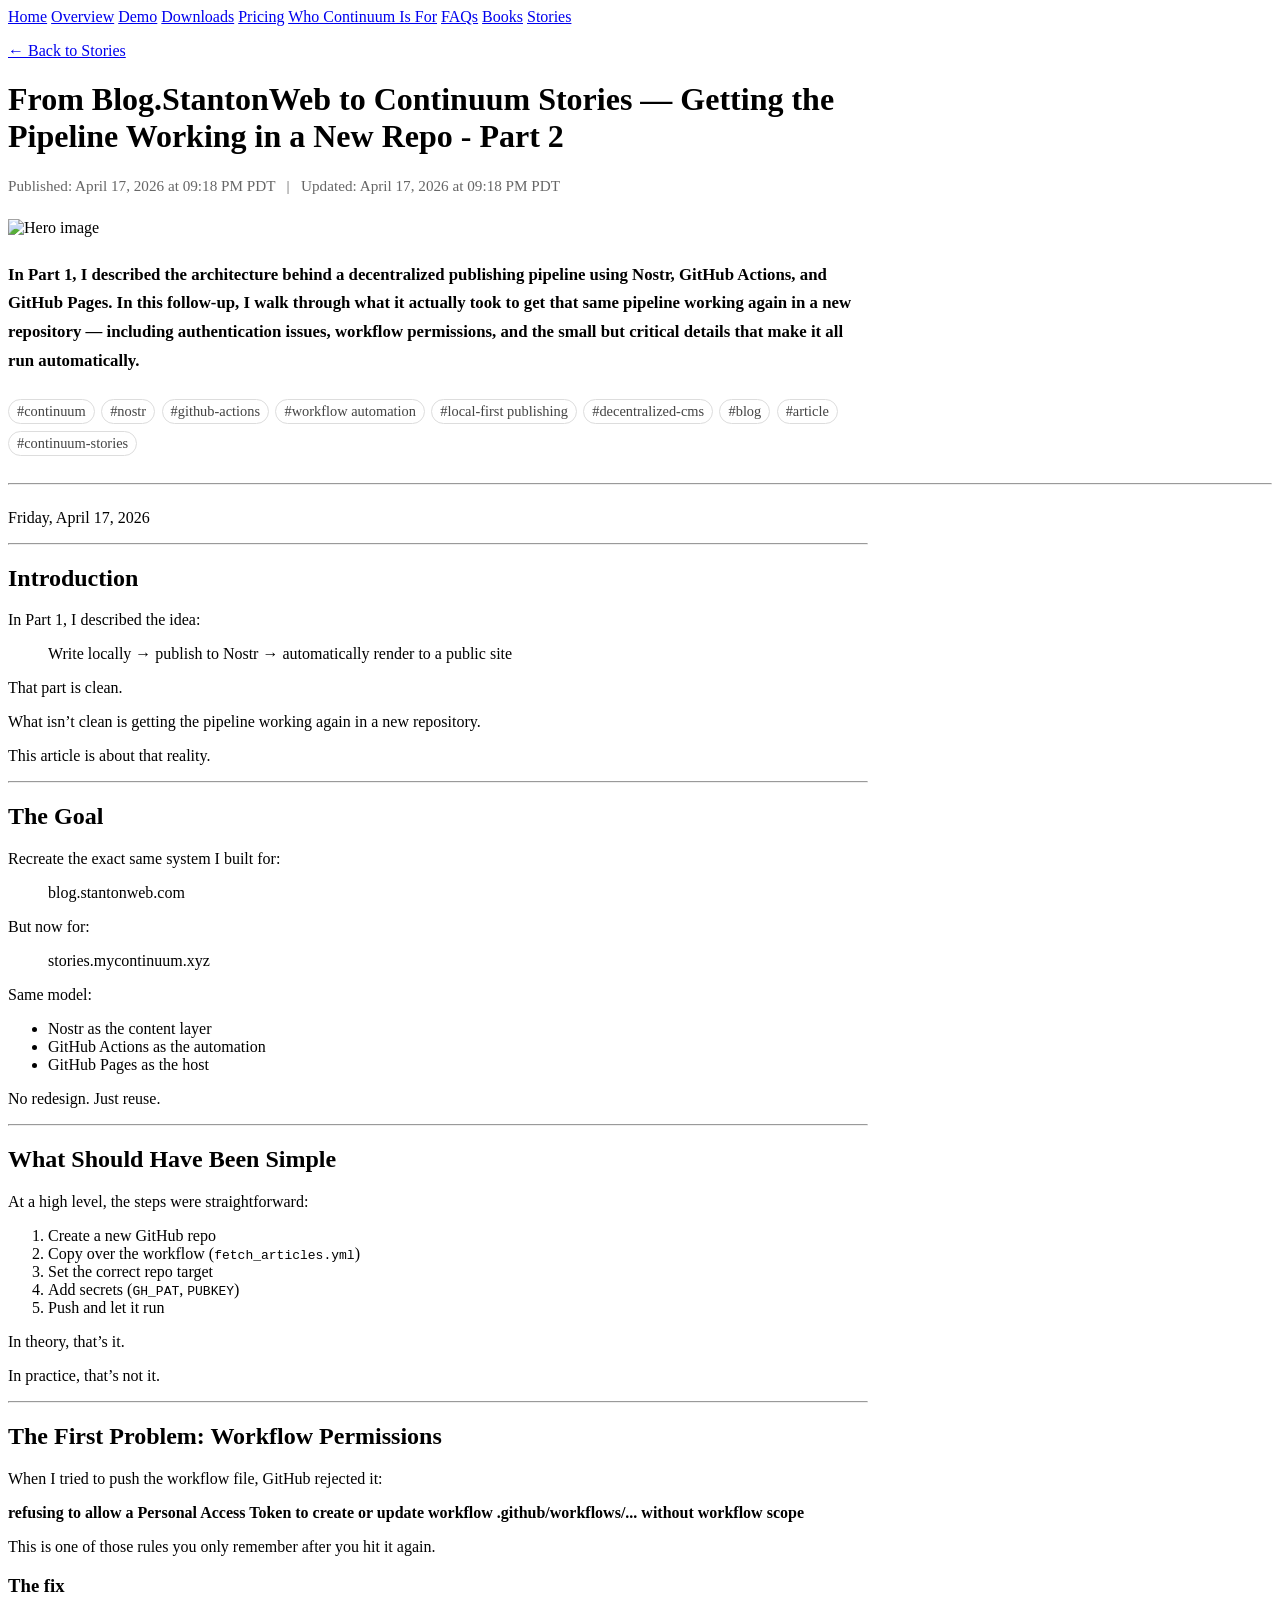
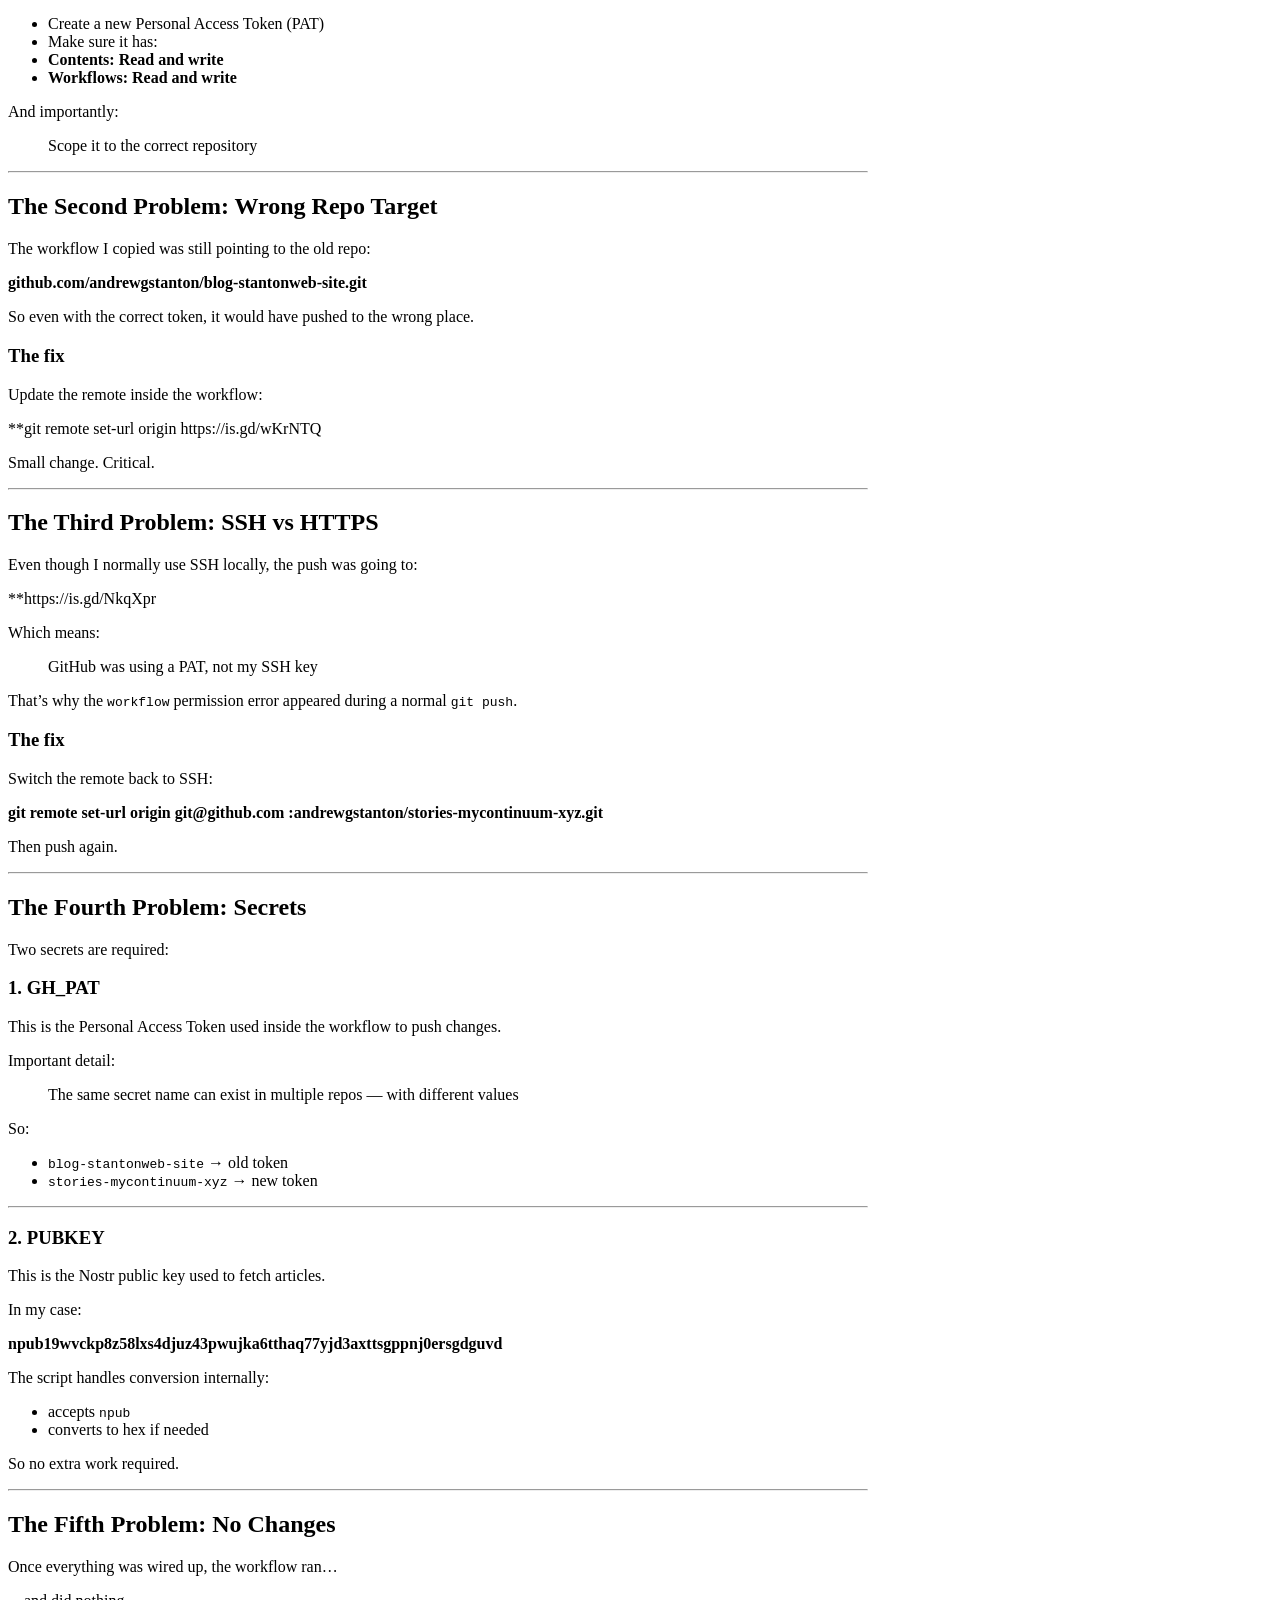
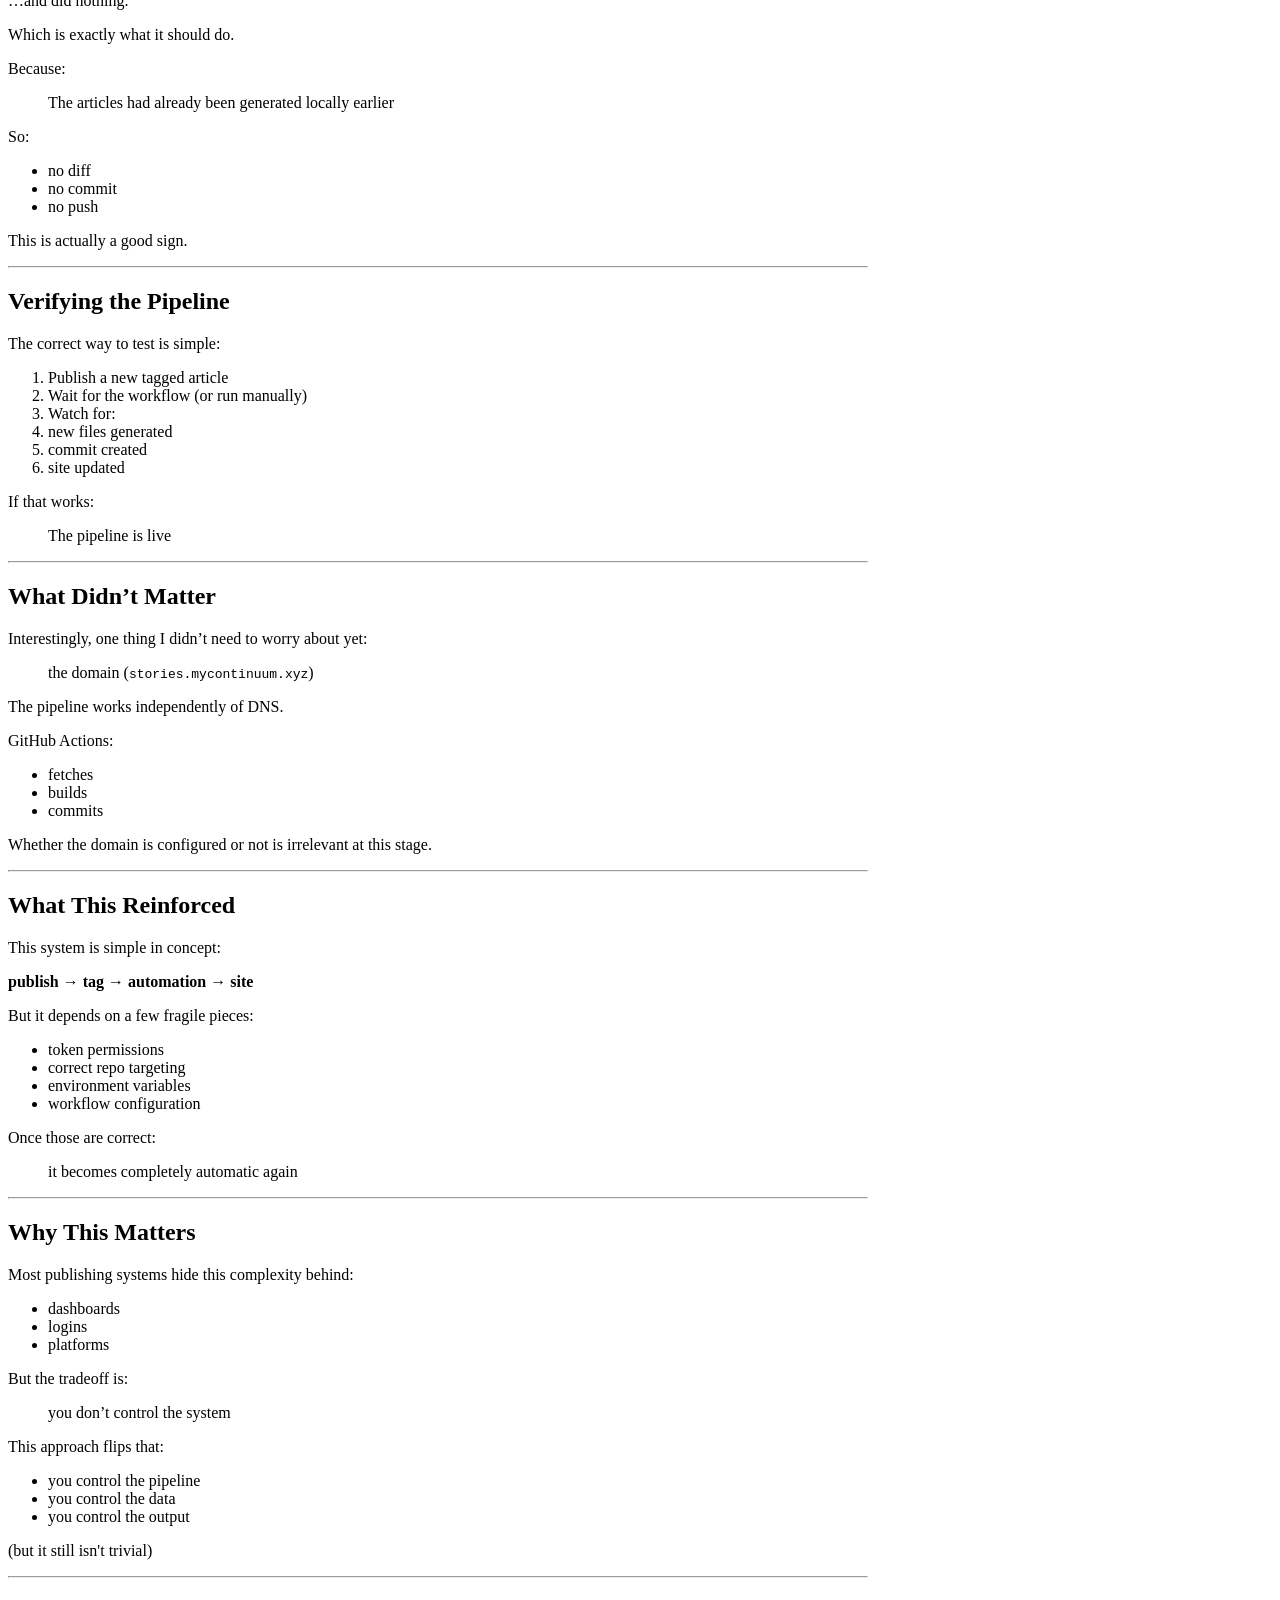
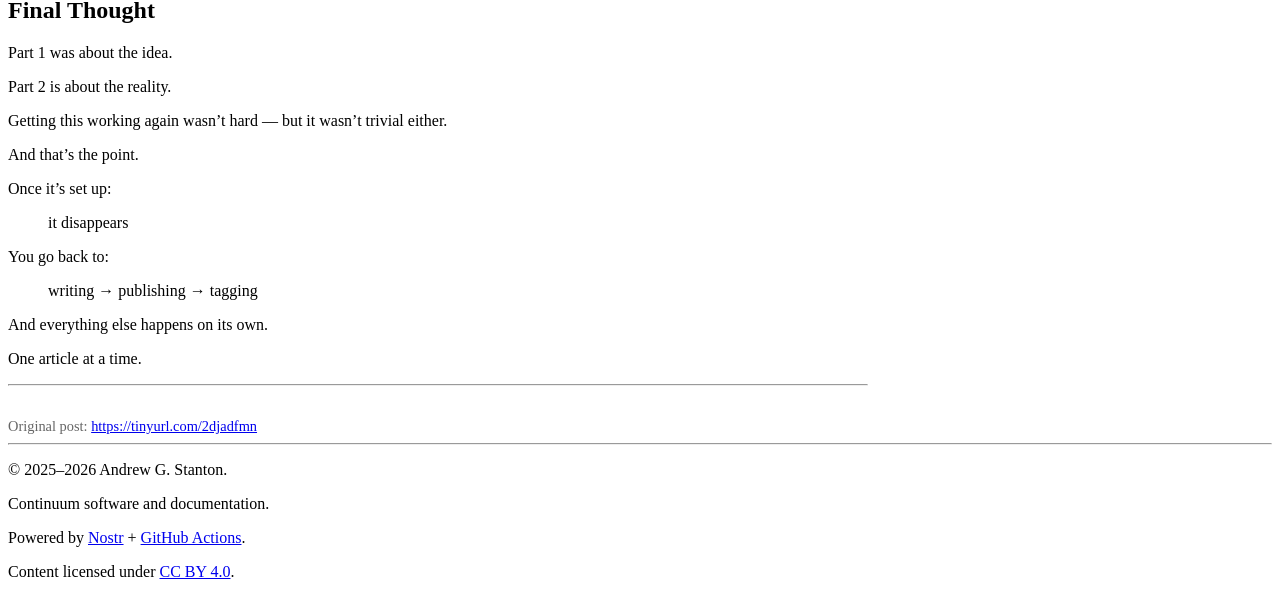
==== commit cf7c4bd1: "added books page to top nav on all generated pages and index page" ====
--- a/docs/articles/from-blog-stantonweb-to-continuum-stories-getting-the-pipeline-working-in-a-new-repo-part-2/index.html
+++ b/docs/articles/from-blog-stantonweb-to-continuum-stories-getting-the-pipeline-working-in-a-new-repo-part-2/index.html
@@ -80,6 +80,7 @@
     <a href="https://mycontinuum.xyz/pricing.html">Pricing</a>
     <a href="https://mycontinuum.xyz/use_cases.html">Who Continuum Is For</a>
     <a href="https://mycontinuum.xyz/faqs.html">FAQs</a>
+    <a href="https://mycontinuum.xyz/books.html">Books</a>
     <a href="https://stories.mycontinuum.xyz/">Stories</a>
   </div>
 
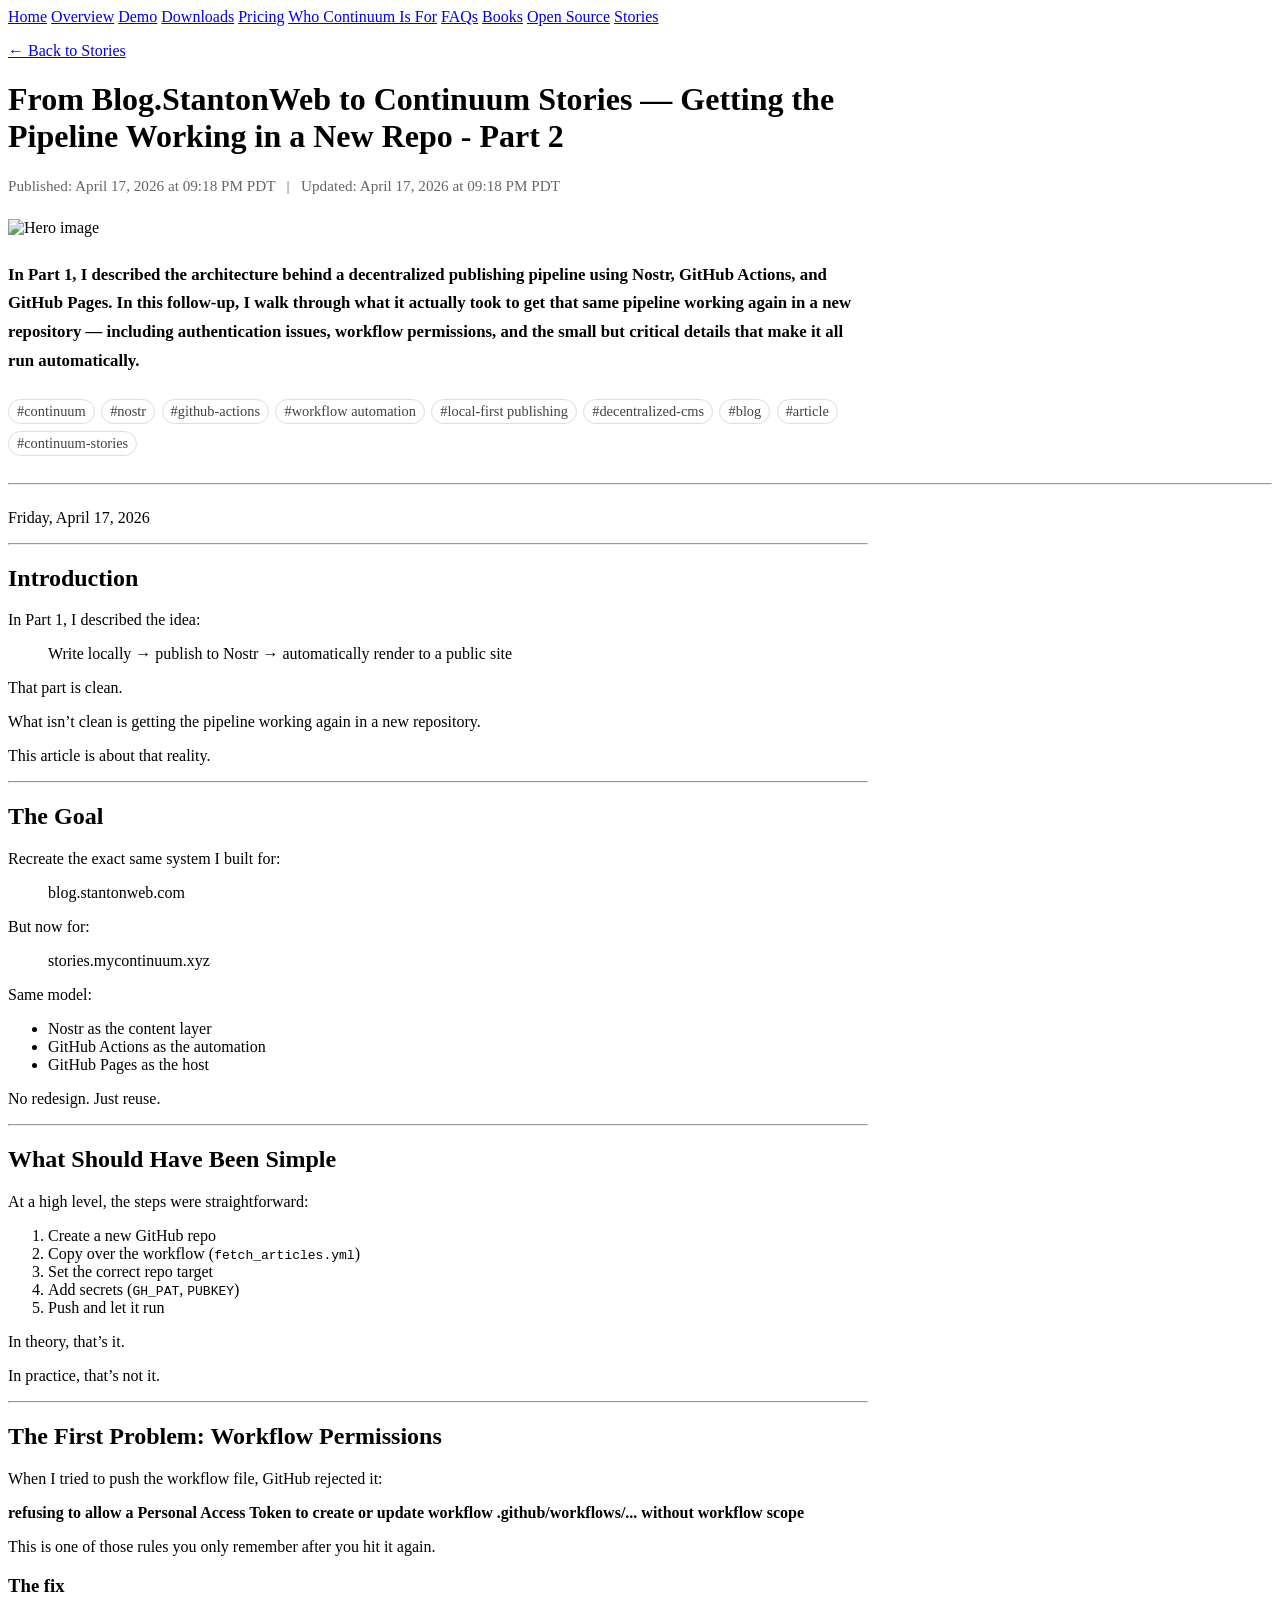
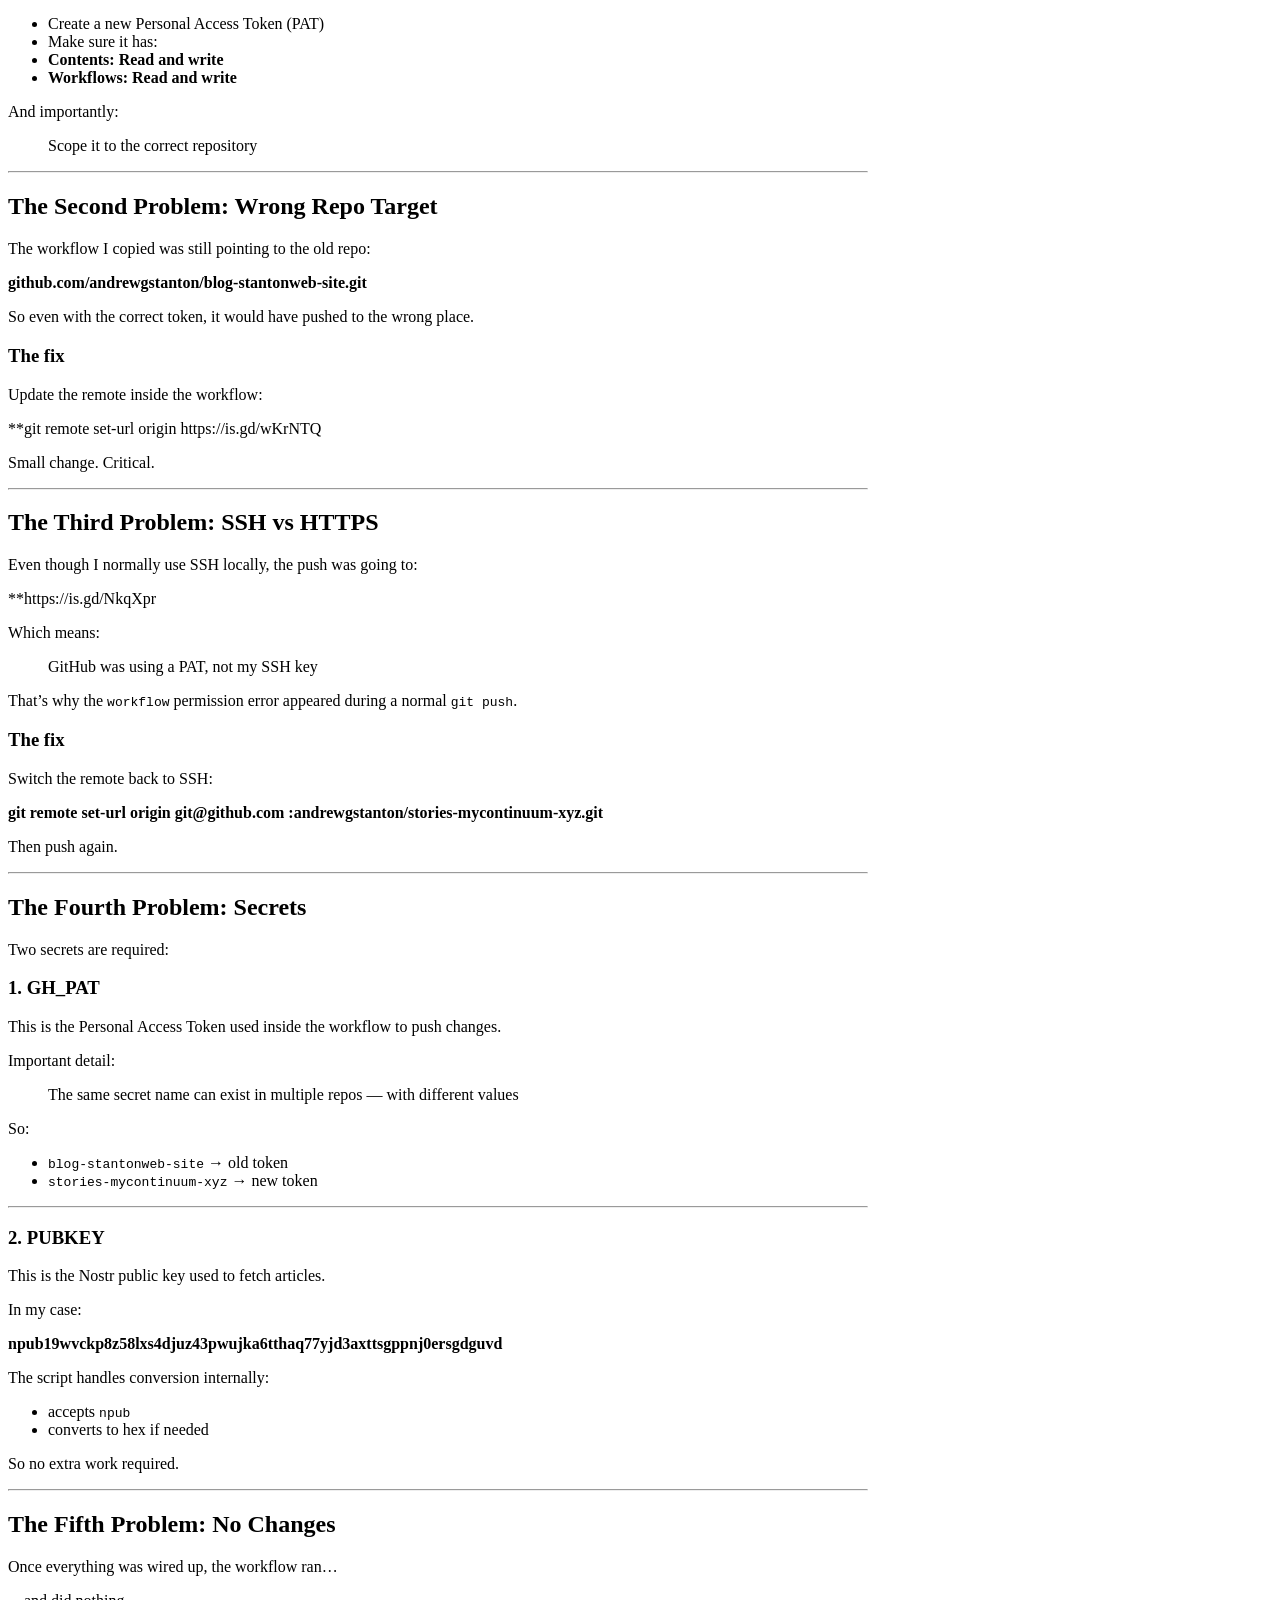
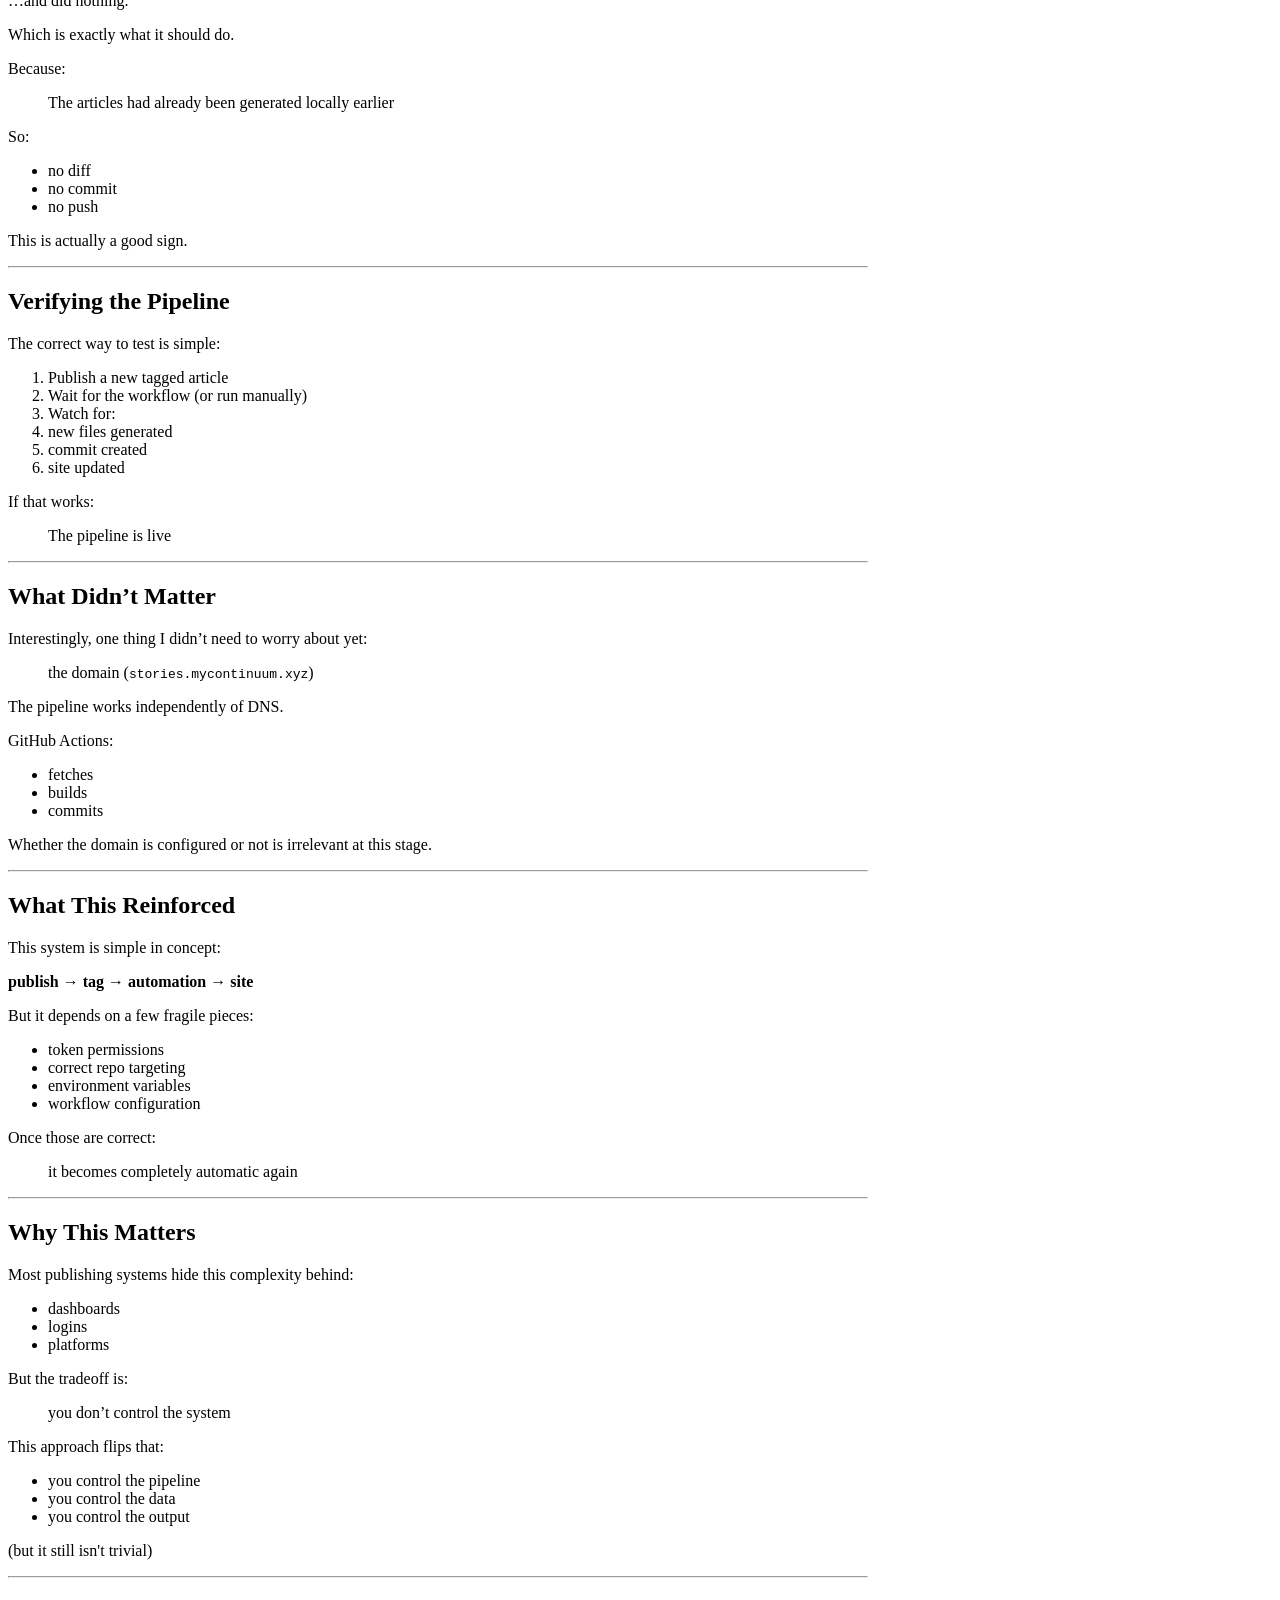
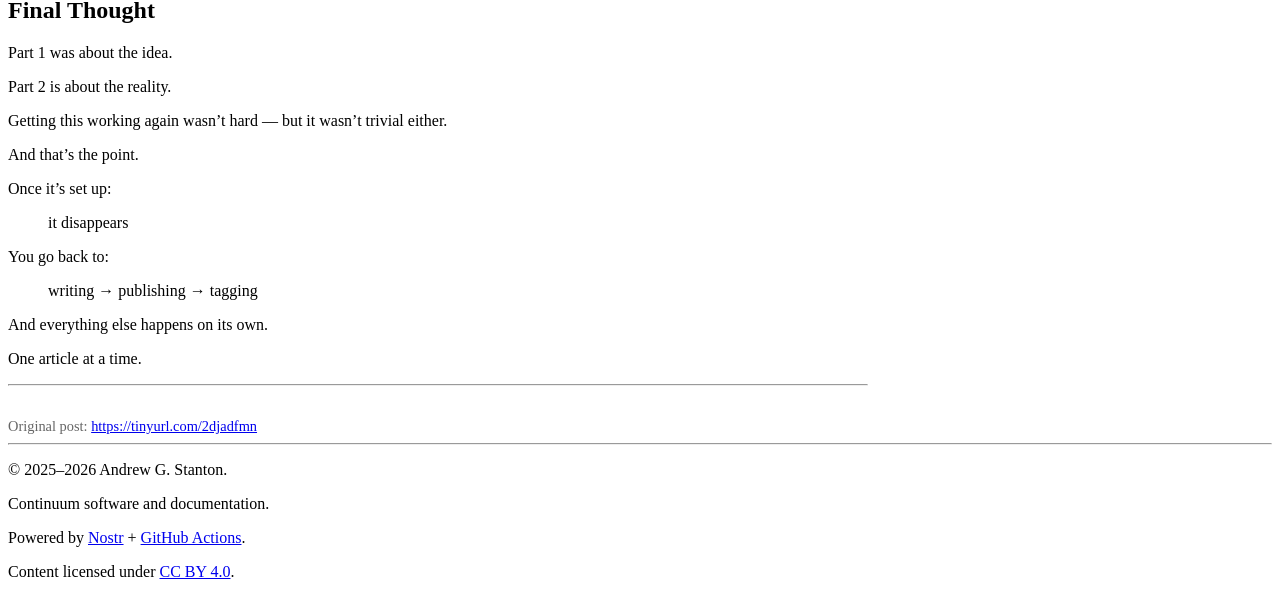
==== commit 122685b0: "added new link -- open_source.html" ====
--- a/docs/articles/from-blog-stantonweb-to-continuum-stories-getting-the-pipeline-working-in-a-new-repo-part-2/index.html
+++ b/docs/articles/from-blog-stantonweb-to-continuum-stories-getting-the-pipeline-working-in-a-new-repo-part-2/index.html
@@ -81,6 +81,7 @@
     <a href="https://mycontinuum.xyz/use_cases.html">Who Continuum Is For</a>
     <a href="https://mycontinuum.xyz/faqs.html">FAQs</a>
     <a href="https://mycontinuum.xyz/books.html">Books</a>
+    <a href="https://mycontinuum.xyz/open_source.html">Open Source</a>            
     <a href="https://stories.mycontinuum.xyz/">Stories</a>
   </div>
 
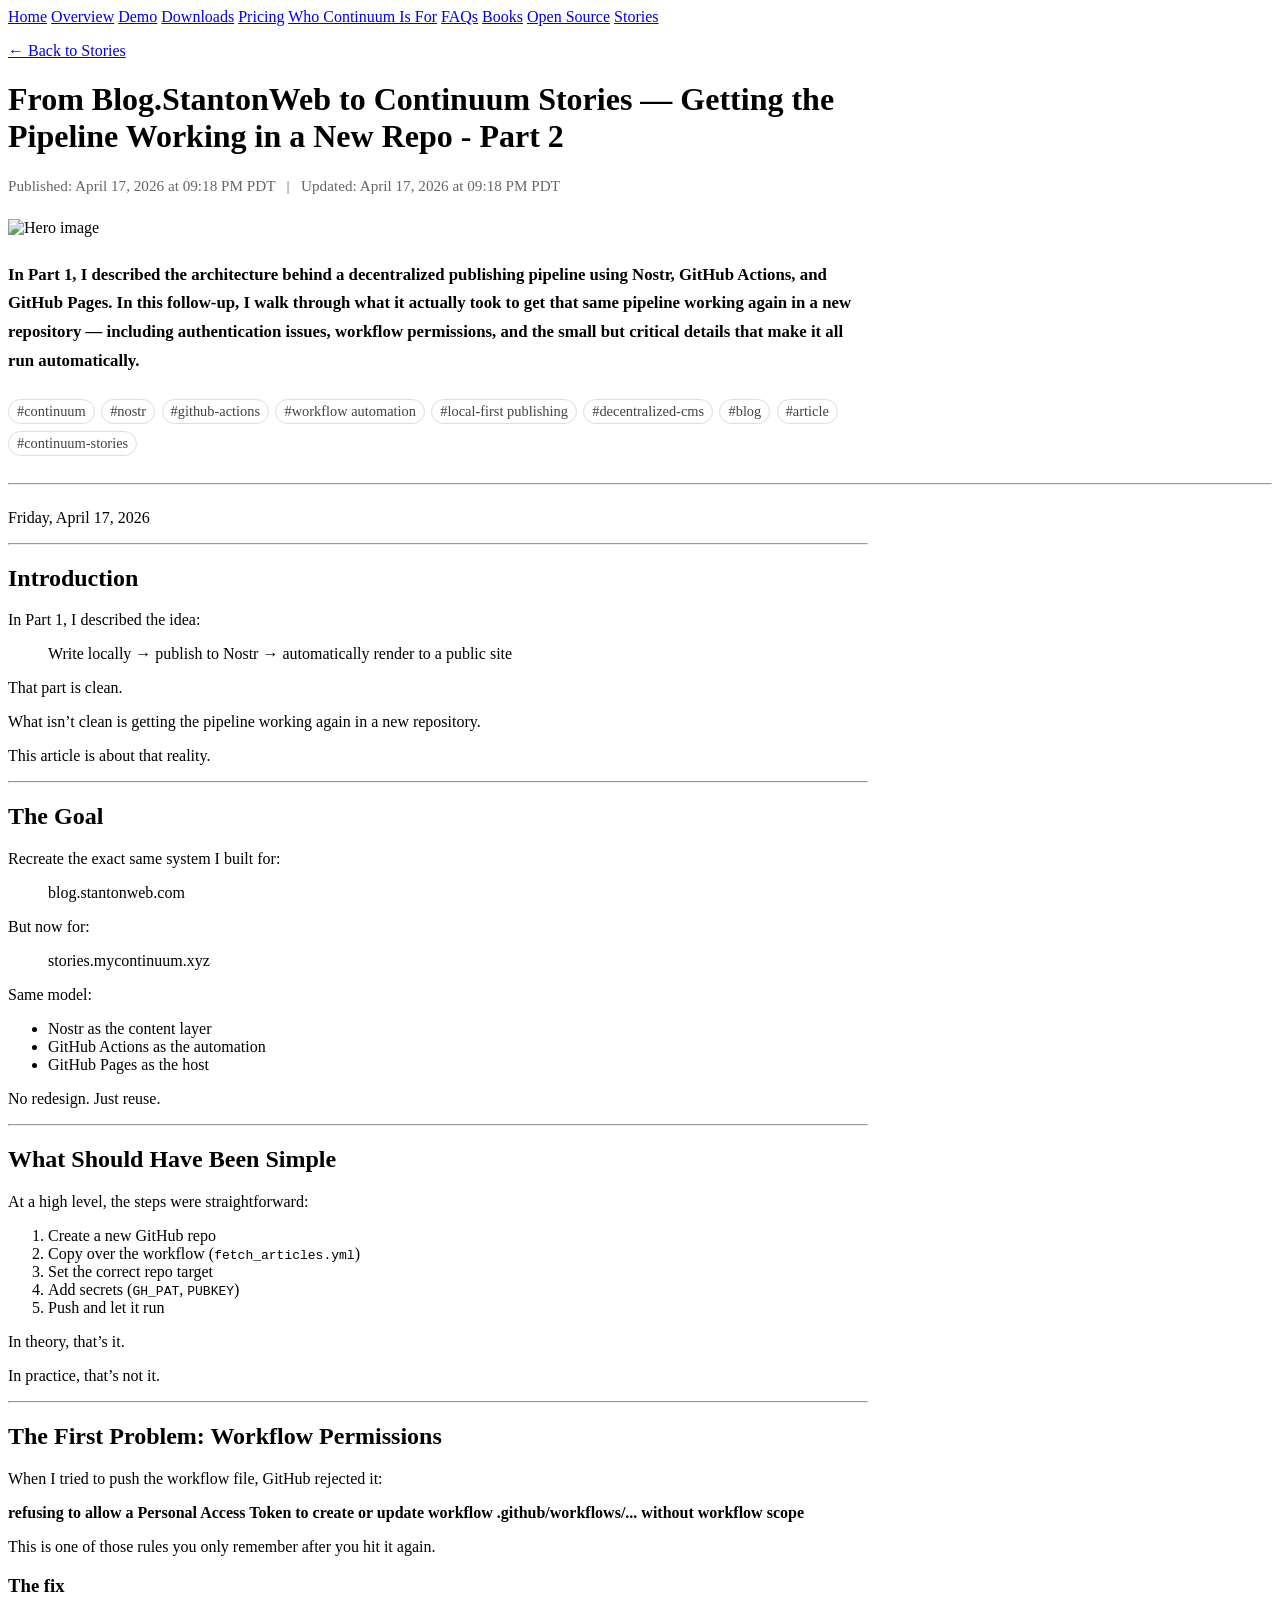
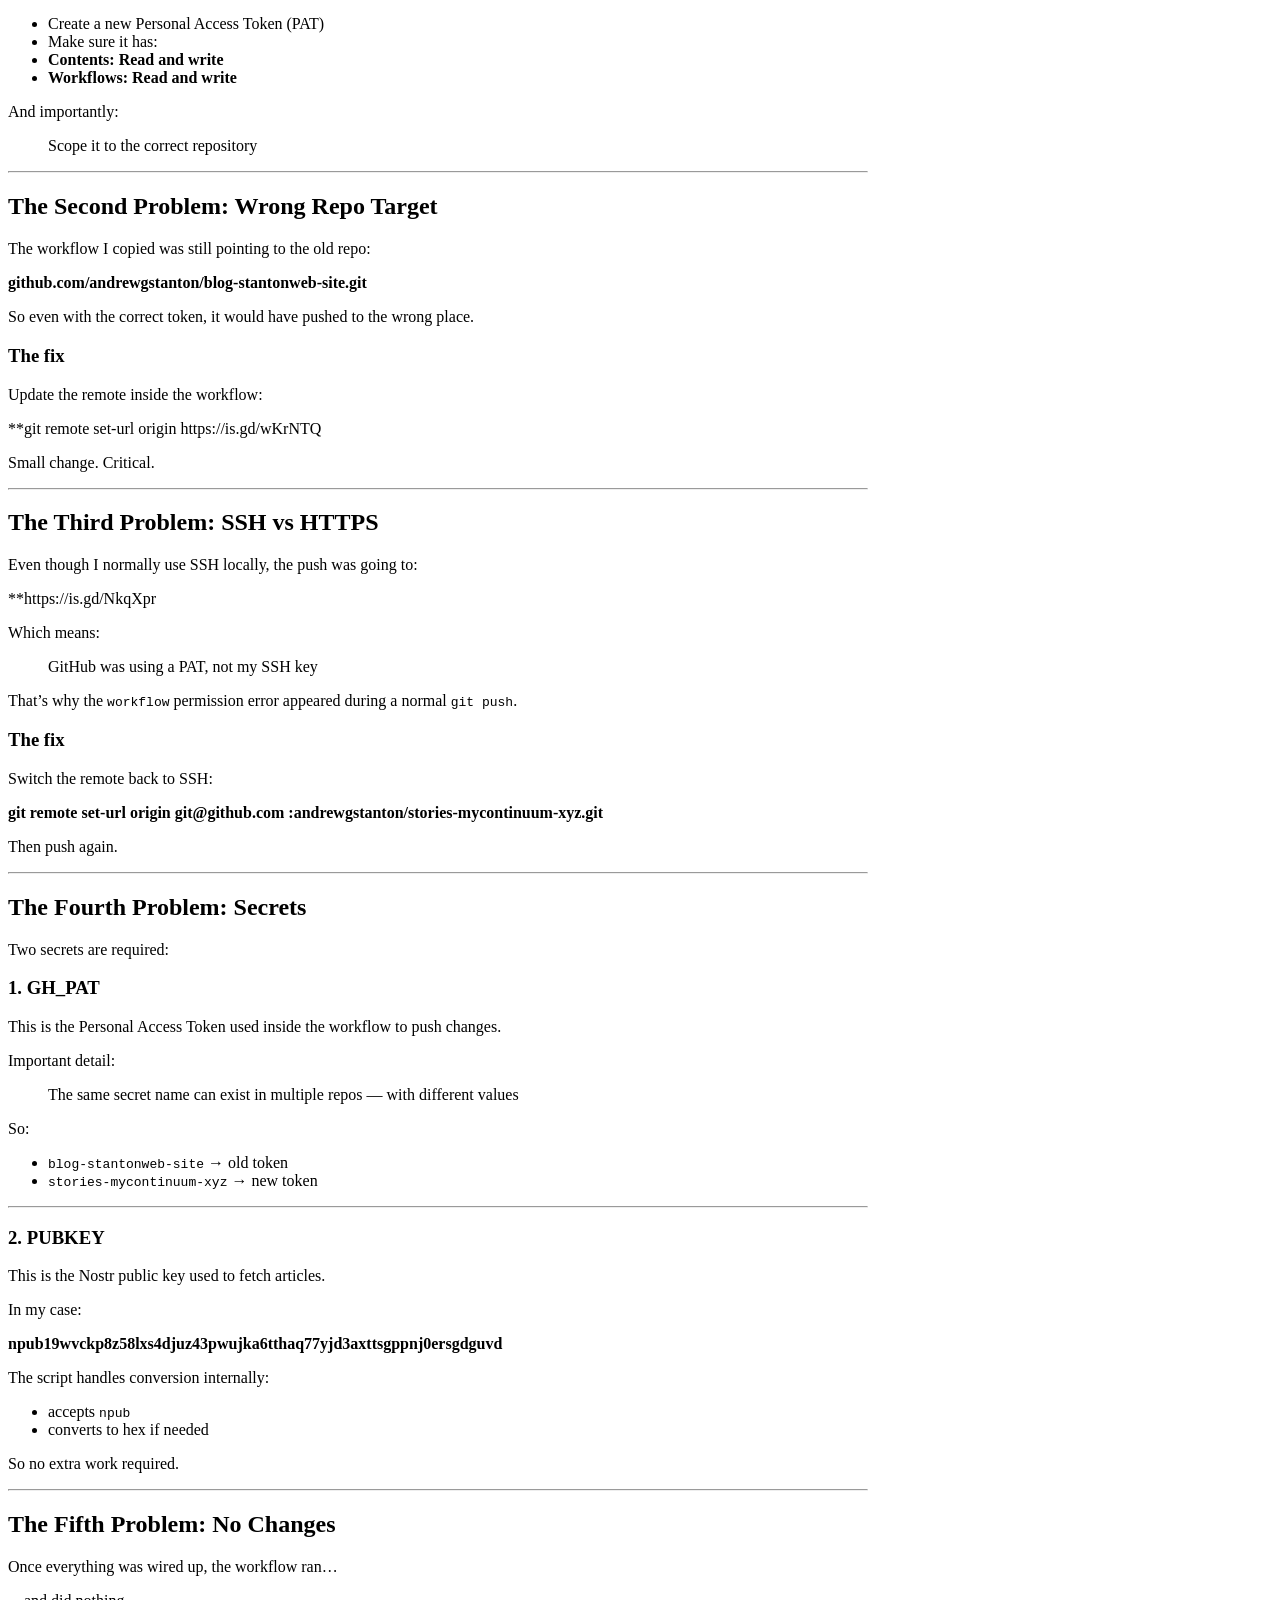
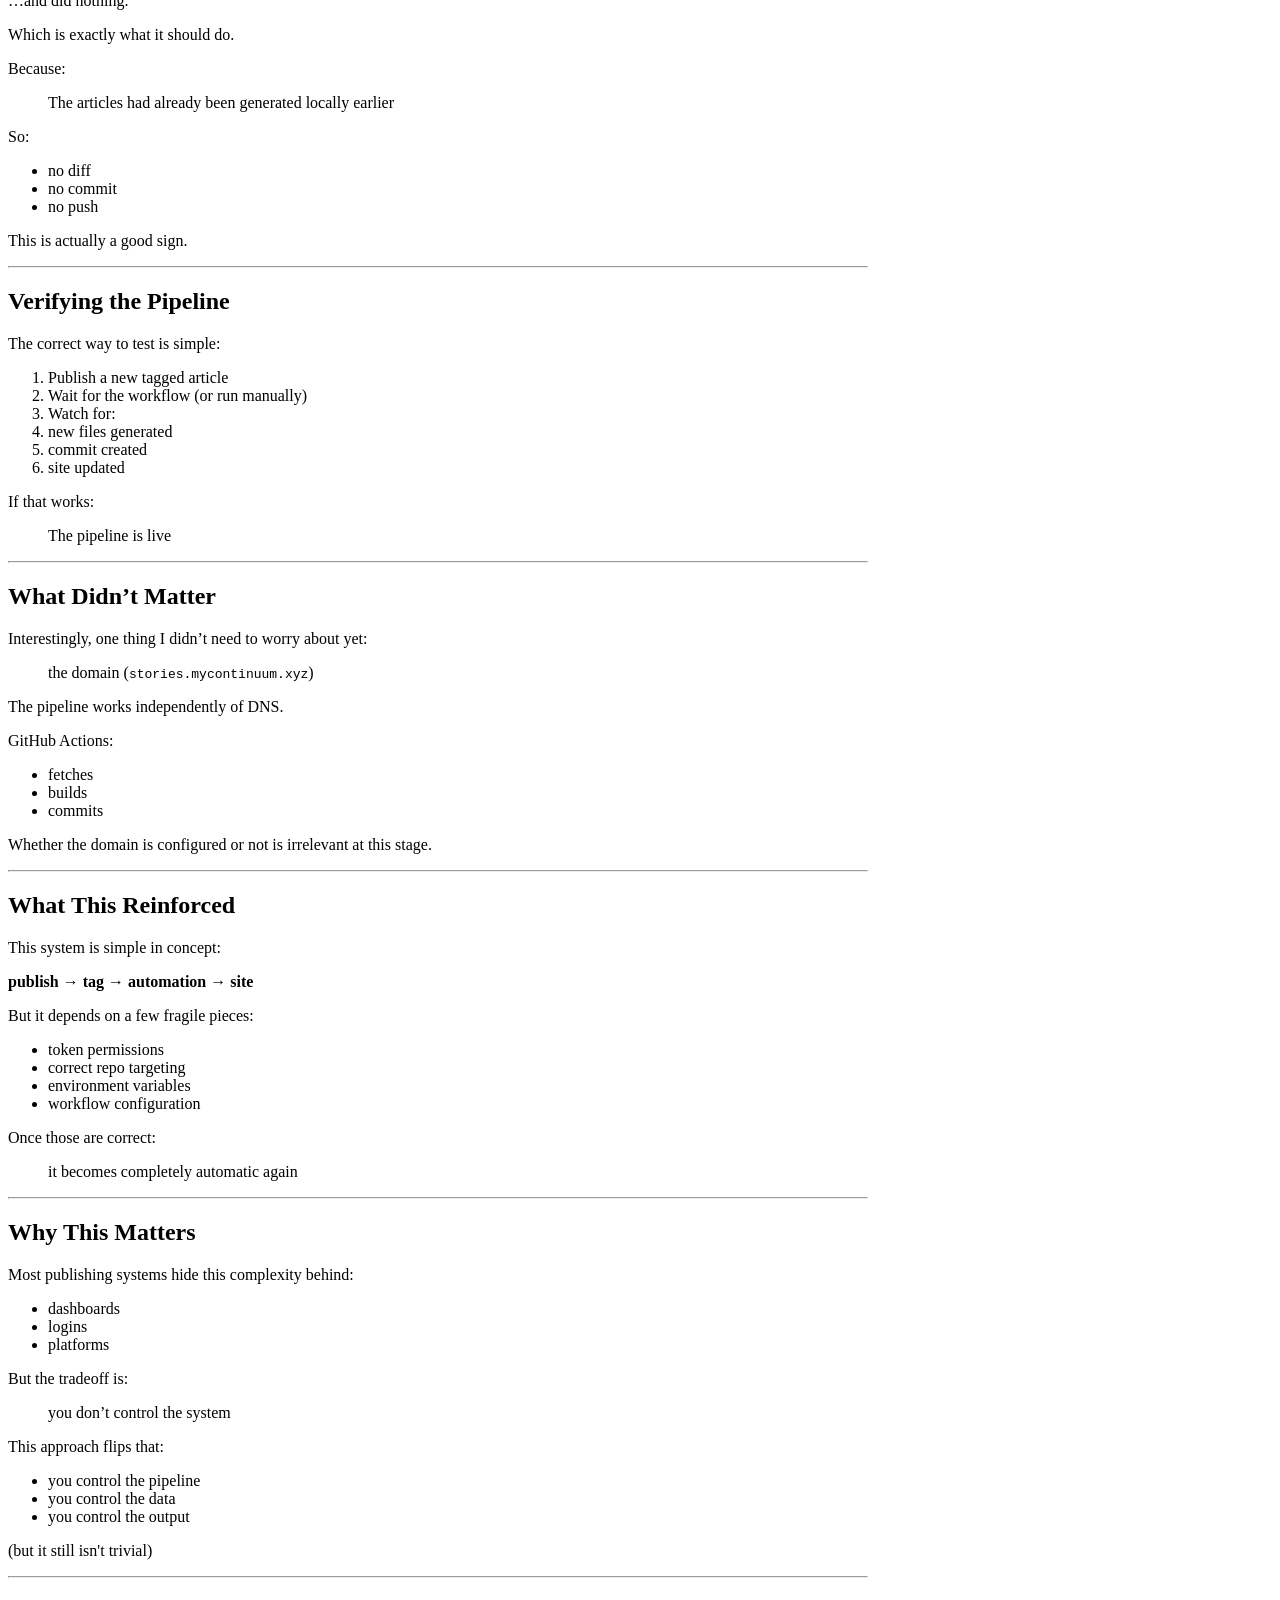
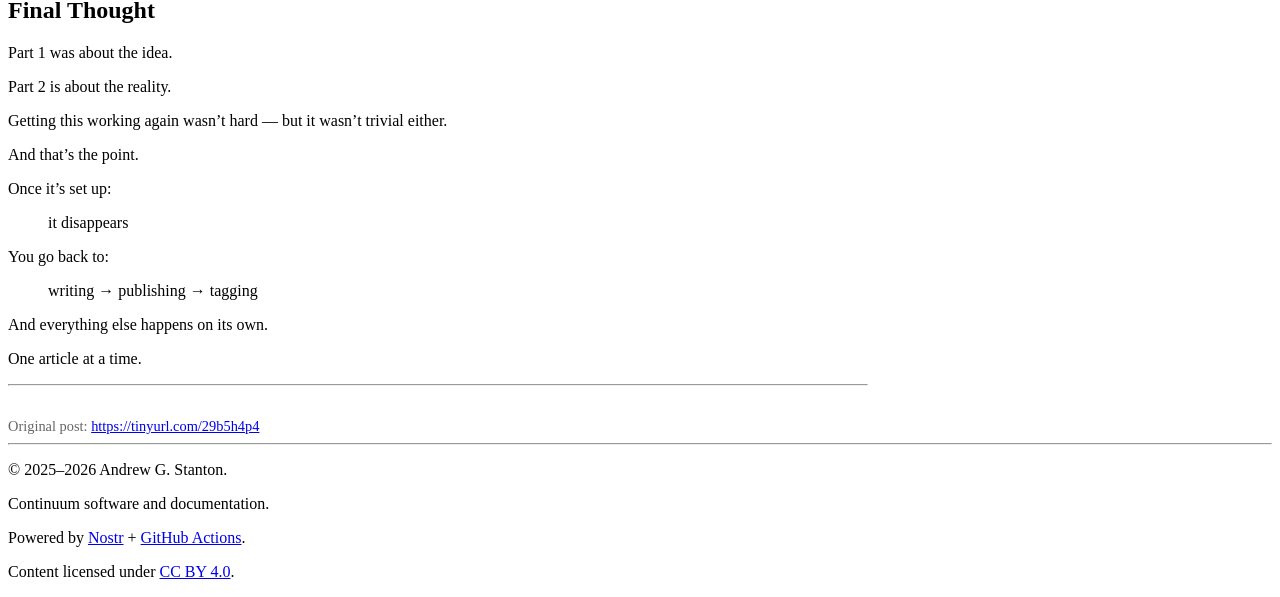
==== commit d6e326c7: "Auto-update articles" ====
--- a/docs/articles/from-blog-stantonweb-to-continuum-stories-getting-the-pipeline-working-in-a-new-repo-part-2/index.html
+++ b/docs/articles/from-blog-stantonweb-to-continuum-stories-getting-the-pipeline-working-in-a-new-repo-part-2/index.html
@@ -319,8 +319,8 @@
 
       <div class="original-link-block">
         Original post:
-        <a href="https://tinyurl.com/2djadfmn" target="_blank" rel="noopener noreferrer">
-          https://tinyurl.com/2djadfmn
+        <a href="https://tinyurl.com/29b5h4p4" target="_blank" rel="noopener noreferrer">
+          https://tinyurl.com/29b5h4p4
         </a>
       </div>
     </div>
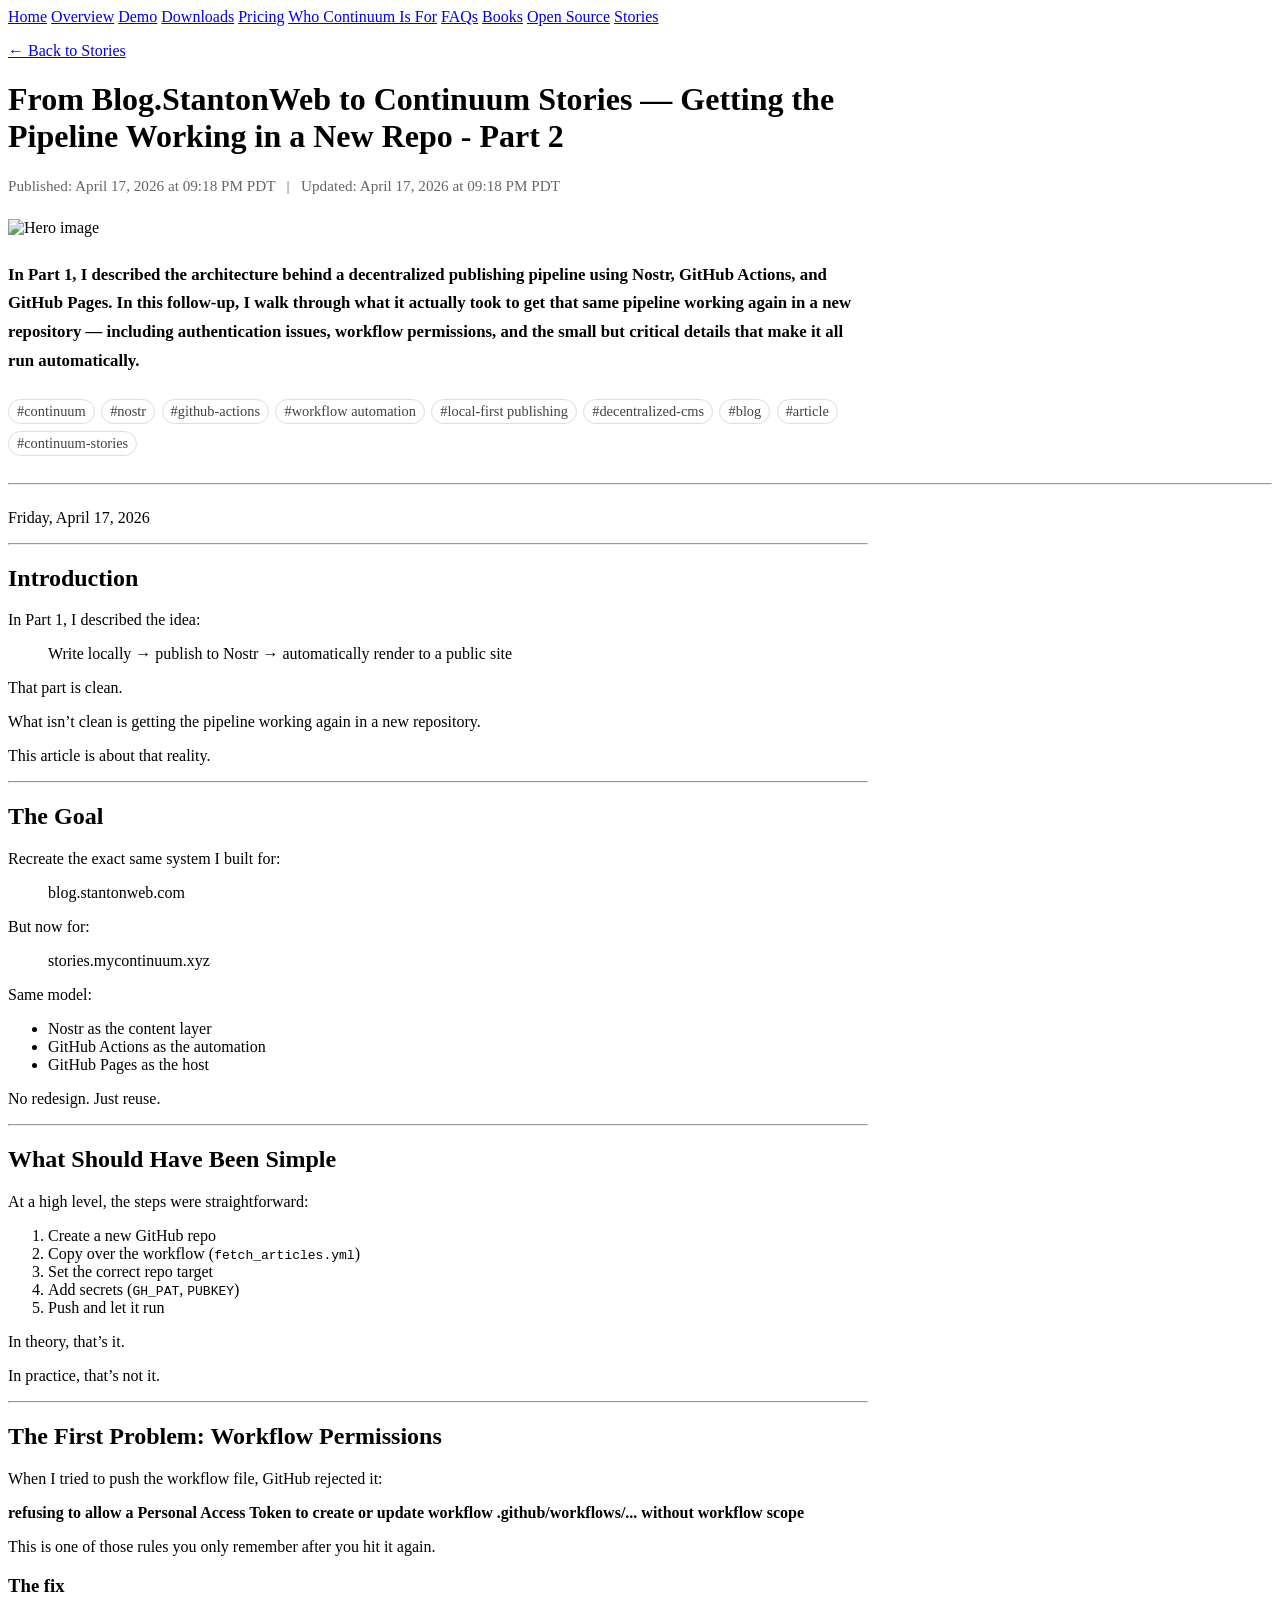
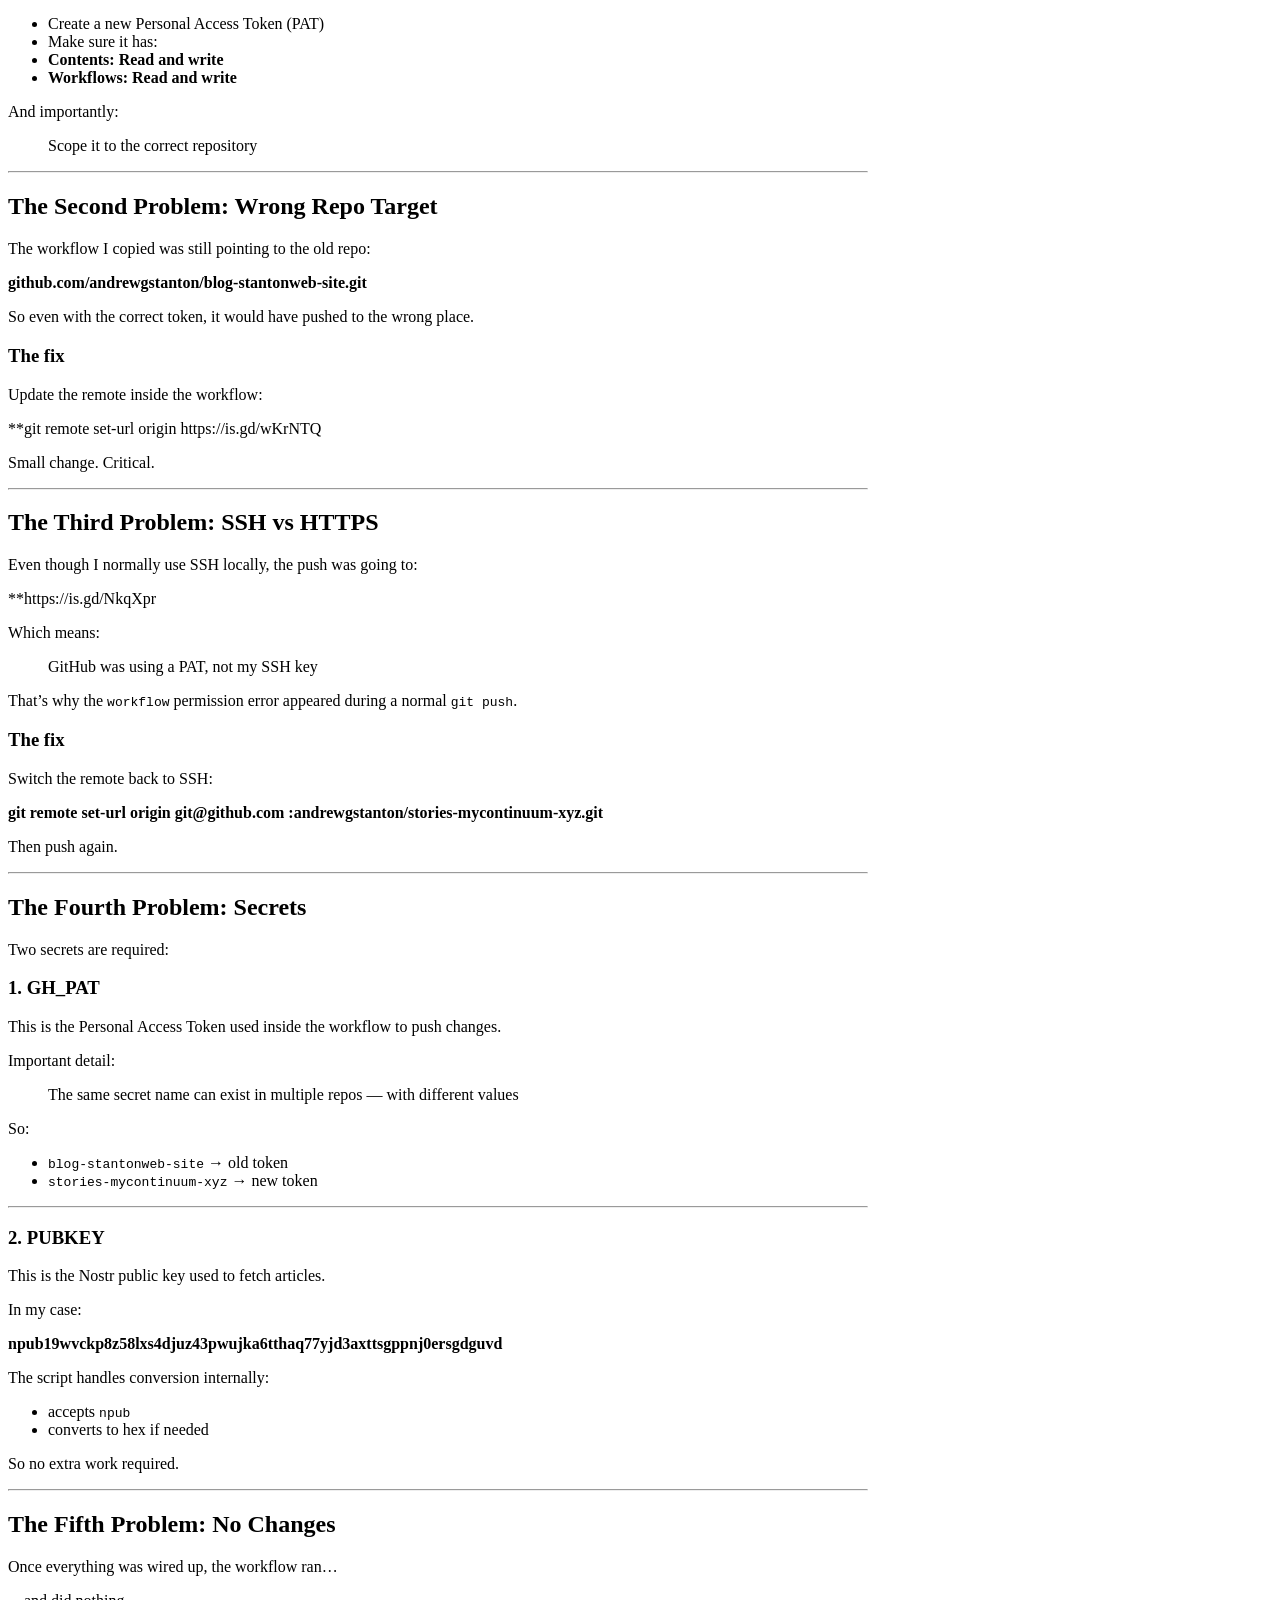
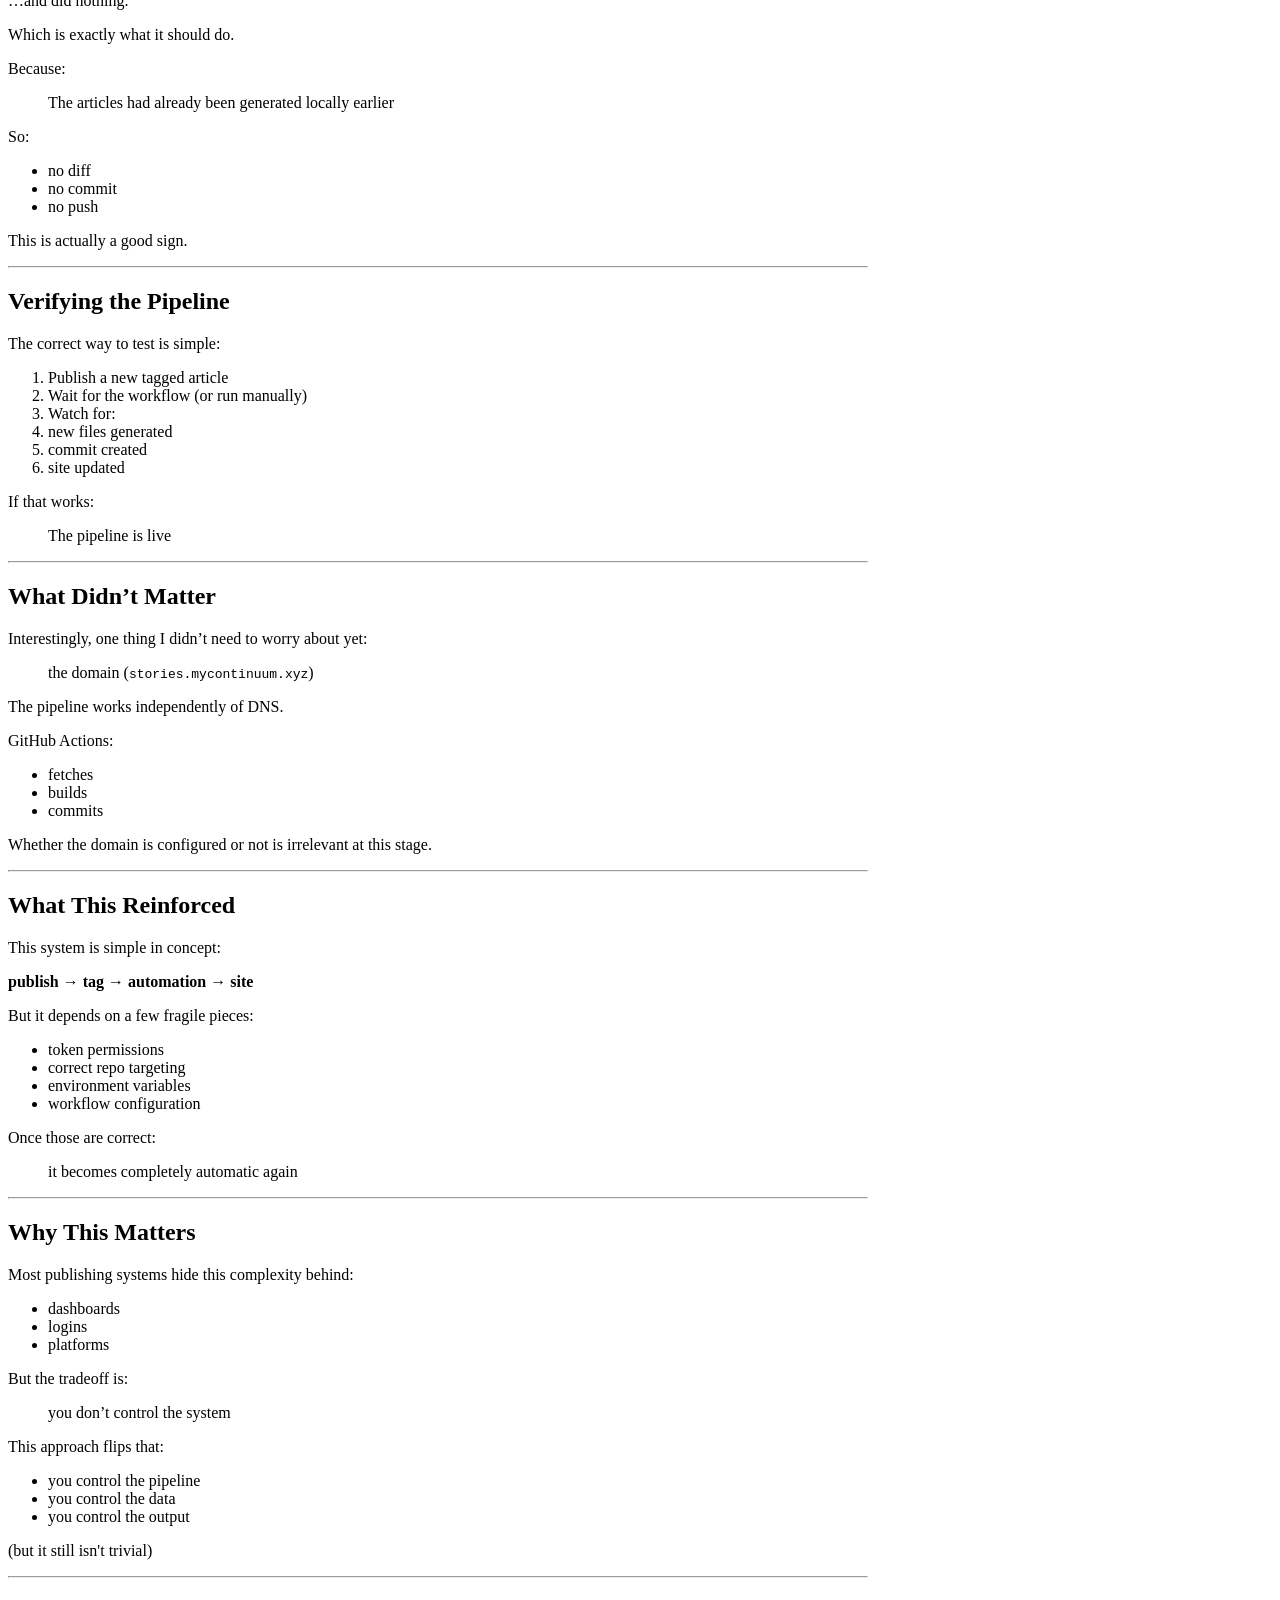
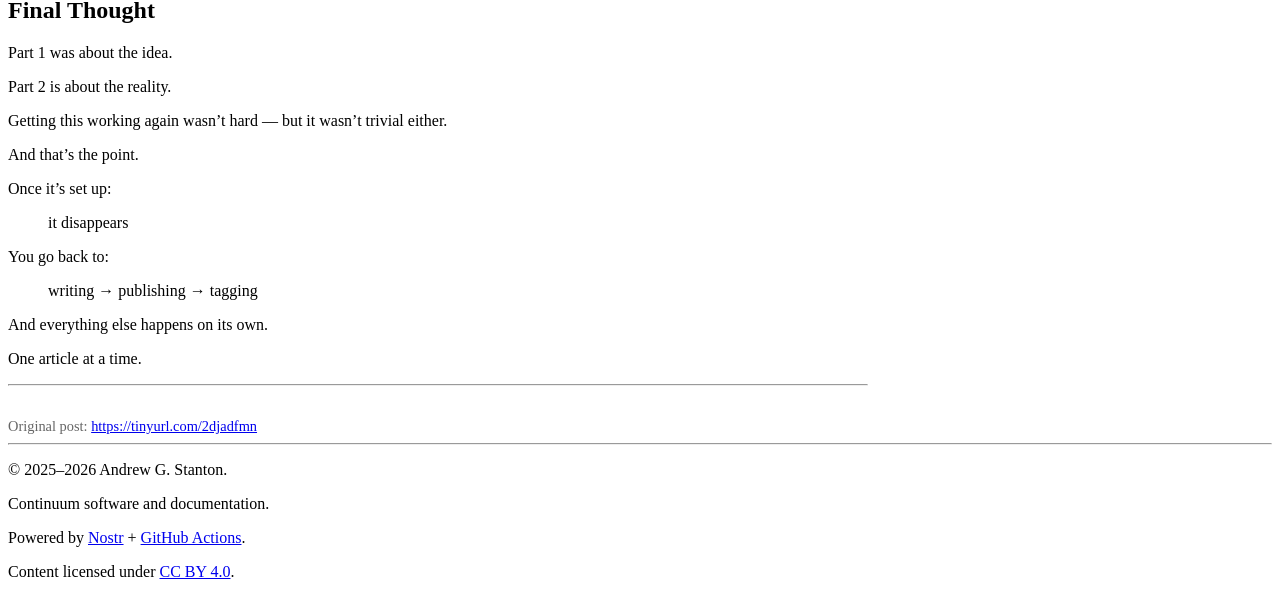
==== commit 1565c6cb: "Auto-update articles" ====
--- a/docs/articles/from-blog-stantonweb-to-continuum-stories-getting-the-pipeline-working-in-a-new-repo-part-2/index.html
+++ b/docs/articles/from-blog-stantonweb-to-continuum-stories-getting-the-pipeline-working-in-a-new-repo-part-2/index.html
@@ -319,8 +319,8 @@
 
       <div class="original-link-block">
         Original post:
-        <a href="https://tinyurl.com/29b5h4p4" target="_blank" rel="noopener noreferrer">
-          https://tinyurl.com/29b5h4p4
+        <a href="https://tinyurl.com/2djadfmn" target="_blank" rel="noopener noreferrer">
+          https://tinyurl.com/2djadfmn
         </a>
       </div>
     </div>
